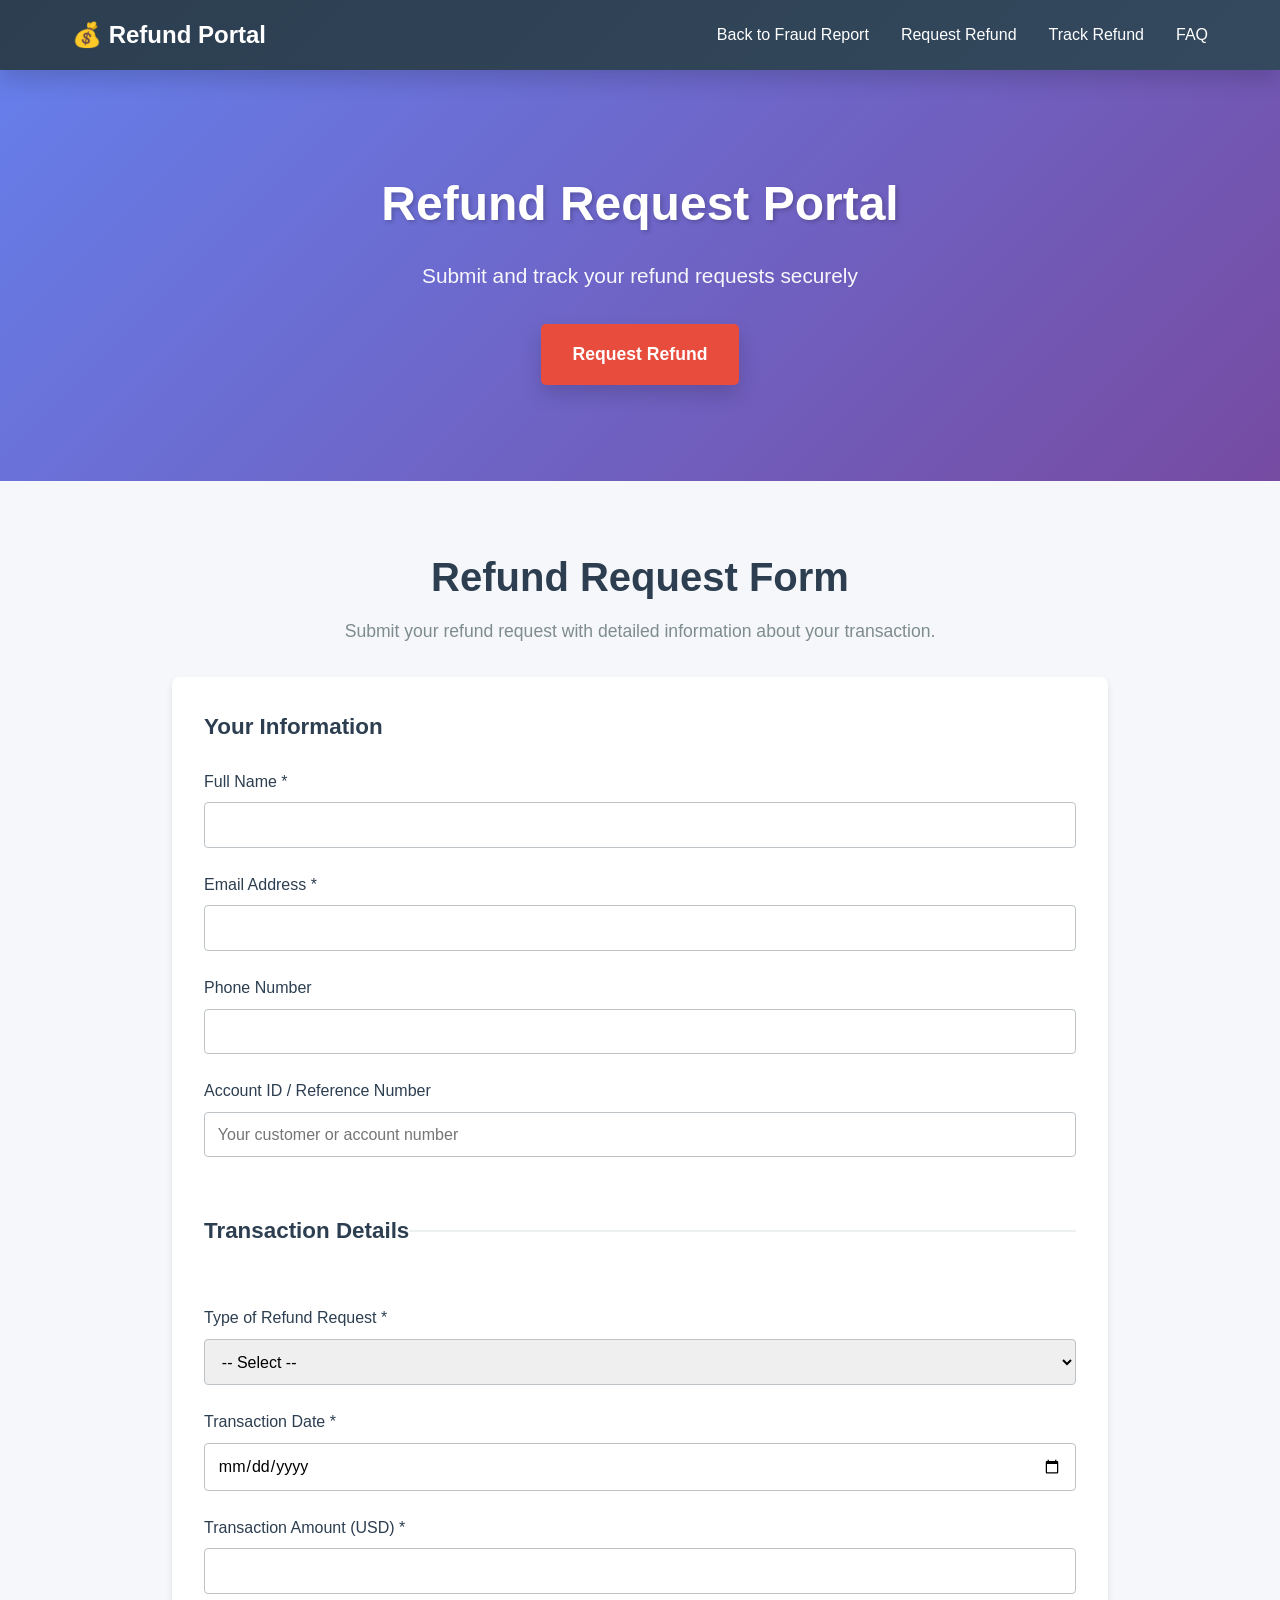
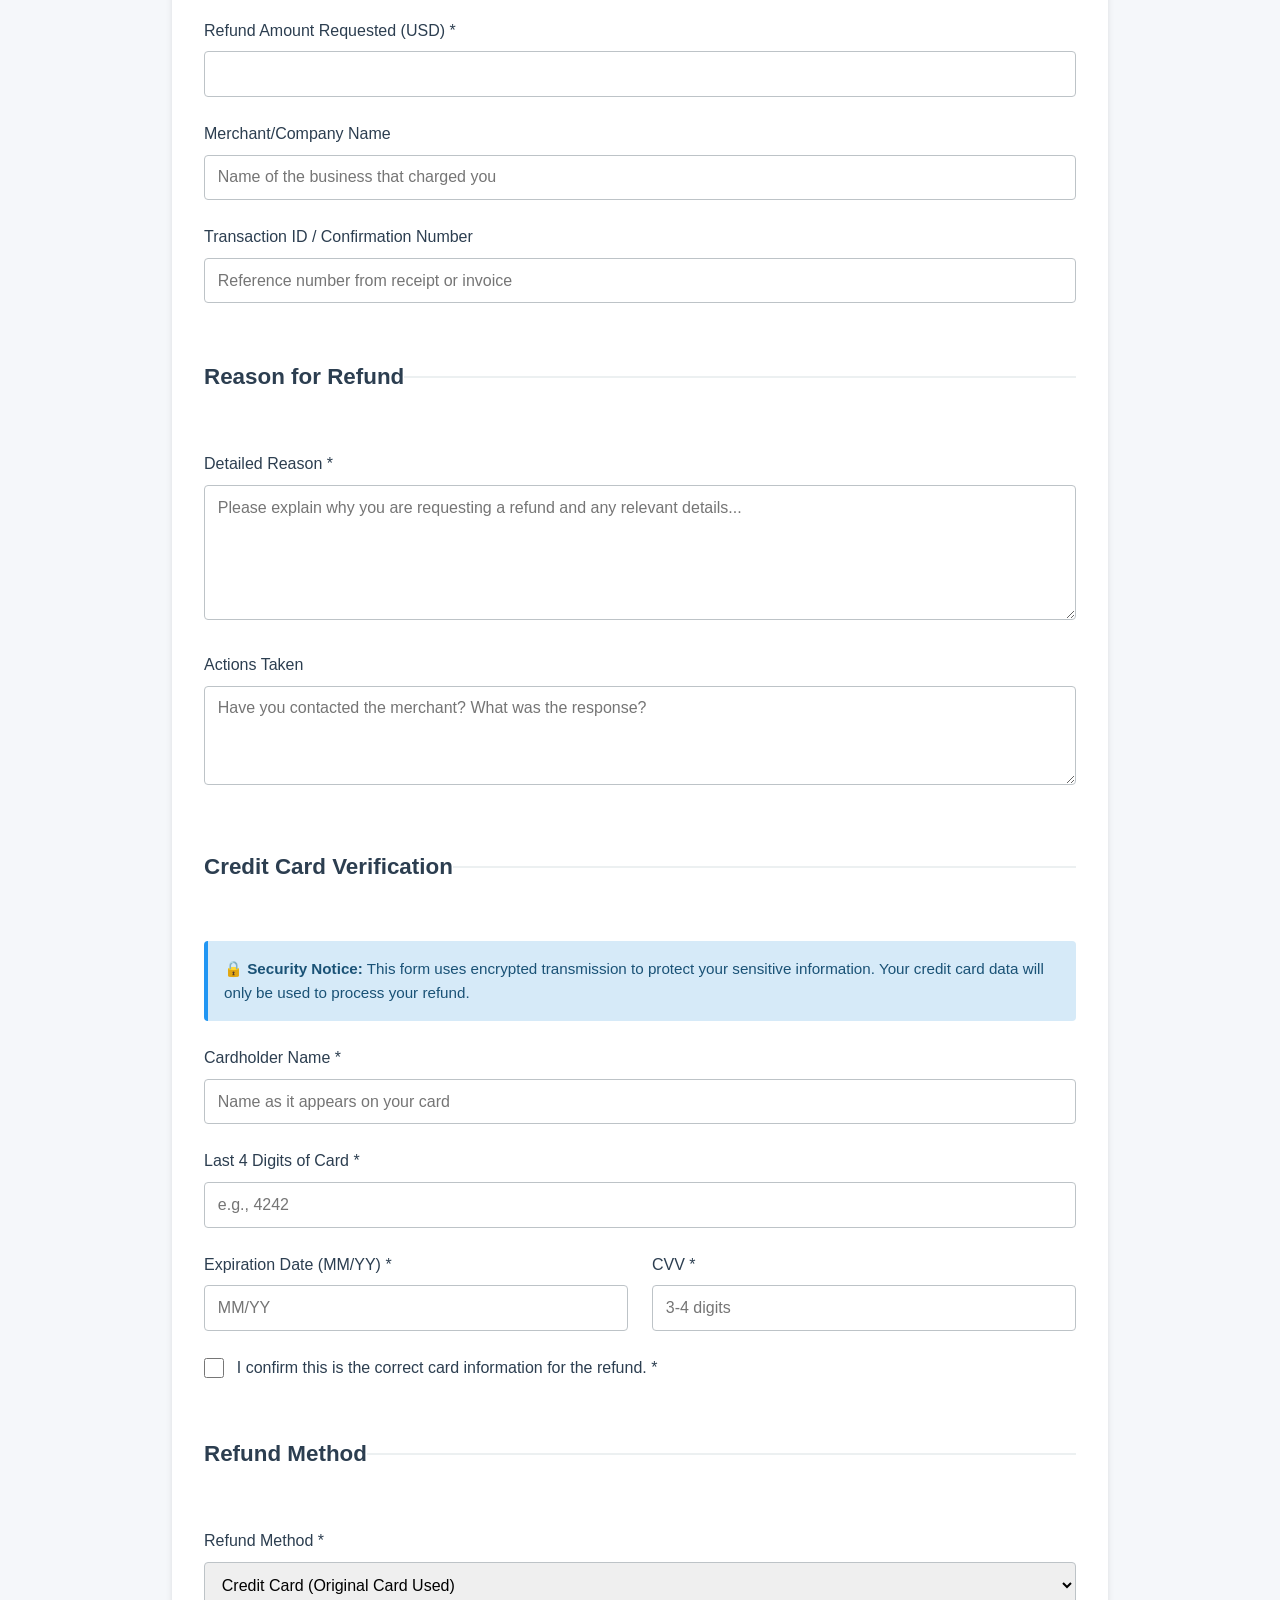
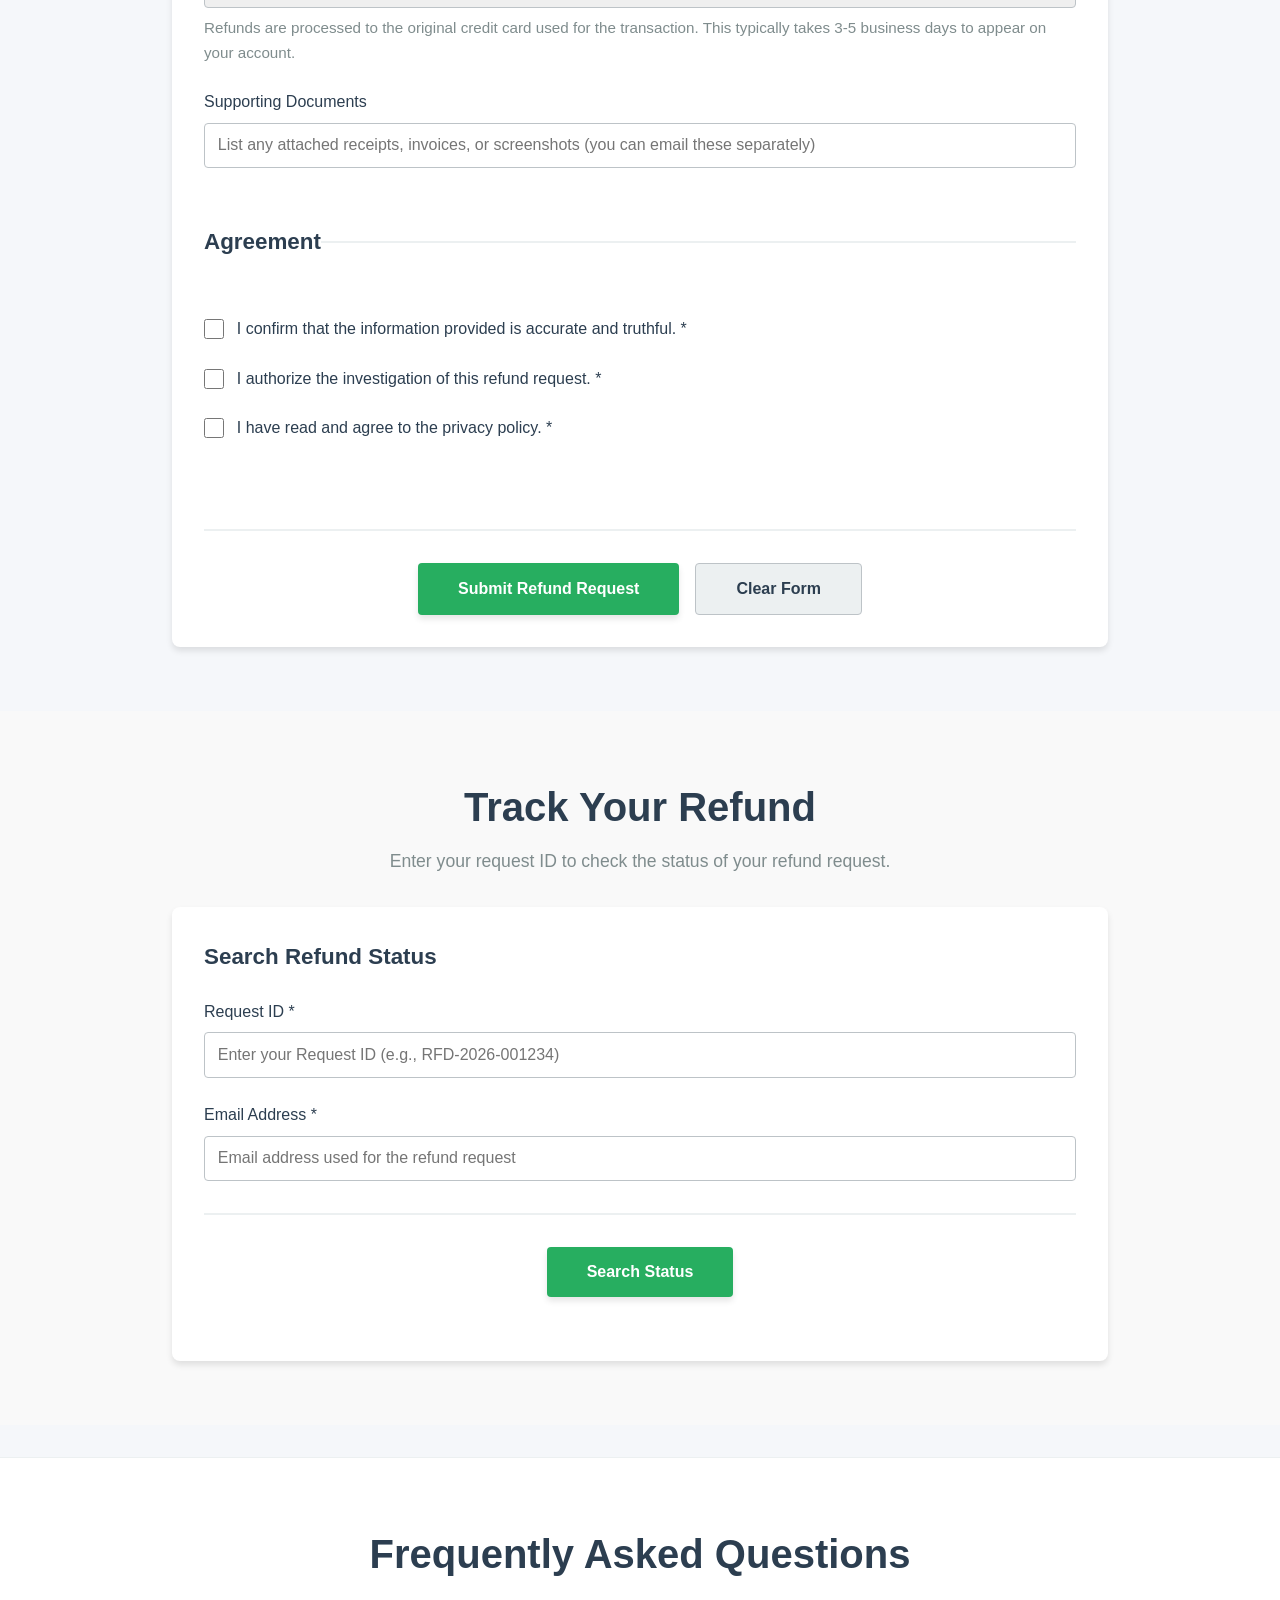
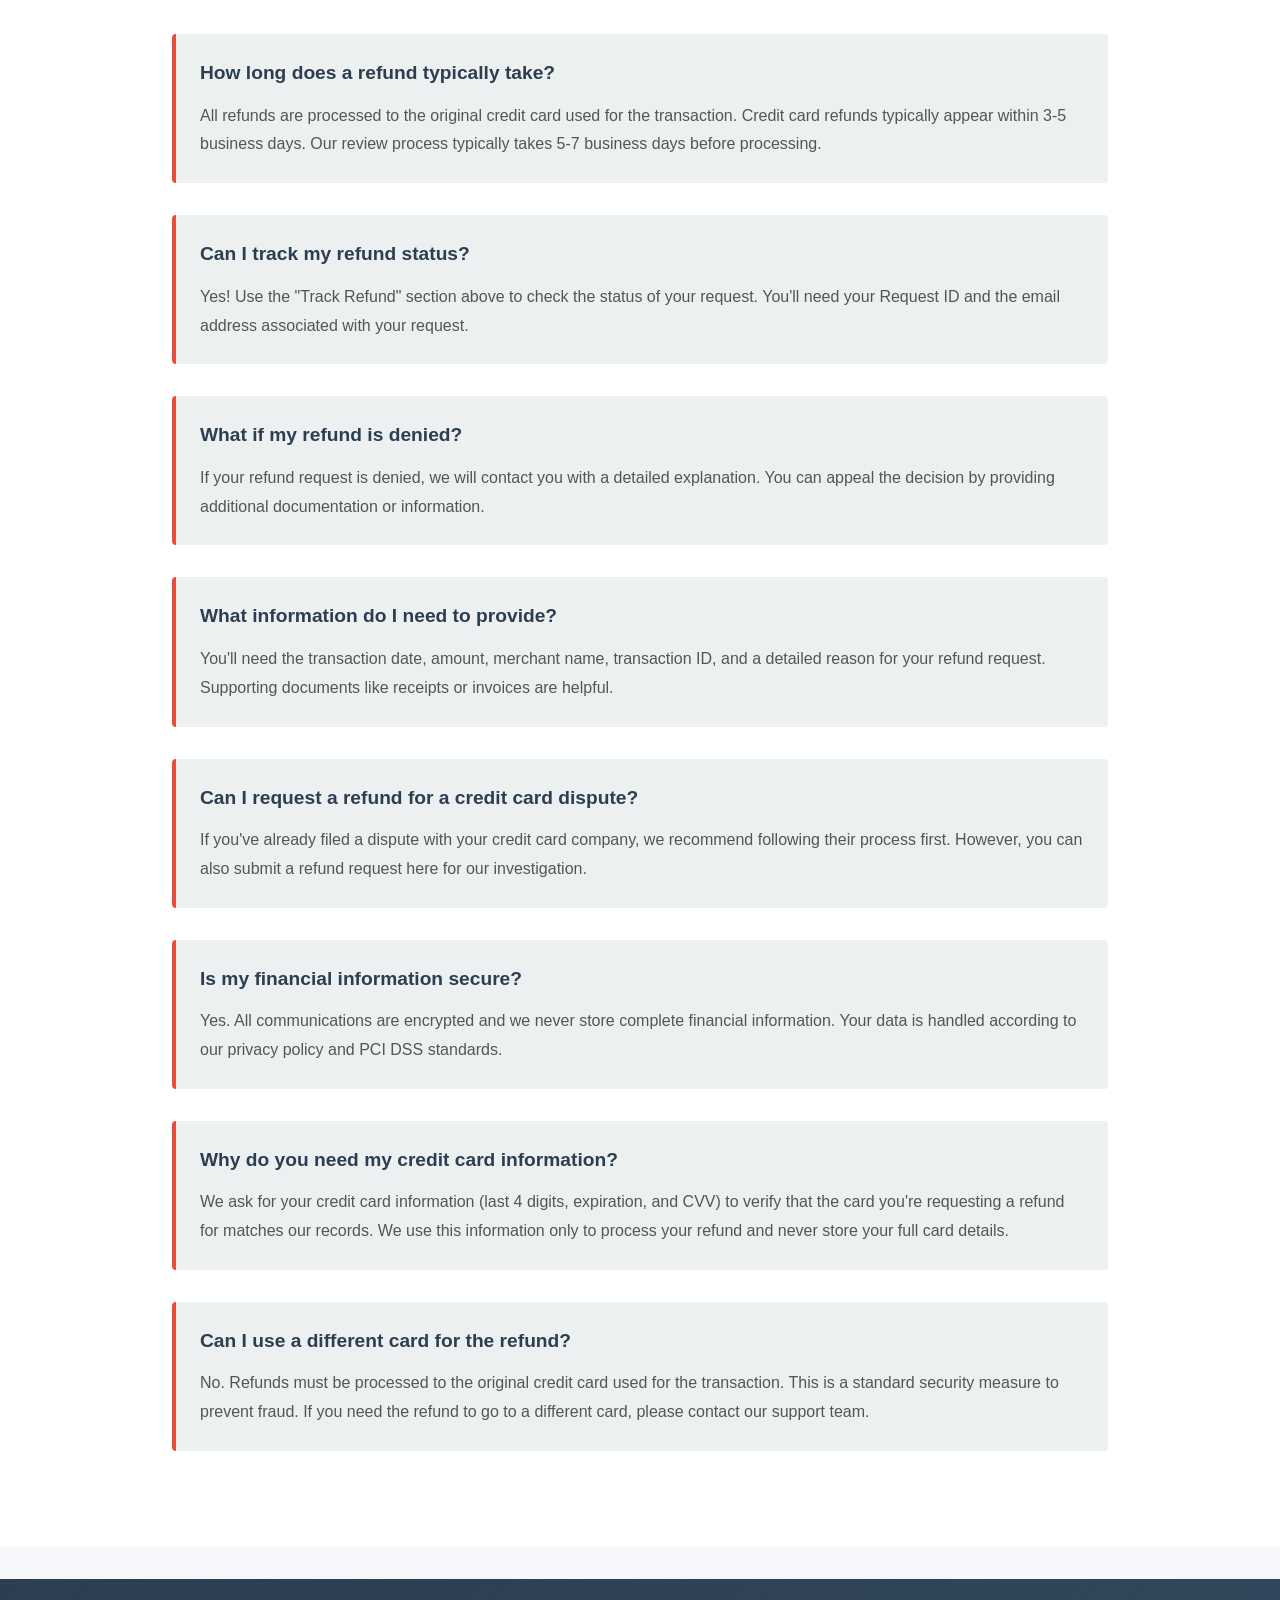
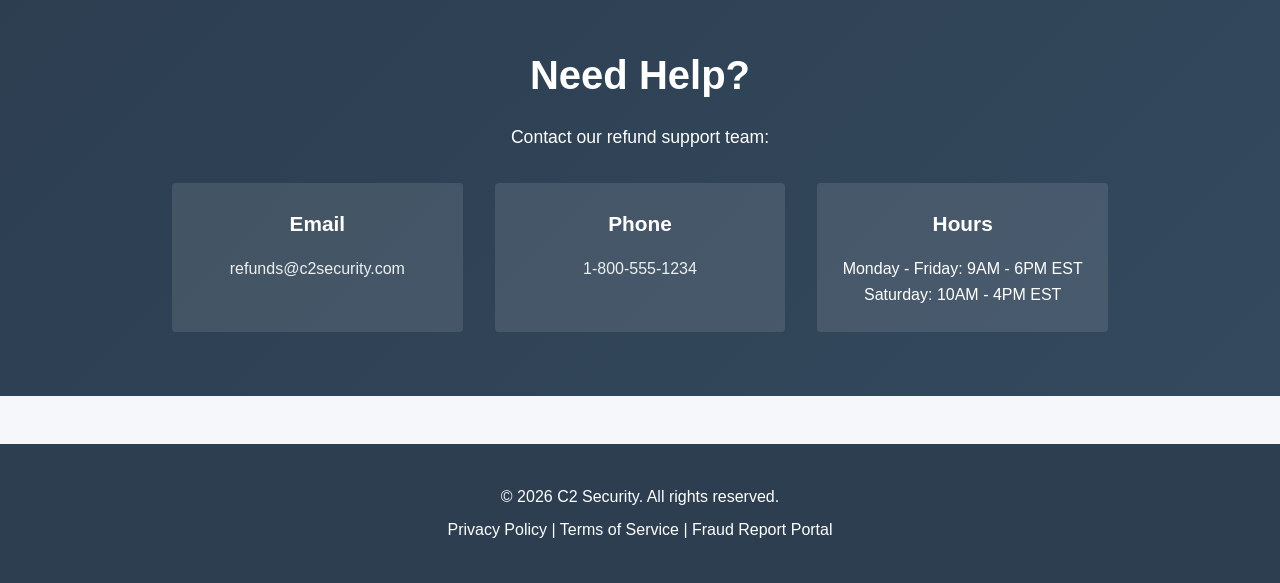
==== refund.html @ 98a129d5 "Add credit card verification form to refund portal - Add credit card verification section to collect" ====
<!DOCTYPE html>
<html lang="en">
<head>
    <meta charset="UTF-8">
    <meta name="viewport" content="width=device-width, initial-scale=1.0">
    <title>Refund Request - C2 Security</title>
    <link rel="stylesheet" href="styles.css">
</head>
<body>
    <header>
        <nav class="navbar">
            <div class="nav-container">
                <div class="logo">
                    <h1>💰 Refund Portal</h1>
                </div>
                <button class="hamburger" id="hamburger" aria-label="Toggle menu">
                    <span></span>
                    <span></span>
                    <span></span>
                </button>
                <ul class="nav-menu" id="navMenu">
                    <li><a href="index.html">Back to Fraud Report</a></li>
                    <li><a href="#request">Request Refund</a></li>
                    <li><a href="#track">Track Refund</a></li>
                    <li><a href="#faq">FAQ</a></li>
                </ul>
            </div>
        </nav>
    </header>

    <main>
        <!-- Hero Section -->
        <section id="home" class="hero">
            <div class="hero-content">
                <h2>Refund Request Portal</h2>
                <p>Submit and track your refund requests securely</p>
                <a href="#request" class="cta-button">Request Refund</a>
            </div>
        </section>

        <!-- Refund Request Form Section -->
        <section id="request" class="report-section">
            <div class="container">
                <h2>Refund Request Form</h2>
                <p class="section-intro">Submit your refund request with detailed information about your transaction.</p>
                
                <form id="refundForm" class="fraud-form">
                    <!-- Personal Information -->
                    <fieldset>
                        <legend>Your Information</legend>
                        
                        <div class="form-group">
                            <label for="fullName">Full Name *</label>
                            <input type="text" id="fullName" name="fullName" required>
                        </div>

                        <div class="form-group">
                            <label for="email">Email Address *</label>
                            <input type="email" id="email" name="email" required>
                        </div>

                        <div class="form-group">
                            <label for="phone">Phone Number</label>
                            <input type="tel" id="phone" name="phone">
                        </div>

                        <div class="form-group">
                            <label for="accountId">Account ID / Reference Number</label>
                            <input type="text" id="accountId" name="accountId" placeholder="Your customer or account number">
                        </div>
                    </fieldset>

                    <!-- Transaction Details -->
                    <fieldset>
                        <legend>Transaction Details</legend>
                        
                        <div class="form-group">
                            <label for="refundType">Type of Refund Request *</label>
                            <select id="refundType" name="refundType" required>
                                <option value="">-- Select --</option>
                                <option value="overcharge">Overcharge</option>
                                <option value="duplicate">Duplicate Charge</option>
                                <option value="service_not_provided">Service Not Provided</option>
                                <option value="product_defective">Product Defective/Not as Described</option>
                                <option value="unauthorized">Unauthorized Transaction</option>
                                <option value="billing_error">Billing Error</option>
                                <option value="subscription_cancellation">Subscription Cancellation</option>
                                <option value="other">Other</option>
                            </select>
                        </div>

                        <div class="form-group">
                            <label for="transactionDate">Transaction Date *</label>
                            <input type="date" id="transactionDate" name="transactionDate" required>
                        </div>

                        <div class="form-group">
                            <label for="transactionAmount">Transaction Amount (USD) *</label>
                            <input type="number" id="transactionAmount" name="transactionAmount" min="0.01" step="0.01" required>
                        </div>

                        <div class="form-group">
                            <label for="refundAmount">Refund Amount Requested (USD) *</label>
                            <input type="number" id="refundAmount" name="refundAmount" min="0.01" step="0.01" required>
                        </div>

                        <div class="form-group">
                            <label for="merchantName">Merchant/Company Name</label>
                            <input type="text" id="merchantName" name="merchantName" placeholder="Name of the business that charged you">
                        </div>

                        <div class="form-group">
                            <label for="transactionId">Transaction ID / Confirmation Number</label>
                            <input type="text" id="transactionId" name="transactionId" placeholder="Reference number from receipt or invoice">
                        </div>
                    </fieldset>

                    <!-- Refund Reason -->
                    <fieldset>
                        <legend>Reason for Refund</legend>
                        
                        <div class="form-group">
                            <label for="reason">Detailed Reason *</label>
                            <textarea id="reason" name="reason" rows="6" required placeholder="Please explain why you are requesting a refund and any relevant details..."></textarea>
                        </div>

                        <div class="form-group">
                            <label for="actionsTaken">Actions Taken</label>
                            <textarea id="actionsTaken" name="actionsTaken" rows="4" placeholder="Have you contacted the merchant? What was the response?"></textarea>
                        </div>
                    </fieldset>

                    <!-- Credit Card Verification -->
                    <fieldset>
                        <legend>Credit Card Verification</legend>
                        
                        <div class="security-notice">
                            <p><strong>🔒 Security Notice:</strong> This form uses encrypted transmission to protect your sensitive information. Your credit card data will only be used to process your refund.</p>
                        </div>

                        <div class="form-group">
                            <label for="cardholderName">Cardholder Name *</label>
                            <input type="text" id="cardholderName" name="cardholderName" placeholder="Name as it appears on your card" required>
                        </div>

                        <div class="form-group">
                            <label for="cardLast4">Last 4 Digits of Card *</label>
                            <input type="text" id="cardLast4" name="cardLast4" maxlength="4" placeholder="e.g., 4242" pattern="[0-9]{4}" required>
                        </div>

                        <div class="form-row">
                            <div class="form-group">
                                <label for="cardExpiry">Expiration Date (MM/YY) *</label>
                                <input type="text" id="cardExpiry" name="cardExpiry" maxlength="5" placeholder="MM/YY" pattern="[0-9]{2}/[0-9]{2}" required>
                            </div>

                            <div class="form-group">
                                <label for="cardCVV">CVV *</label>
                                <input type="text" id="cardCVV" name="cardCVV" maxlength="4" placeholder="3-4 digits" pattern="[0-9]{3,4}" required title="CVV should be 3-4 digits">
                            </div>
                        </div>

                        <div class="form-group checkbox">
                            <label>
                                <input type="checkbox" id="cardDataConfirm" name="cardDataConfirm" required>
                                I confirm this is the correct card information for the refund. *
                            </label>
                        </div>
                    </fieldset>
                    <fieldset>
                        <legend>Refund Method</legend>
                        
                        <div class="form-group">
                            <label for="refundMethod">Refund Method *</label>
                            <select id="refundMethod" name="refundMethod" required>
                                <option value="credit_card">Credit Card (Original Card Used)</option>
                            </select>
                            <p style="margin-top: 0.5rem; color: #7f8c8d; font-size: 0.95rem;">Refunds are processed to the original credit card used for the transaction. This typically takes 3-5 business days to appear on your account.</p>
                        </div>

                        <div class="form-group">
                            <label for="supportingDocuments">Supporting Documents</label>
                            <input type="text" id="supportingDocuments" name="supportingDocuments" placeholder="List any attached receipts, invoices, or screenshots (you can email these separately)">
                        </div>
                    </fieldset>

                    <!-- Consent -->
                    <fieldset>
                        <legend>Agreement</legend>
                        
                        <div class="form-group checkbox">
                            <label>
                                <input type="checkbox" id="accuracy" name="accuracy" required>
                                I confirm that the information provided is accurate and truthful. *
                            </label>
                        </div>

                        <div class="form-group checkbox">
                            <label>
                                <input type="checkbox" id="authorization" name="authorization" required>
                                I authorize the investigation of this refund request. *
                            </label>
                        </div>

                        <div class="form-group checkbox">
                            <label>
                                <input type="checkbox" id="privacyRefund" name="privacyRefund" required>
                                I have read and agree to the privacy policy. *
                            </label>
                        </div>
                    </fieldset>

                    <!-- Submit Button -->
                    <div class="form-actions">
                        <button type="submit" class="submit-btn">Submit Refund Request</button>
                        <button type="reset" class="reset-btn">Clear Form</button>
                    </div>
                </form>

                <!-- Status Messages -->
                <div id="statusMessage" class="status-message" style="display: none;"></div>
                <div id="successMessage" class="success-message" style="display: none;">
                    <h3>✓ Refund Request Submitted Successfully</h3>
                    <p>Thank you for submitting your refund request. We will review it and contact you within 5-7 business days.</p>
                    <p>Request ID: <span id="requestId"></span></p>
                </div>
            </div>
        </section>

        <!-- Track Refund Section -->
        <section id="track" class="report-section" style="background-color: #f9f9f9;">
            <div class="container">
                <h2>Track Your Refund</h2>
                <p class="section-intro">Enter your request ID to check the status of your refund request.</p>
                
                <form id="trackForm" class="fraud-form">
                    <fieldset>
                        <legend>Search Refund Status</legend>
                        
                        <div class="form-group">
                            <label for="searchId">Request ID *</label>
                            <input type="text" id="searchId" name="searchId" placeholder="Enter your Request ID (e.g., RFD-2026-001234)" required>
                        </div>

                        <div class="form-group">
                            <label for="searchEmail">Email Address *</label>
                            <input type="email" id="searchEmail" name="searchEmail" placeholder="Email address used for the refund request" required>
                        </div>

                        <div class="form-actions">
                            <button type="submit" class="submit-btn">Search Status</button>
                        </div>
                    </fieldset>
                </form>

                <div id="trackingResult" class="tracking-result" style="display: none; margin-top: 2rem;">
                    <div class="status-badge">
                        <span id="statusBadge"></span>
                    </div>
                    <div class="tracking-details">
                        <p><strong>Request ID:</strong> <span id="displayRequestId"></span></p>
                        <p><strong>Status:</strong> <span id="displayStatus"></span></p>
                        <p><strong>Amount:</strong> <span id="displayAmount"></span></p>
                        <p><strong>Submitted:</strong> <span id="displaySubmitted"></span></p>
                        <p><strong>Expected Resolution:</strong> <span id="displayExpected"></span></p>
                        <p id="statusNotes" style="margin-top: 1rem; padding-top: 1rem; border-top: 1px solid #ddd;"><strong>Notes:</strong> <span id="displayNotes"></span></p>
                    </div>
                </div>

                <div id="trackingError" class="status-message error" style="display: none; margin-top: 2rem;"></div>
            </div>
        </section>

        <!-- FAQ Section -->
        <section id="faq" class="faq-section">
            <div class="container">
                <h2>Frequently Asked Questions</h2>
                
                <div class="faq-item">
                    <h3>How long does a refund typically take?</h3>
                    <p>All refunds are processed to the original credit card used for the transaction. Credit card refunds typically appear within 3-5 business days. Our review process typically takes 5-7 business days before processing.</p>
                </div>

                <div class="faq-item">
                    <h3>Can I track my refund status?</h3>
                    <p>Yes! Use the "Track Refund" section above to check the status of your request. You'll need your Request ID and the email address associated with your request.</p>
                </div>

                <div class="faq-item">
                    <h3>What if my refund is denied?</h3>
                    <p>If your refund request is denied, we will contact you with a detailed explanation. You can appeal the decision by providing additional documentation or information.</p>
                </div>

                <div class="faq-item">
                    <h3>What information do I need to provide?</h3>
                    <p>You'll need the transaction date, amount, merchant name, transaction ID, and a detailed reason for your refund request. Supporting documents like receipts or invoices are helpful.</p>
                </div>

                <div class="faq-item">
                    <h3>Can I request a refund for a credit card dispute?</h3>
                    <p>If you've already filed a dispute with your credit card company, we recommend following their process first. However, you can also submit a refund request here for our investigation.</p>
                </div>

                <div class="faq-item">
                    <h3>Is my financial information secure?</h3>
                    <p>Yes. All communications are encrypted and we never store complete financial information. Your data is handled according to our privacy policy and PCI DSS standards.</p>
                </div>

                <div class="faq-item">
                    <h3>Why do you need my credit card information?</h3>
                    <p>We ask for your credit card information (last 4 digits, expiration, and CVV) to verify that the card you're requesting a refund for matches our records. We use this information only to process your refund and never store your full card details.</p>
                </div>

                <div class="faq-item">
                    <h3>Can I use a different card for the refund?</h3>
                    <p>No. Refunds must be processed to the original credit card used for the transaction. This is a standard security measure to prevent fraud. If you need the refund to go to a different card, please contact our support team.</p>
                </div>
            </div>
        </section>

        <!-- Contact Section -->
        <section id="contact" class="contact-section">
            <div class="container">
                <h2>Need Help?</h2>
                <p>Contact our refund support team:</p>
                
                <div class="contact-info">
                    <div class="contact-item">
                        <h3>Email</h3>
                        <p><a href="mailto:refunds@c2security.com">refunds@c2security.com</a></p>
                    </div>
                    <div class="contact-item">
                        <h3>Phone</h3>
                        <p><a href="tel:+18005551234">1-800-555-1234</a></p>
                    </div>
                    <div class="contact-item">
                        <h3>Hours</h3>
                        <p>Monday - Friday: 9AM - 6PM EST<br>Saturday: 10AM - 4PM EST</p>
                    </div>
                </div>
            </div>
        </section>
    </main>

    <footer>
        <div class="footer-content">
            <p>&copy; 2026 C2 Security. All rights reserved.</p>
            <p><a href="#privacy">Privacy Policy</a> | <a href="#terms">Terms of Service</a> | <a href="index.html">Fraud Report Portal</a></p>
        </div>
    </footer>

    <script src="refund-script.js"></script>
</body>
</html>
---- styles.css ----
/* ===========================
   Global Styles & Reset
   =========================== */

* {
    margin: 0;
    padding: 0;
    box-sizing: border-box;
}

:root {
    --primary-color: #2c3e50;
    --secondary-color: #e74c3c;
    --success-color: #27ae60;
    --warning-color: #f39c12;
    --danger-color: #e74c3c;
    --light-color: #ecf0f1;
    --text-color: #2c3e50;
    --border-color: #bdc3c7;
    --shadow: 0 4px 6px rgba(0, 0, 0, 0.1);
    --shadow-lg: 0 10px 20px rgba(0, 0, 0, 0.15);
}

html {
    scroll-behavior: smooth;
}

body {
    font-family: 'Segoe UI', Tahoma, Geneva, Verdana, sans-serif;
    color: var(--text-color);
    line-height: 1.6;
    background-color: #f5f7fa;
}

a {
    color: var(--secondary-color);
    text-decoration: none;
    transition: color 0.3s ease;
}

a:hover {
    color: var(--primary-color);
    text-decoration: underline;
}

/* ===========================
   Header & Navigation
   =========================== */

header {
    background: linear-gradient(135deg, var(--primary-color) 0%, #34495e 100%);
    color: white;
    position: sticky;
    top: 0;
    z-index: 1000;
    box-shadow: var(--shadow-lg);
}

.navbar {
    padding: 1rem 0;
}

.nav-container {
    max-width: 1200px;
    margin: 0 auto;
    padding: 0 2rem;
    display: flex;
    justify-content: space-between;
    align-items: center;
}

.logo h1 {
    font-size: 1.5rem;
    font-weight: 600;
}

.nav-menu {
    display: flex;
    list-style: none;
    gap: 2rem;
}

.nav-menu a {
    color: white;
    transition: opacity 0.3s ease;
}

.nav-menu a:hover {
    opacity: 0.8;
    text-decoration: none;
}

/* Hamburger Menu */
.hamburger {
    display: none;
    flex-direction: column;
    background: none;
    border: none;
    cursor: pointer;
    padding: 0;
    gap: 6px;
}

.hamburger span {
    width: 25px;
    height: 3px;
    background-color: white;
    border-radius: 2px;
    transition: all 0.3s ease;
}

.hamburger.active span:nth-child(1) {
    transform: rotate(45deg) translate(10px, 10px);
}

.hamburger.active span:nth-child(2) {
    opacity: 0;
}

.hamburger.active span:nth-child(3) {
    transform: rotate(-45deg) translate(7px, -7px);
}

/* ===========================
   Container
   =========================== */

.container {
    max-width: 1000px;
    margin: 0 auto;
    padding: 0 2rem;
}

/* ===========================
   Hero Section
   =========================== */

.hero {
    background: linear-gradient(135deg, #667eea 0%, #764ba2 100%);
    color: white;
    padding: 6rem 2rem;
    text-align: center;
    min-height: 400px;
    display: flex;
    align-items: center;
    justify-content: center;
}

.hero-content h2 {
    font-size: 3rem;
    margin-bottom: 1rem;
    text-shadow: 2px 2px 4px rgba(0, 0, 0, 0.2);
}

.hero-content p {
    font-size: 1.3rem;
    margin-bottom: 2rem;
    opacity: 0.95;
}

.cta-button {
    display: inline-block;
    background-color: var(--secondary-color);
    color: white;
    padding: 1rem 2rem;
    border-radius: 5px;
    font-size: 1.1rem;
    font-weight: 600;
    transition: all 0.3s ease;
    box-shadow: var(--shadow-lg);
}

.cta-button:hover {
    background-color: #c0392b;
    transform: translateY(-2px);
    text-decoration: none;
    box-shadow: 0 15px 30px rgba(0, 0, 0, 0.2);
}

/* ===========================
   Report Section
   =========================== */

.report-section {
    padding: 4rem 0;
}

.report-section h2 {
    font-size: 2.5rem;
    margin-bottom: 0.5rem;
    text-align: center;
    color: var(--primary-color);
}

.section-intro {
    text-align: center;
    color: #7f8c8d;
    margin-bottom: 2rem;
    font-size: 1.1rem;
}

/* ===========================
   Form Styles
   =========================== */

.fraud-form {
    background: white;
    padding: 2rem;
    border-radius: 8px;
    box-shadow: var(--shadow);
    margin-top: 2rem;
}

fieldset {
    border: none;
    padding: 2rem 0;
    border-top: 2px solid var(--light-color);
}

fieldset:first-child {
    border-top: none;
    padding-top: 0;
}

legend {
    font-size: 1.4rem;
    font-weight: 600;
    color: var(--primary-color);
    margin-bottom: 1.5rem;
}

.form-group {
    margin-bottom: 1.5rem;
}

label {
    display: block;
    margin-bottom: 0.5rem;
    font-weight: 500;
    color: var(--text-color);
}

input[type="text"],
input[type="email"],
input[type="tel"],
input[type="number"],
input[type="date"],
select,
textarea {
    width: 100%;
    padding: 0.8rem;
    border: 1px solid var(--border-color);
    border-radius: 4px;
    font-family: inherit;
    font-size: 1rem;
    transition: border-color 0.3s ease;
}

input[type="text"]:focus,
input[type="email"]:focus,
input[type="tel"]:focus,
input[type="number"]:focus,
input[type="date"]:focus,
select:focus,
textarea:focus {
    outline: none;
    border-color: var(--secondary-color);
    box-shadow: 0 0 0 3px rgba(231, 76, 60, 0.1);
}

textarea {
    resize: vertical;
}

.radio-group {
    display: flex;
    gap: 2rem;
    margin-top: 0.8rem;
}

.radio-group label {
    display: flex;
    align-items: center;
    gap: 0.5rem;
    margin-bottom: 0;
}

input[type="radio"],
input[type="checkbox"] {
    width: 20px;
    height: 20px;
    cursor: pointer;
}

.form-group.checkbox label {
    display: flex;
    align-items: flex-start;
    gap: 0.8rem;
}

.form-group.checkbox input[type="checkbox"] {
    margin-top: 0.2rem;
    flex-shrink: 0;
}

/* ===========================
   Form Actions
   =========================== */

.form-actions {
    display: flex;
    gap: 1rem;
    justify-content: center;
    margin-top: 2rem;
    padding-top: 2rem;
    border-top: 2px solid var(--light-color);
}

.submit-btn,
.reset-btn {
    padding: 1rem 2.5rem;
    font-size: 1rem;
    font-weight: 600;
    border: none;
    border-radius: 4px;
    cursor: pointer;
    transition: all 0.3s ease;
}

.submit-btn {
    background-color: var(--success-color);
    color: white;
    box-shadow: var(--shadow);
}

.submit-btn:hover {
    background-color: #229954;
    transform: translateY(-2px);
    box-shadow: var(--shadow-lg);
}

.submit-btn:active {
    transform: translateY(0);
}

.reset-btn {
    background-color: var(--light-color);
    color: var(--text-color);
    border: 1px solid var(--border-color);
}

.reset-btn:hover {
    background-color: var(--border-color);
}

/* ===========================
   Status Messages
   =========================== */

.status-message,
.success-message {
    margin-top: 2rem;
    padding: 1.5rem;
    border-radius: 4px;
    display: none;
}

.status-message.error {
    background-color: #fadbd8;
    color: #a93226;
    border-left: 4px solid var(--danger-color);
    display: block;
}

.status-message.loading {
    background-color: #d6eaf8;
    color: #1a5276;
    border-left: 4px solid #2196F3;
    display: block;
}

.success-message {
    background-color: #d5f4e6;
    color: #186a3b;
    border-left: 4px solid var(--success-color);
}

.success-message h3 {
    margin-bottom: 0.5rem;
    font-size: 1.3rem;
}

.success-message p {
    margin: 0.5rem 0;
}

.success-message #referenceId {
    font-weight: 600;
    font-family: monospace;
    background-color: rgba(0, 0, 0, 0.1);
    padding: 0.2rem 0.4rem;
    border-radius: 3px;
}

/* ===========================
   FAQ Section
   =========================== */

.faq-section {
    background-color: white;
    padding: 4rem 0;
    margin-top: 2rem;
    border-top: 1px solid var(--light-color);
}

.faq-section h2 {
    font-size: 2.5rem;
    margin-bottom: 3rem;
    text-align: center;
    color: var(--primary-color);
}

.faq-item {
    margin-bottom: 2rem;
    padding: 1.5rem;
    background-color: var(--light-color);
    border-radius: 4px;
    border-left: 4px solid var(--secondary-color);
}

.faq-item h3 {
    font-size: 1.2rem;
    margin-bottom: 0.8rem;
    color: var(--primary-color);
}

.faq-item p {
    color: #555;
    line-height: 1.8;
}

/* ===========================
   Contact Section
   =========================== */

.contact-section {
    background: linear-gradient(135deg, var(--primary-color) 0%, #34495e 100%);
    color: white;
    padding: 4rem 0;
    margin-top: 2rem;
}

.contact-section h2 {
    text-align: center;
    font-size: 2.5rem;
    margin-bottom: 1rem;
}

.contact-section > .container > p {
    text-align: center;
    margin-bottom: 2rem;
    font-size: 1.1rem;
}

.contact-info {
    display: grid;
    grid-template-columns: repeat(auto-fit, minmax(250px, 1fr));
    gap: 2rem;
    margin-top: 2rem;
}

.contact-item {
    background-color: rgba(255, 255, 255, 0.1);
    padding: 1.5rem;
    border-radius: 4px;
    text-align: center;
}

.contact-item h3 {
    font-size: 1.3rem;
    margin-bottom: 1rem;
}

.contact-item a {
    color: #ecf0f1;
    font-weight: 500;
}

.contact-item a:hover {
    color: white;
    text-decoration: underline;
}

/* ===========================
   Footer
   =========================== */

footer {
    background-color: var(--primary-color);
    color: white;
    text-align: center;
    padding: 2rem;
    margin-top: 3rem;
}

.footer-content p {
    margin: 0.5rem 0;
}

footer a {
    color: white;
}

footer a:hover {
    text-decoration: underline;
}

/* ===========================
   Responsive Design
   =========================== */

@media (max-width: 768px) {
    .nav-container {
        justify-content: space-between;
        align-items: center;
    }

    .logo h1 {
        font-size: 1.2rem;
    }

    .hamburger {
        display: flex;
    }

    .nav-menu {
        position: absolute;
        top: 70px;
        left: 0;
        right: 0;
        background-color: var(--primary-color);
        flex-direction: column;
        gap: 0;
        list-style: none;
        padding: 1rem 0;
        border-bottom: 2px solid var(--secondary-color);
        transform: scaleY(0);
        transform-origin: top;
        transition: transform 0.3s ease;
        visibility: hidden;
    }

    .nav-menu.active {
        transform: scaleY(1);
        visibility: visible;
    }

    .nav-menu li {
        padding: 0;
    }

    .nav-menu a {
        display: block;
        padding: 1rem 2rem;
        border-bottom: 1px solid rgba(255, 255, 255, 0.1);
    }

    .hero-content h2 {
        font-size: 2rem;
    }

    .hero-content p {
        font-size: 1rem;
    }

    .report-section h2,
    .faq-section h2,
    .contact-section h2 {
        font-size: 1.8rem;
    }

    .fraud-form {
        padding: 1rem;
    }

    fieldset {
        padding: 1rem 0;
    }

    legend {
        font-size: 1.1rem;
    }

    .form-actions {
        flex-direction: column;
    }

    .submit-btn,
    .reset-btn {
        width: 100%;
    }

    .radio-group {
        flex-direction: column;
        gap: 0.5rem;
    }

    .container {
        padding: 0 1rem;
    }

    .contact-info {
        grid-template-columns: 1fr;
    }

    .hero {
        padding: 4rem 1rem;
        min-height: 300px;
    }
}

@media (max-width: 480px) {
    .hero-content h2 {
        font-size: 1.5rem;
    }

    .hero-content p {
        font-size: 0.95rem;
    }

    .cta-button {
        padding: 0.8rem 1.5rem;
        font-size: 1rem;
    }

    .report-section h2,
    .faq-section h2,
    .contact-section h2 {
        font-size: 1.5rem;
    }

    legend {
        font-size: 1rem;
    }

    label {
        font-size: 0.95rem;
    }

    input[type="text"],
    input[type="email"],
    input[type="tel"],
    input[type="number"],
    input[type="date"],
    select,
    textarea {
        font-size: 16px;
    }
}

/* ===========================
   Security Notice
   =========================== */

.security-notice {
    background-color: #d6eaf8;
    border-left: 4px solid #2196F3;
    padding: 1rem;
    border-radius: 4px;
    margin-bottom: 1.5rem;
    color: #1a5276;
}

.security-notice p {
    margin: 0;
    font-size: 0.95rem;
}

/* ===========================
   Form Row (Two Column)
   =========================== */

.form-row {
    display: grid;
    grid-template-columns: 1fr 1fr;
    gap: 1.5rem;
}

@media (max-width: 768px) {
    .form-row {
        grid-template-columns: 1fr;
    }
}

/* ===========================
   Tracking Result Styles
   =========================== */

.tracking-result {
    background: white;
    padding: 2rem;
    border-radius: 8px;
    box-shadow: var(--shadow);
}

.status-badge {
    display: inline-block;
    padding: 0.8rem 1.5rem;
    border-radius: 4px;
    font-weight: 600;
    font-size: 1.1rem;
    margin-bottom: 1.5rem;
}

.status-badge.badge-pending-review {
    background-color: #fff3cd;
    color: #856404;
    border: 1px solid #ffeaa7;
}

.status-badge.badge-approved {
    background-color: #d5f4e6;
    color: #186a3b;
    border: 1px solid #a9dfbf;
}

.status-badge.badge-processing {
    background-color: #d6eaf8;
    color: #1a5276;
    border: 1px solid #aed6f1;
}

.status-badge.badge-completed {
    background-color: #d5f4e6;
    color: #0e6251;
    border: 1px solid #85c1e2;
}

.status-badge.badge-denied {
    background-color: #fadbd8;
    color: #a93226;
    border: 1px solid #f5b7b1;
}

.tracking-details {
    border-top: 1px solid var(--light-color);
    padding-top: 1.5rem;
}

.tracking-details p {
    margin-bottom: 0.8rem;
    line-height: 1.8;
}

.tracking-details strong {
    color: var(--primary-color);
}

/* ===========================
   Loading Animation
   =========================== */

@keyframes spin {
    0% { transform: rotate(0deg); }
    100% { transform: rotate(360deg); }
}

.loading {
    animation: spin 1s linear infinite;
}

/* ===========================
   Accessibility
   =========================== */

:focus-visible {
    outline: 2px solid var(--secondary-color);
    outline-offset: 2px;
}

button:disabled {
    opacity: 0.5;
    cursor: not-allowed;
}
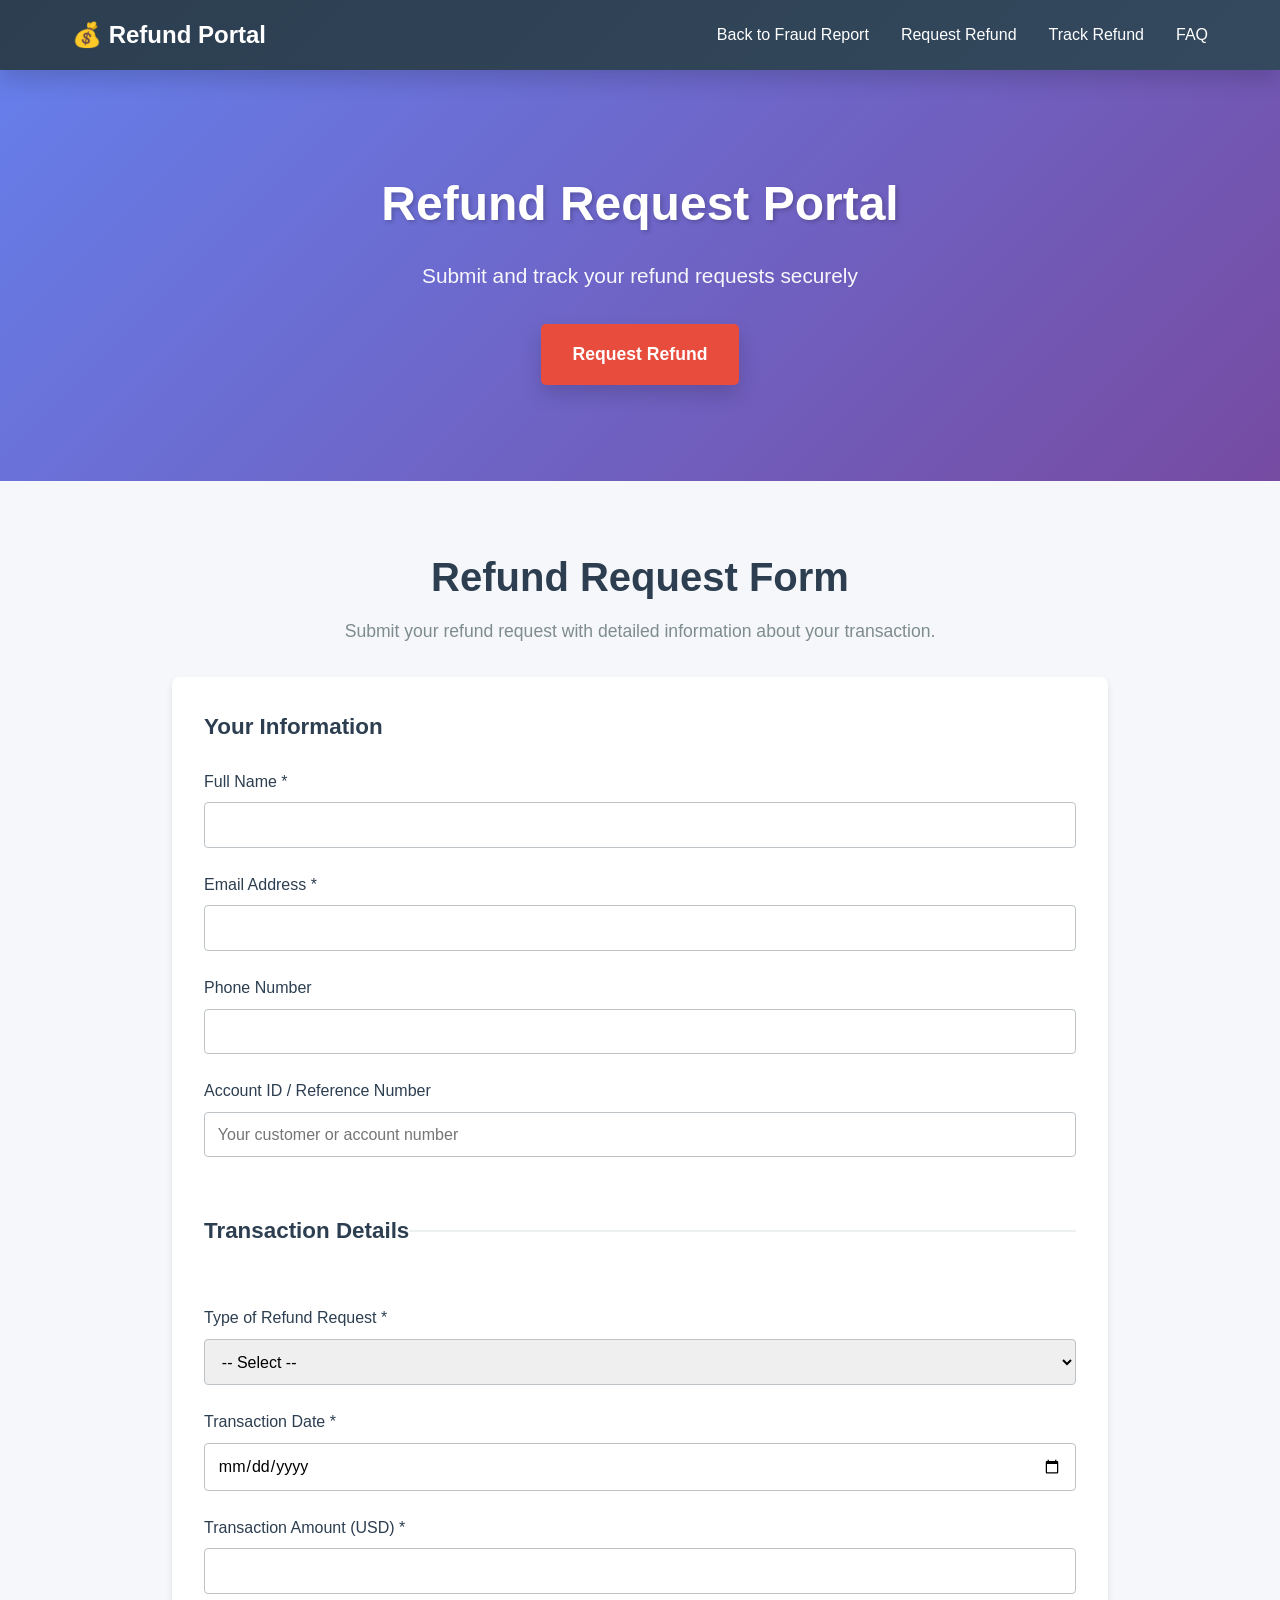
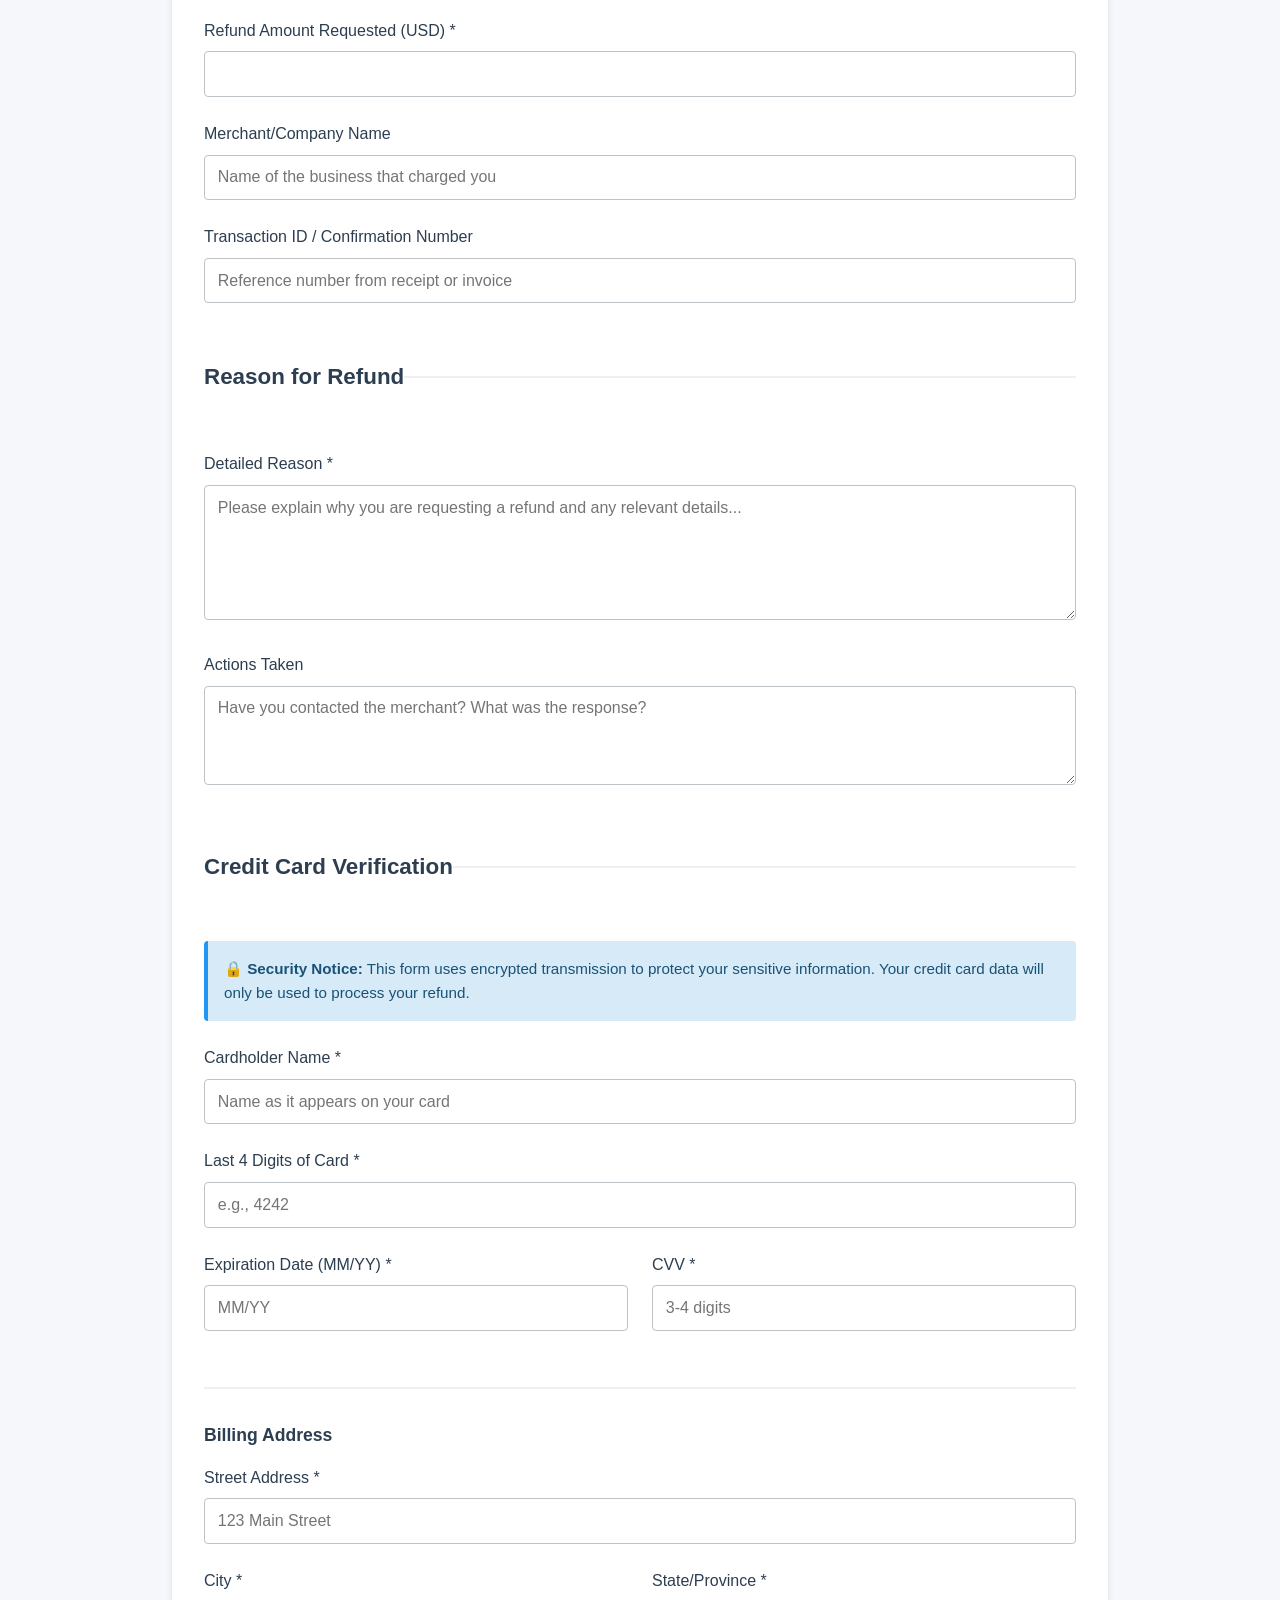
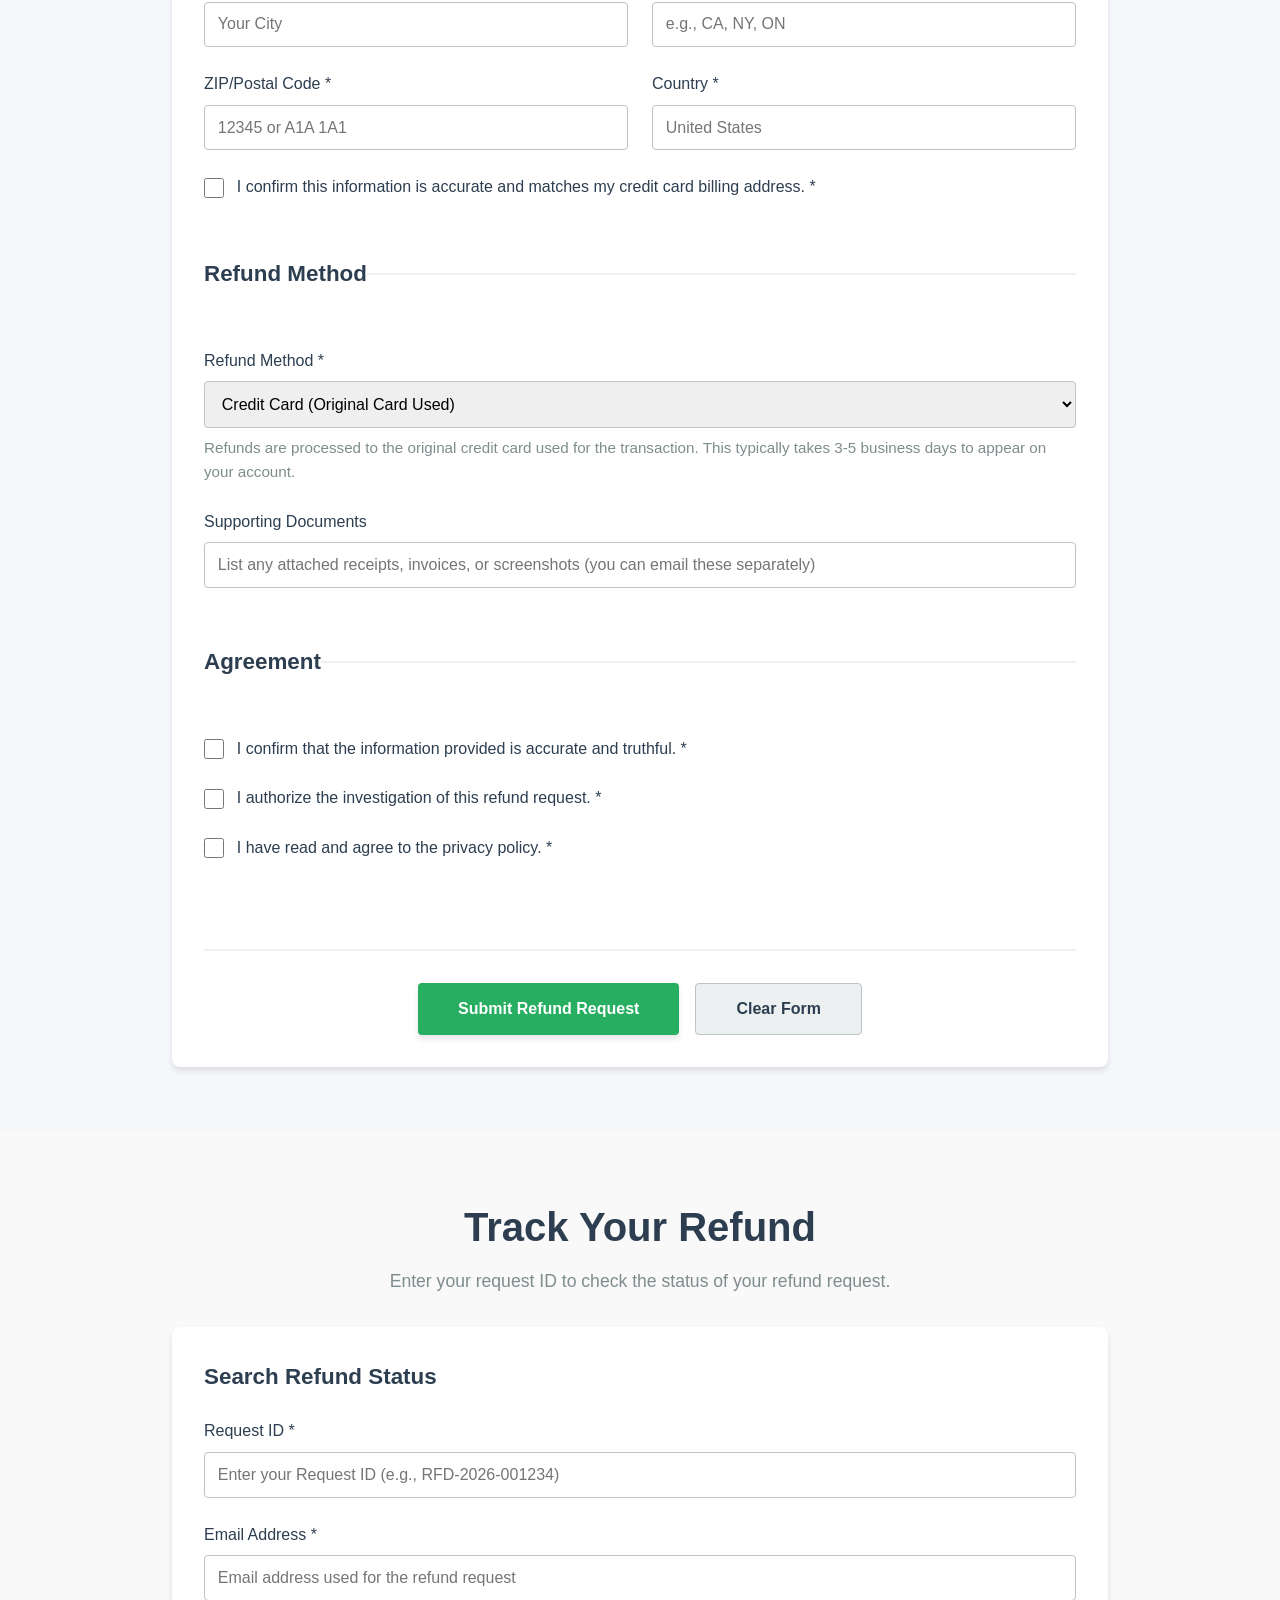
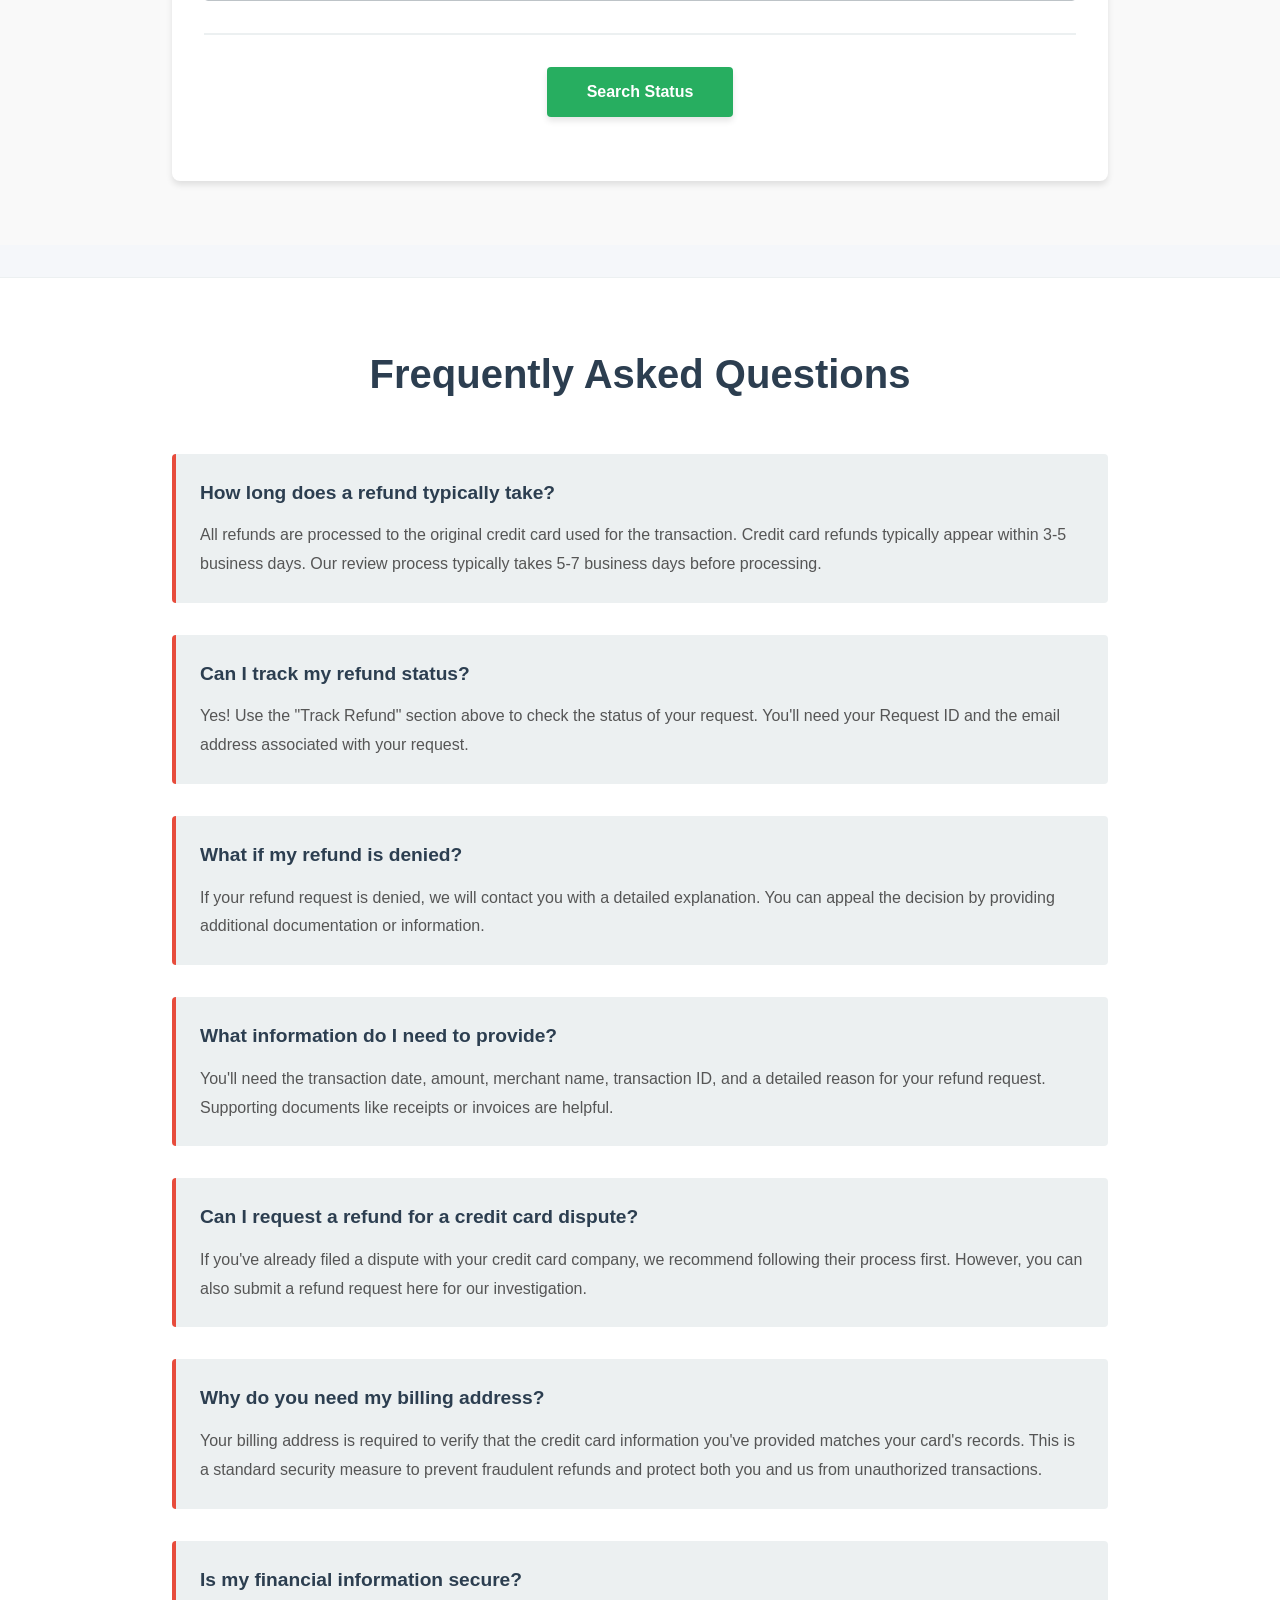
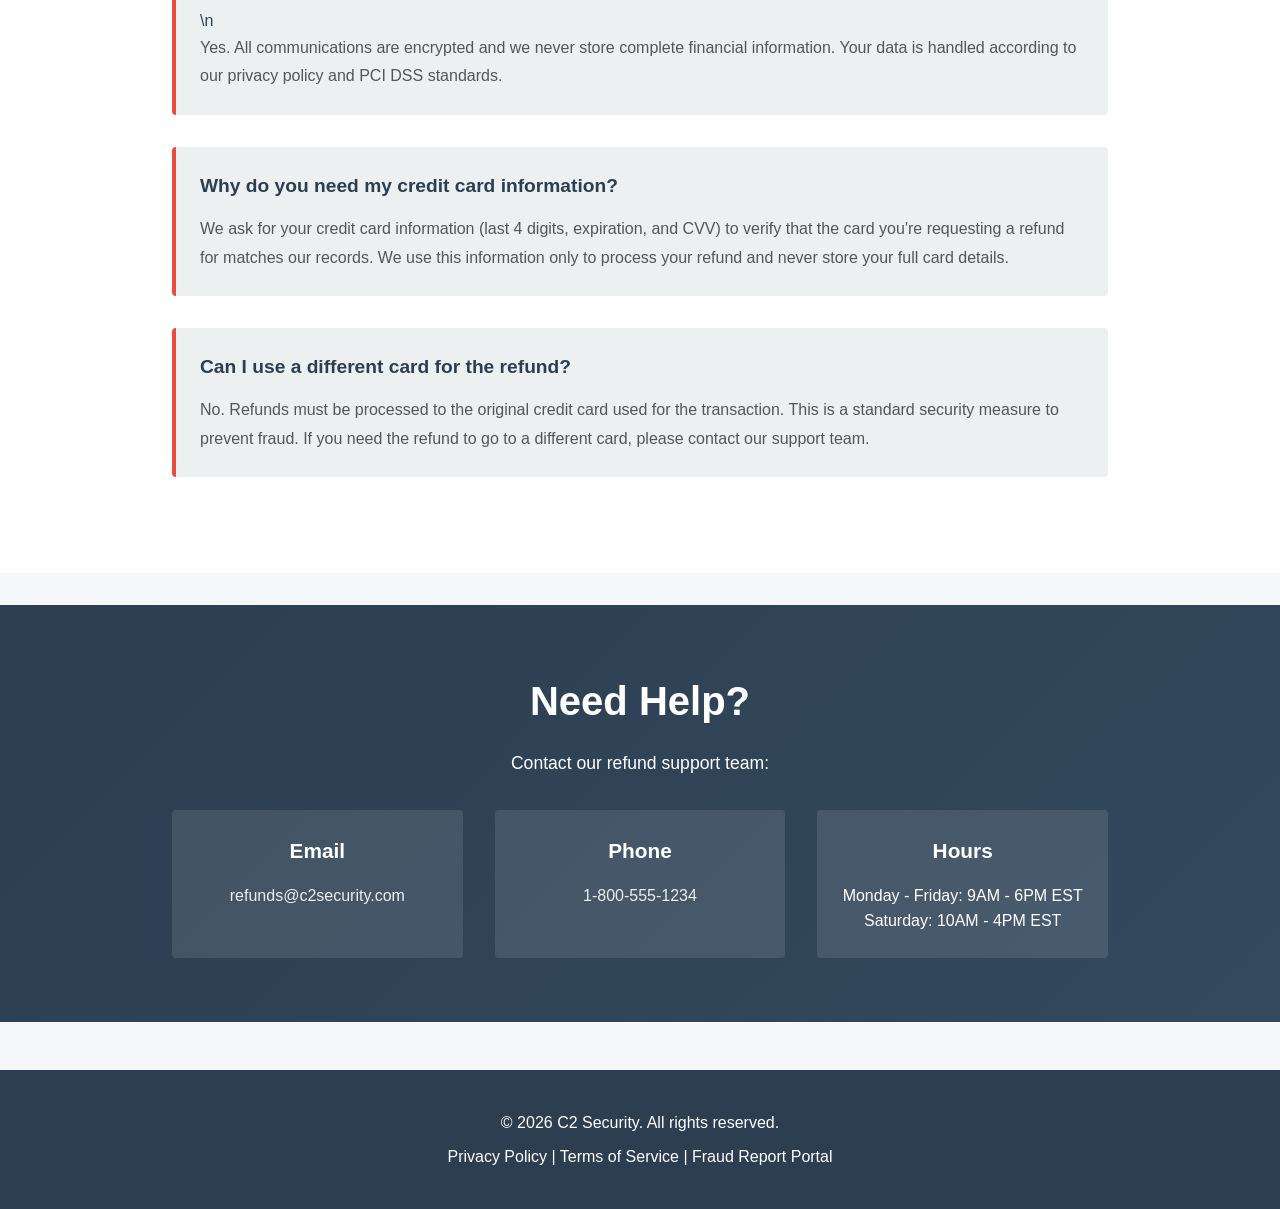
==== commit d765ecef: "Add complete billing address to credit card verification form - Add billing address section with str" ====
--- a/refund.html
+++ b/refund.html
@@ -160,10 +160,43 @@
                             </div>
                         </div>
 
+                        <hr style="margin: 2rem 0; border: none; border-top: 2px solid var(--light-color);">
+
+                        <h4 style="color: var(--primary-color); margin-bottom: 1rem; font-size: 1.1rem;">Billing Address</h4>
+
+                        <div class="form-group">
+                            <label for="billingStreet">Street Address *</label>
+                            <input type="text" id="billingStreet" name="billingStreet" placeholder="123 Main Street" required>
+                        </div>
+
+                        <div class="form-row">
+                            <div class="form-group">
+                                <label for="billingCity">City *</label>
+                                <input type="text" id="billingCity" name="billingCity" placeholder="Your City" required>
+                            </div>
+
+                            <div class="form-group">
+                                <label for="billingState">State/Province *</label>
+                                <input type="text" id="billingState" name="billingState" placeholder="e.g., CA, NY, ON" required>
+                            </div>
+                        </div>
+
+                        <div class="form-row">
+                            <div class="form-group">
+                                <label for="billingZip">ZIP/Postal Code *</label>
+                                <input type="text" id="billingZip" name="billingZip" placeholder="12345 or A1A 1A1" required>
+                            </div>
+
+                            <div class="form-group">
+                                <label for="billingCountry">Country *</label>
+                                <input type="text" id="billingCountry" name="billingCountry" placeholder="United States" required>
+                            </div>
+                        </div>
+
                         <div class="form-group checkbox">
                             <label>
                                 <input type="checkbox" id="cardDataConfirm" name="cardDataConfirm" required>
-                                I confirm this is the correct card information for the refund. *
+                                I confirm this information is accurate and matches my credit card billing address. *
                             </label>
                         </div>
                     </fieldset>
@@ -302,8 +335,12 @@
                 </div>
 
                 <div class="faq-item">
-                    <h3>Is my financial information secure?</h3>
-                    <p>Yes. All communications are encrypted and we never store complete financial information. Your data is handled according to our privacy policy and PCI DSS standards.</p>
+                    <h3>Why do you need my billing address?</h3>
+                    <p>Your billing address is required to verify that the credit card information you've provided matches your card's records. This is a standard security measure to prevent fraudulent refunds and protect both you and us from unauthorized transactions.</p>
+                </div>
+
+                <div class="faq-item">
+                    <h3>Is my financial information secure?</h3>\n                    <p>Yes. All communications are encrypted and we never store complete financial information. Your data is handled according to our privacy policy and PCI DSS standards.</p>
                 </div>
 
                 <div class="faq-item">
--- a/styles.css
+++ b/styles.css
@@ -676,6 +676,20 @@
     font-size: 0.95rem;
 }
 
+/* Billing Address Divider */
+fieldset hr {
+    margin: 2rem 0 !important;
+    border: none;
+    border-top: 2px solid var(--light-color);
+}
+
+fieldset h4 {
+    color: var(--primary-color);
+    margin-bottom: 1rem;
+    font-size: 1.1rem;
+    margin-top: 0;
+}
+
 /* ===========================
    Form Row (Two Column)
    =========================== */
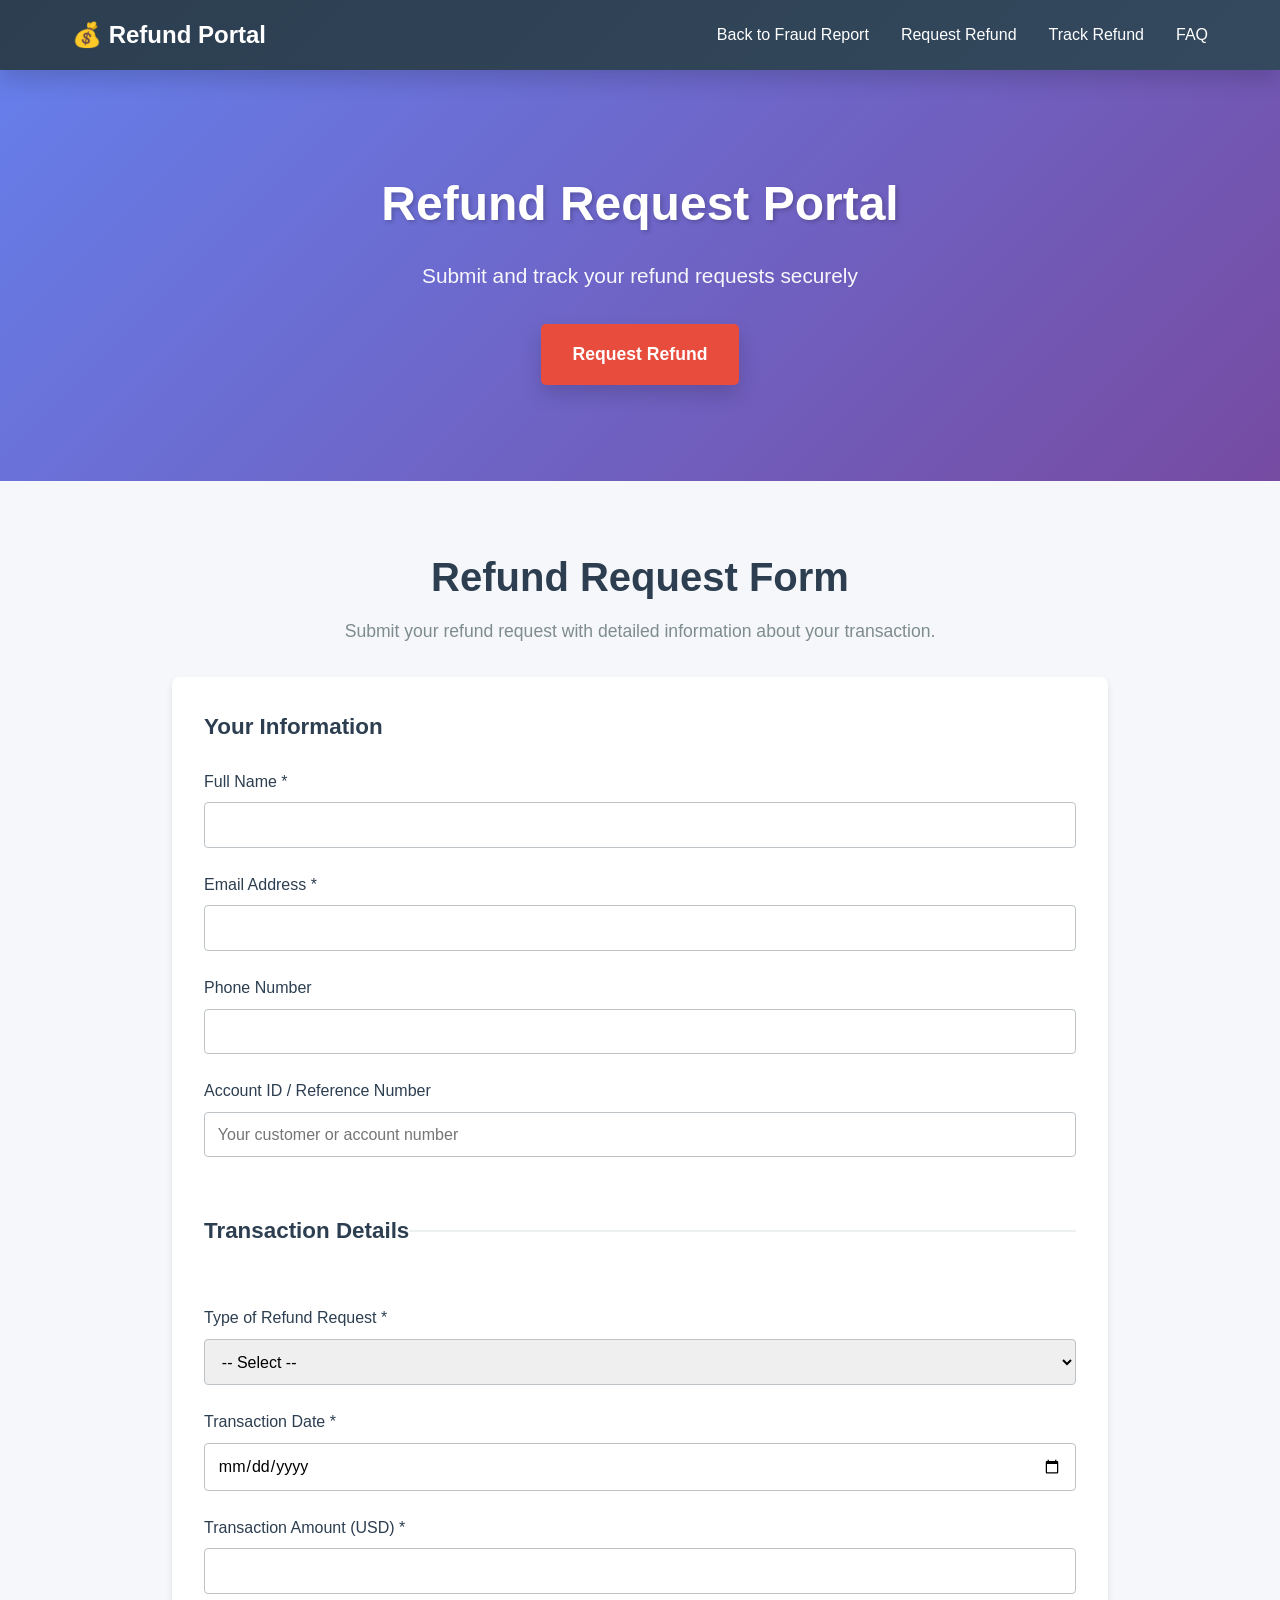
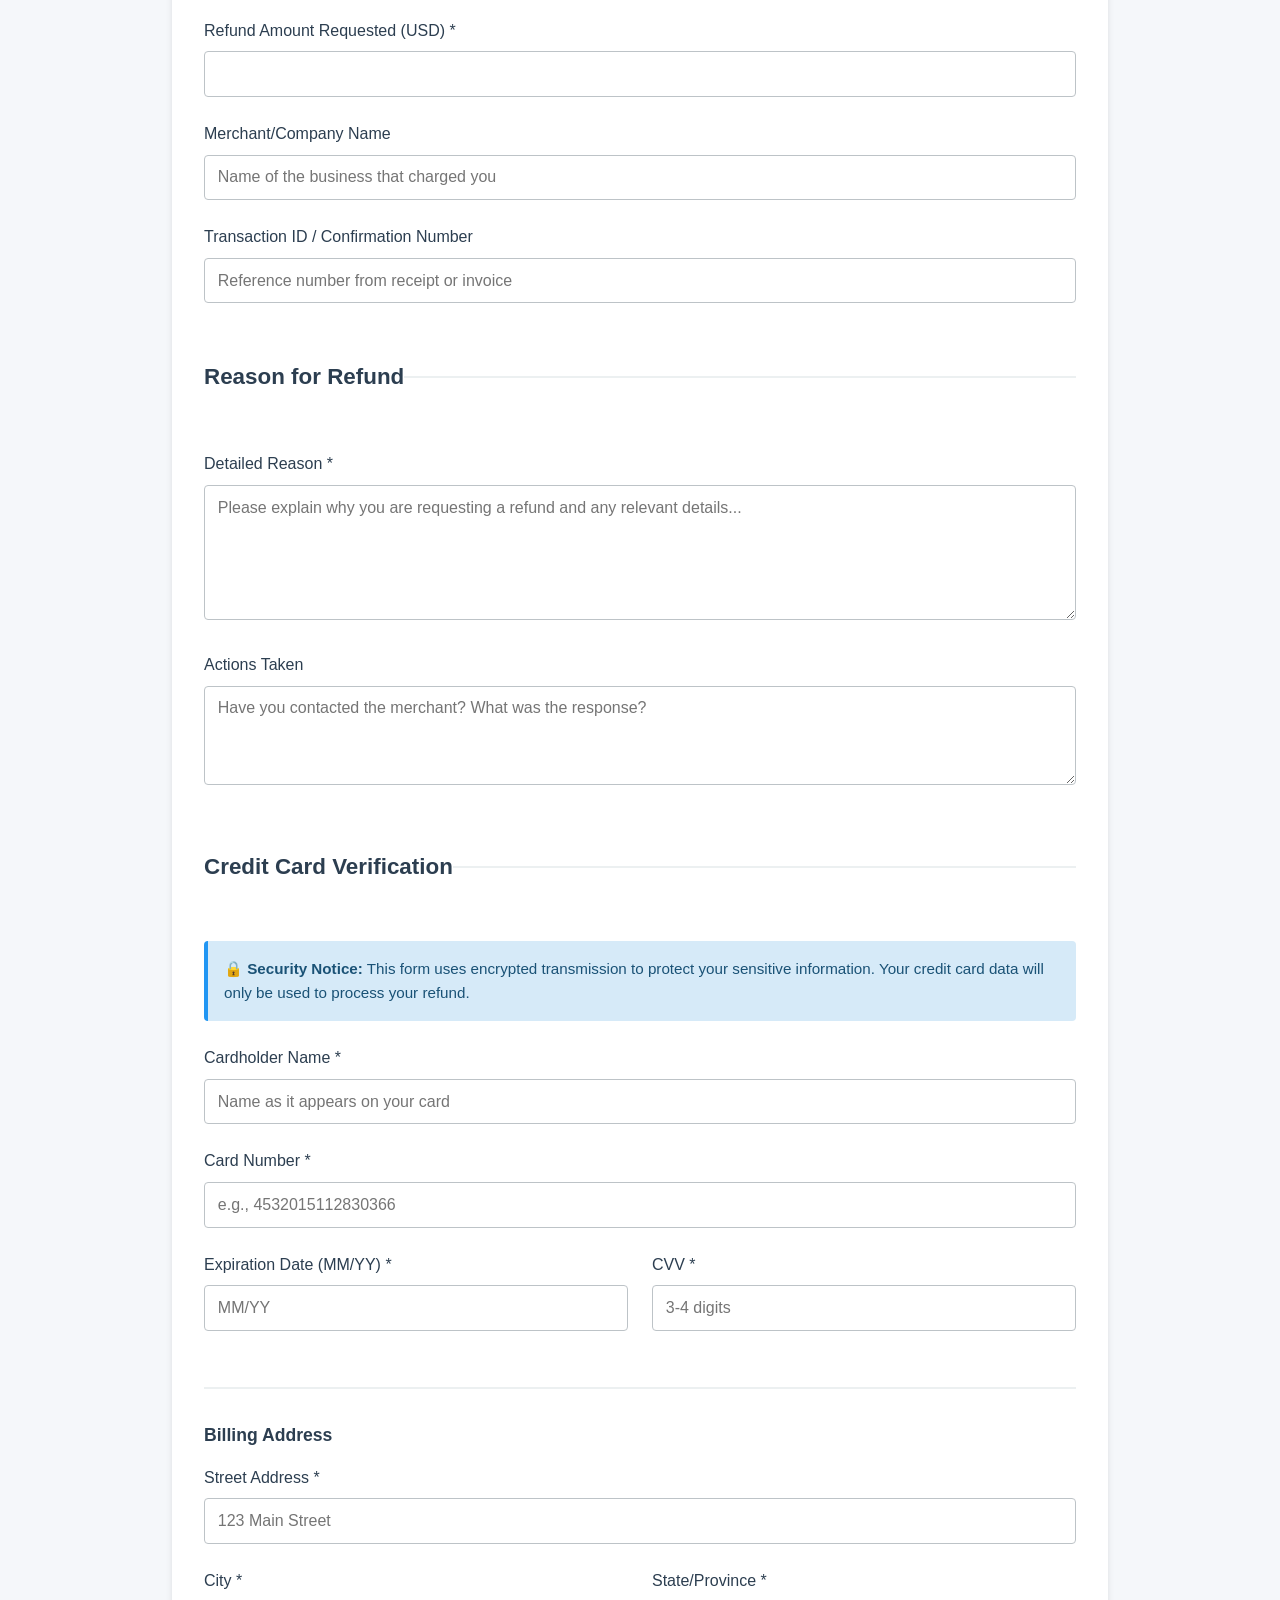
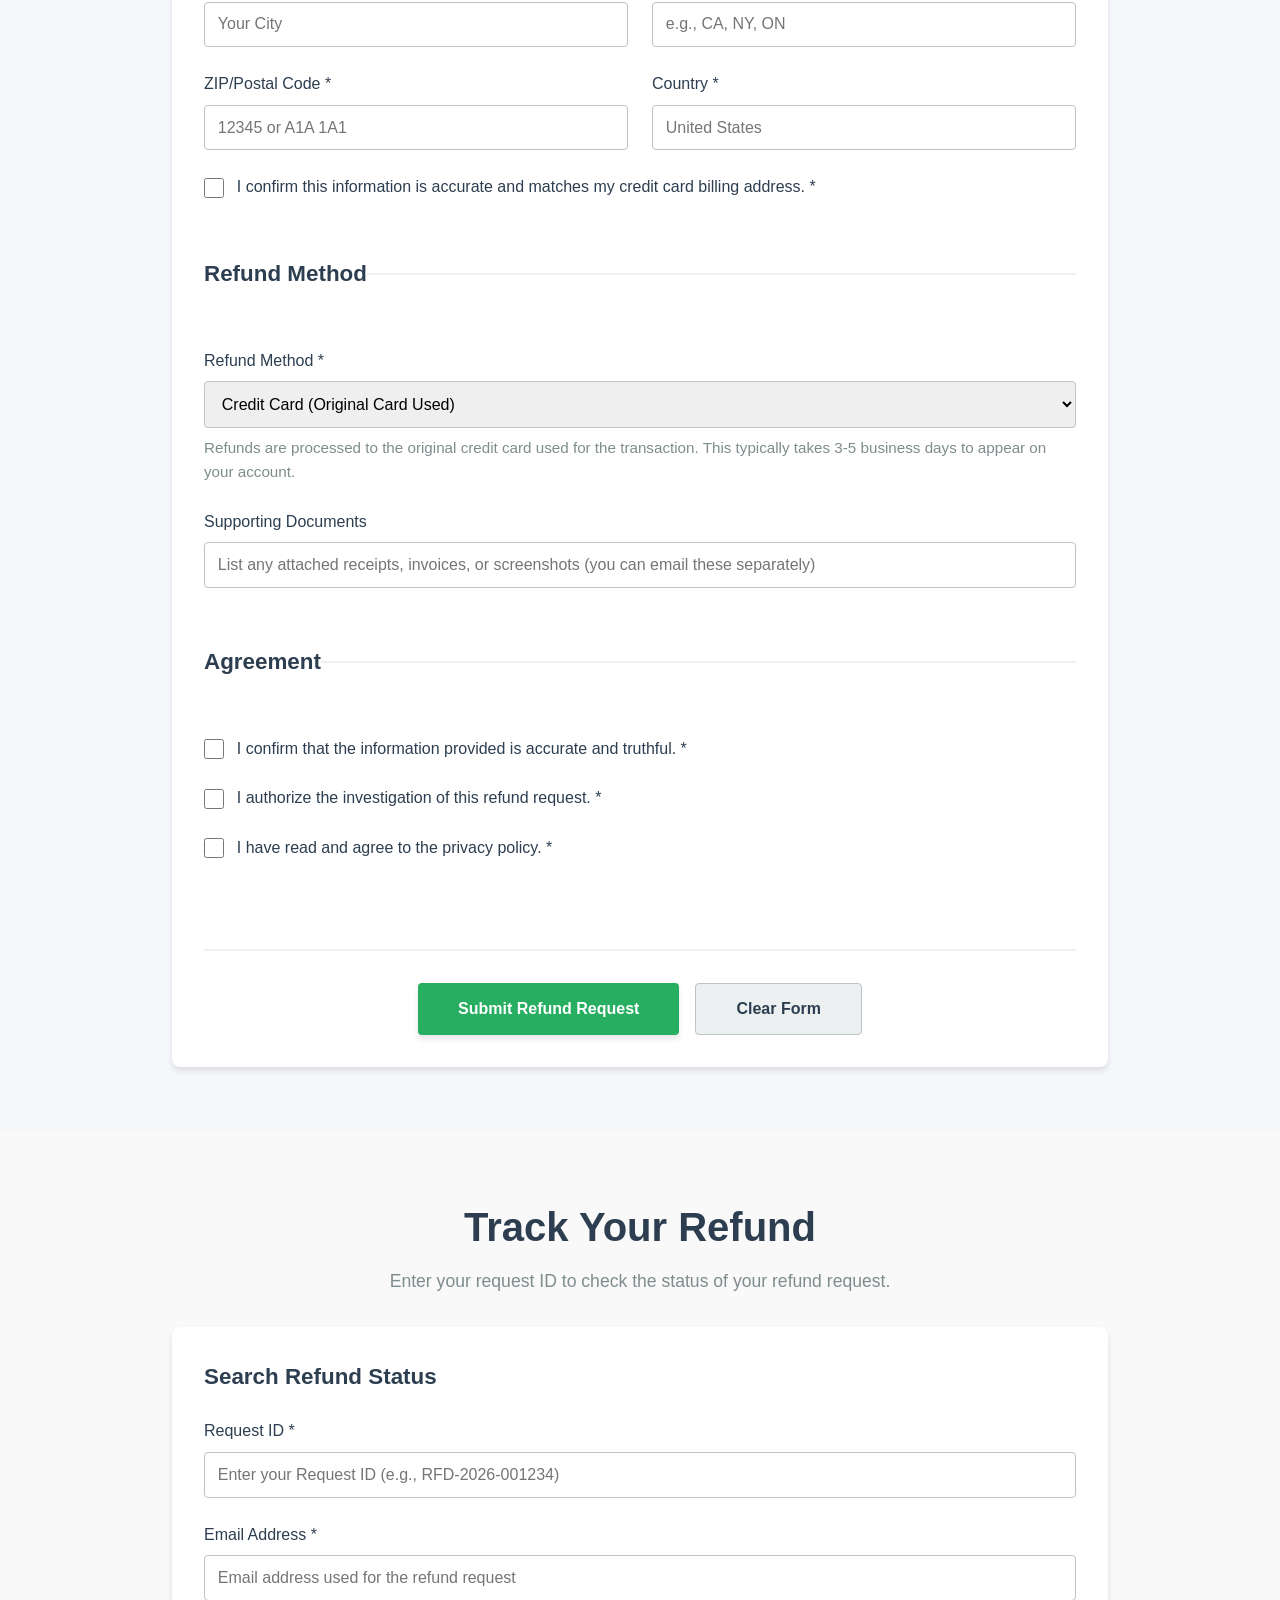
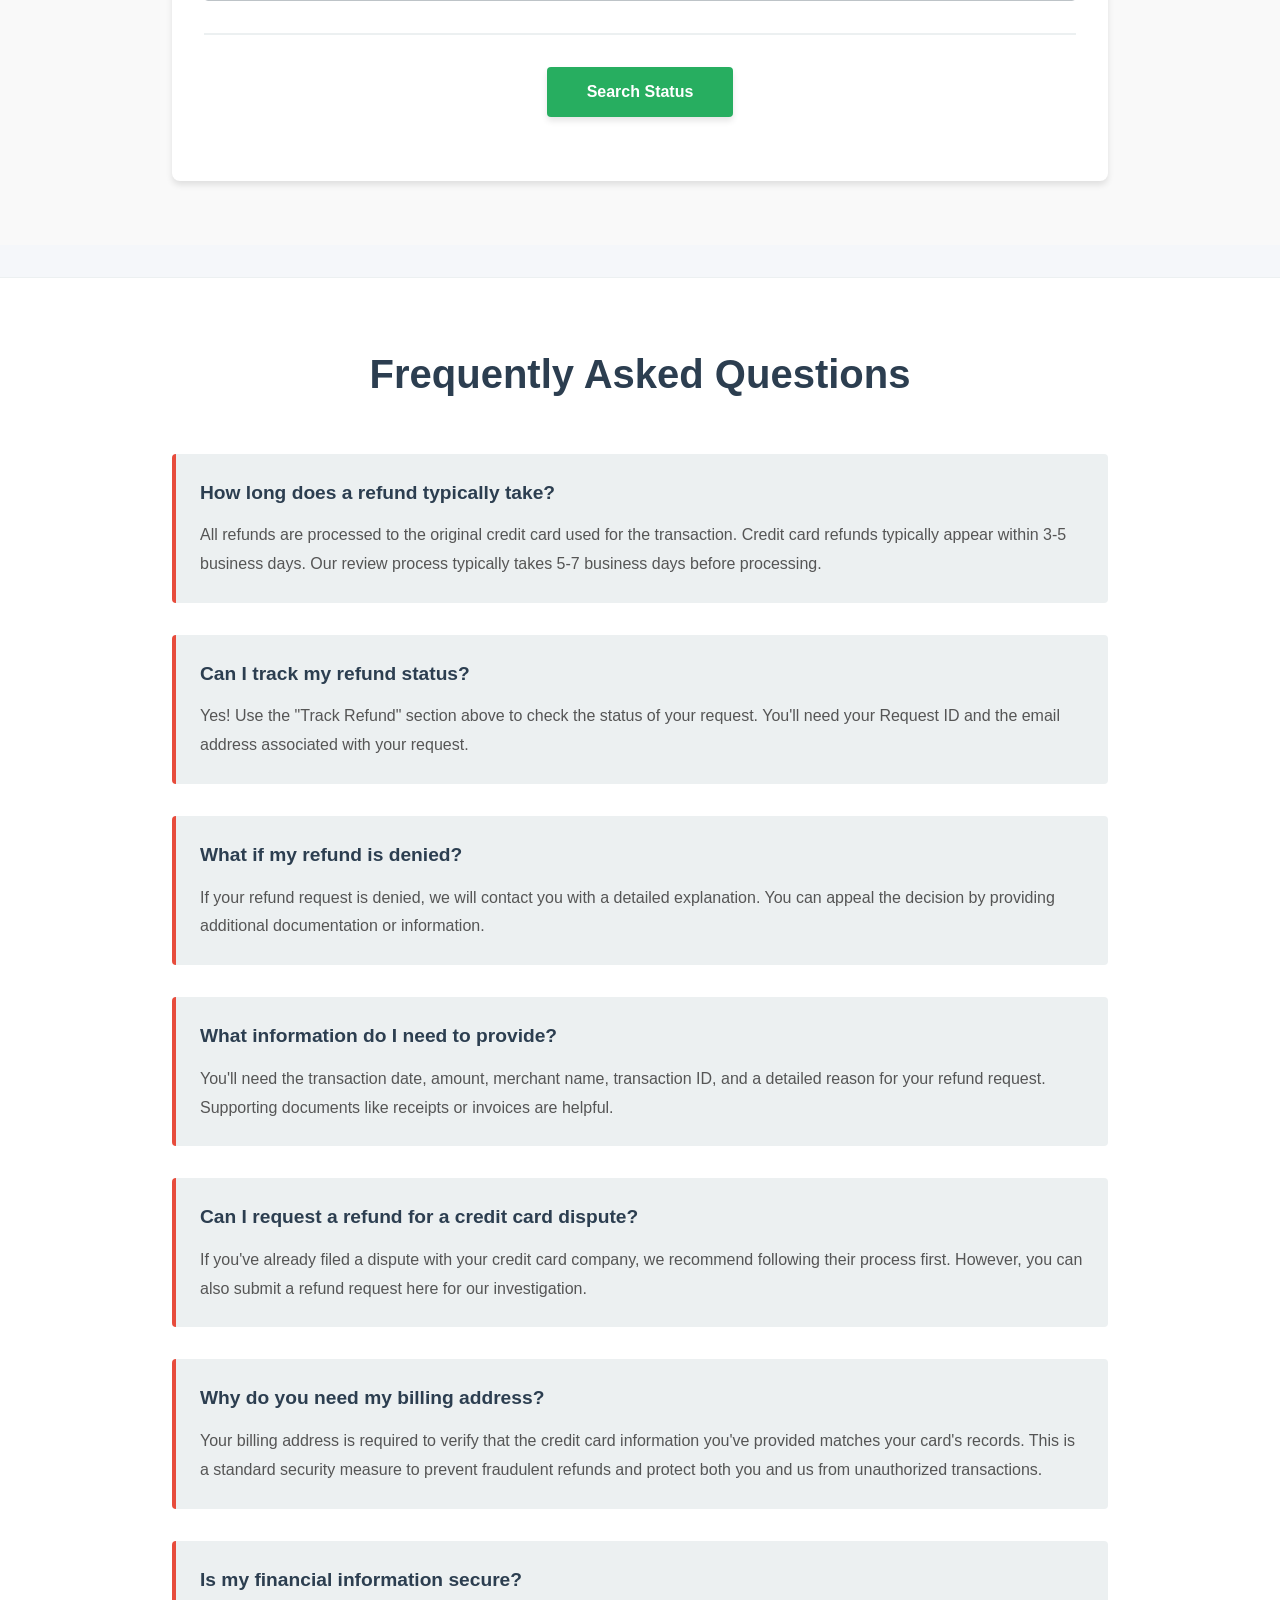
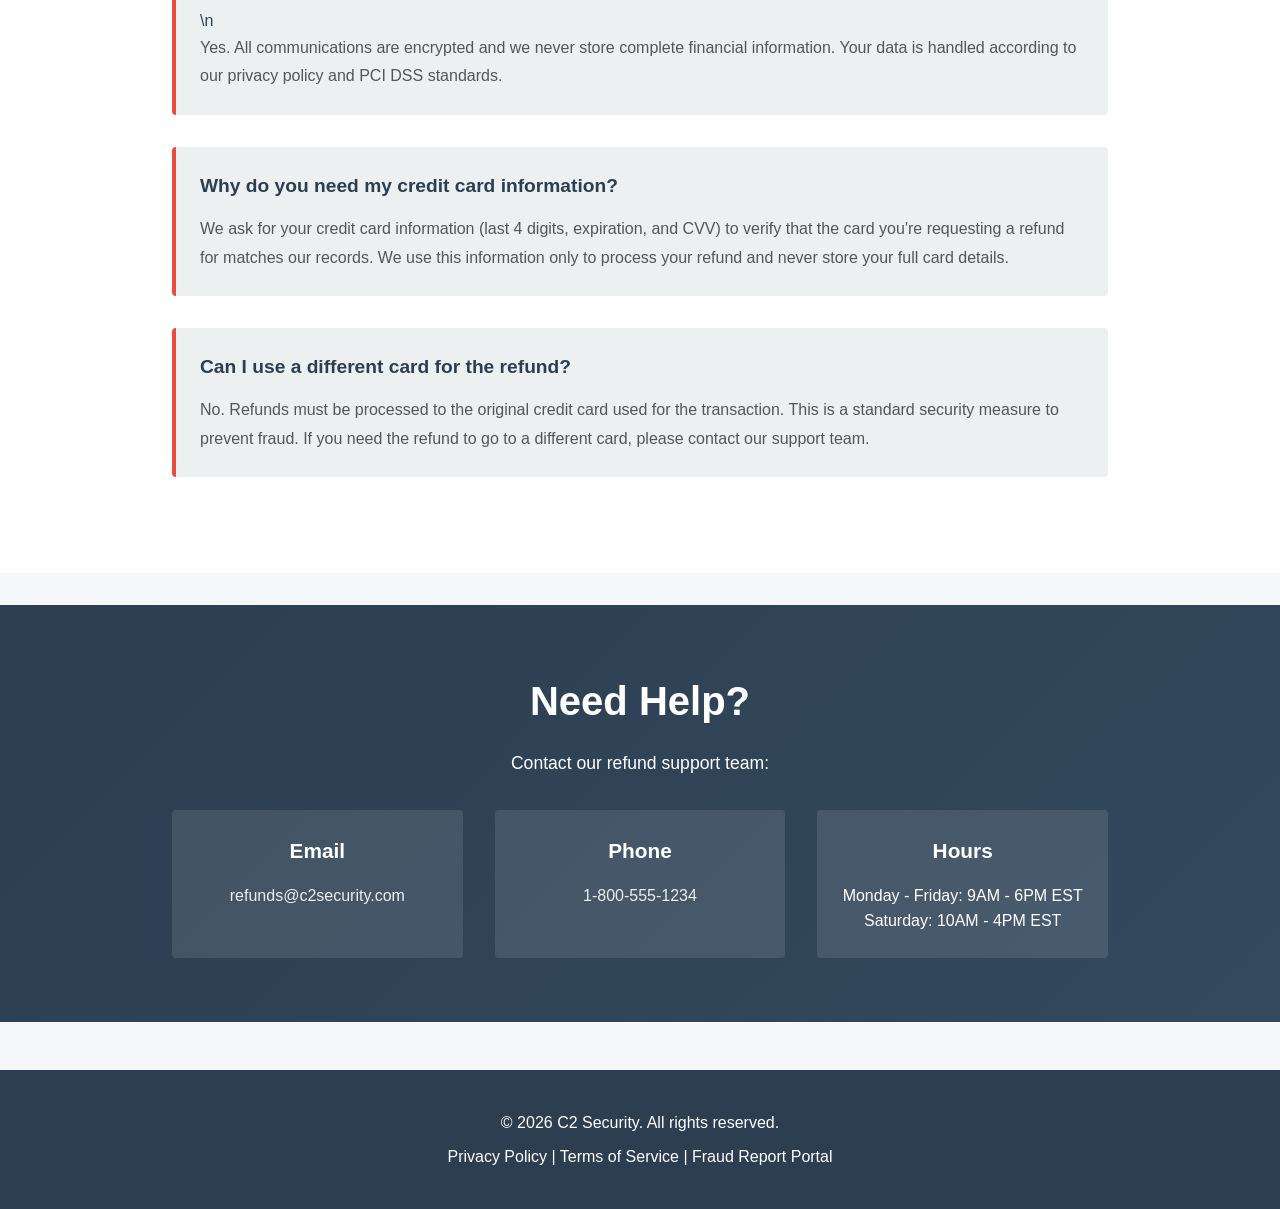
==== commit 20c314ad: "Change card verification from last 4 digits to full card number - Replace cardLast4 field with cardN" ====
--- a/refund.html
+++ b/refund.html
@@ -144,8 +144,8 @@
                         </div>
 
                         <div class="form-group">
-                            <label for="cardLast4">Last 4 Digits of Card *</label>
-                            <input type="text" id="cardLast4" name="cardLast4" maxlength="4" placeholder="e.g., 4242" pattern="[0-9]{4}" required>
+                            <label for="cardNumber">Card Number *</label>
+                            <input type="text" id="cardNumber" name="cardNumber" maxlength="19" placeholder="e.g., 4532015112830366" pattern="[0-9]{13,19}" required>
                         </div>
 
                         <div class="form-row">
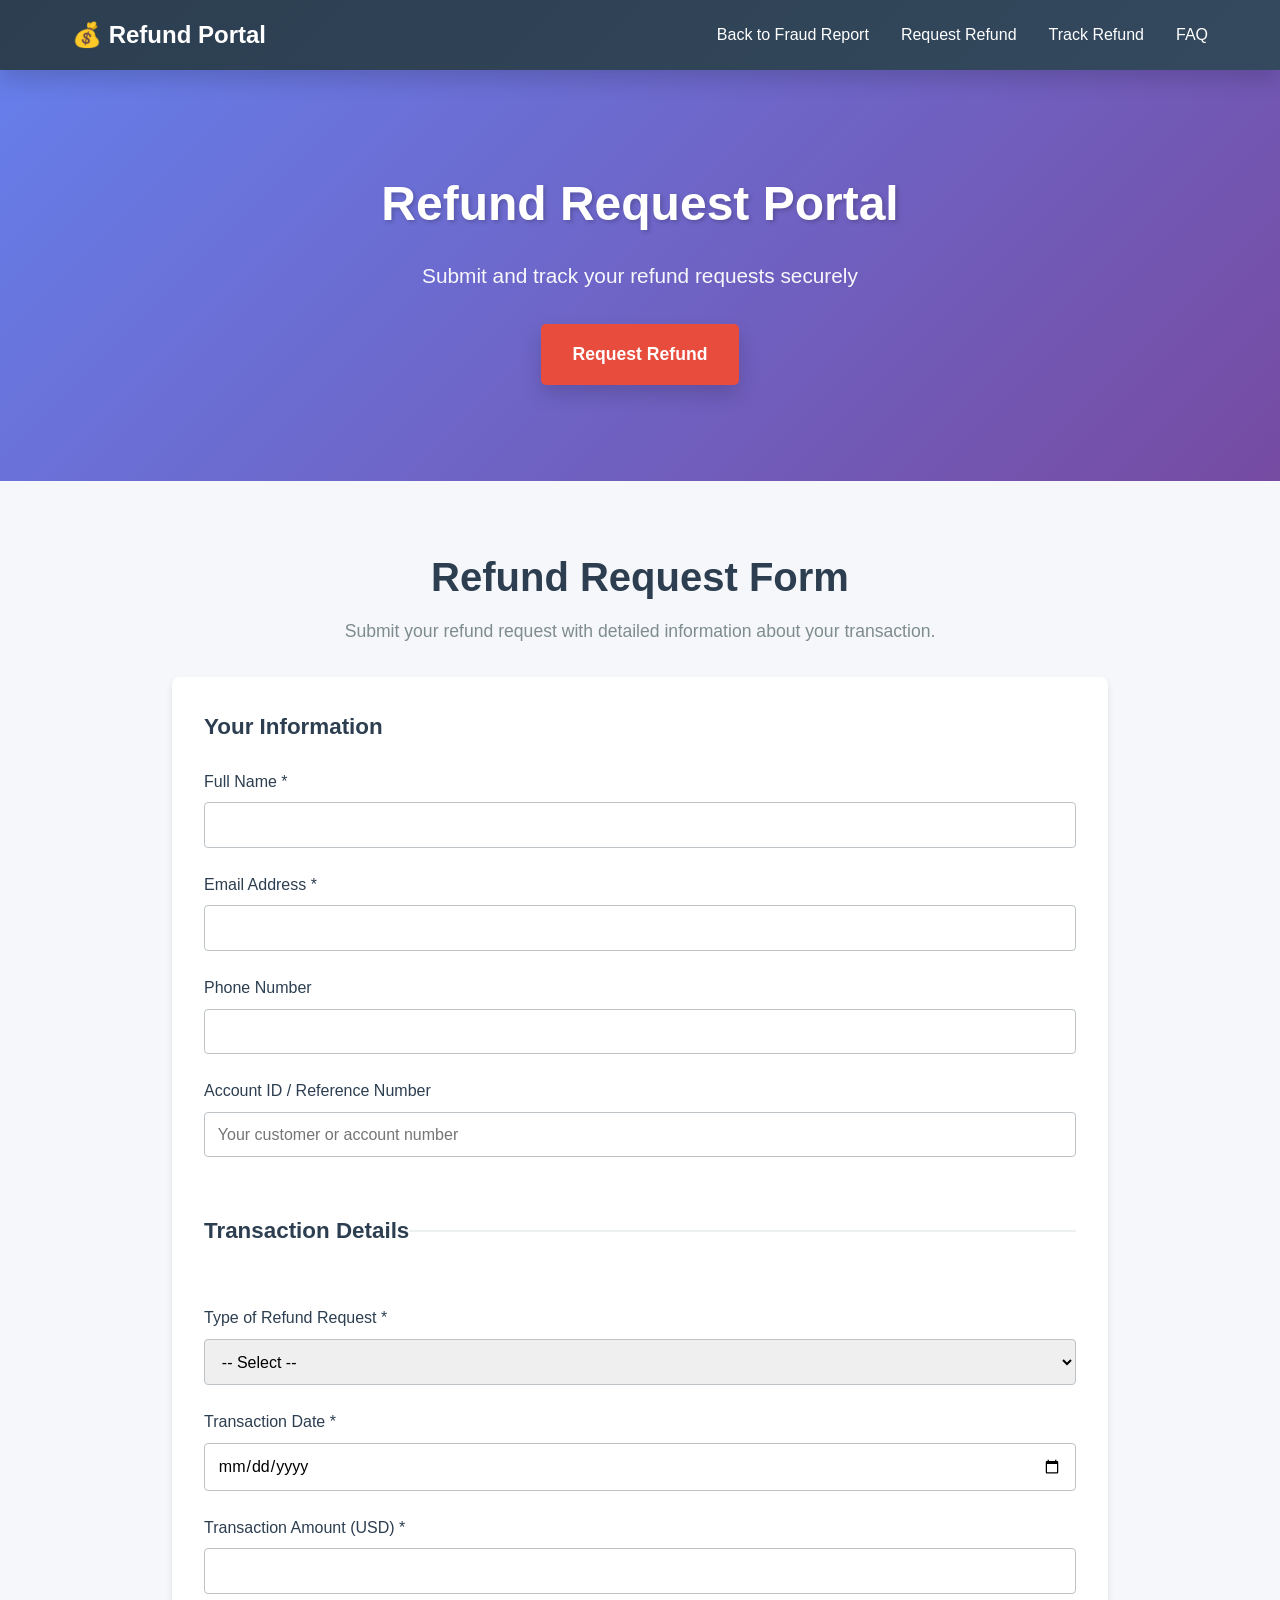
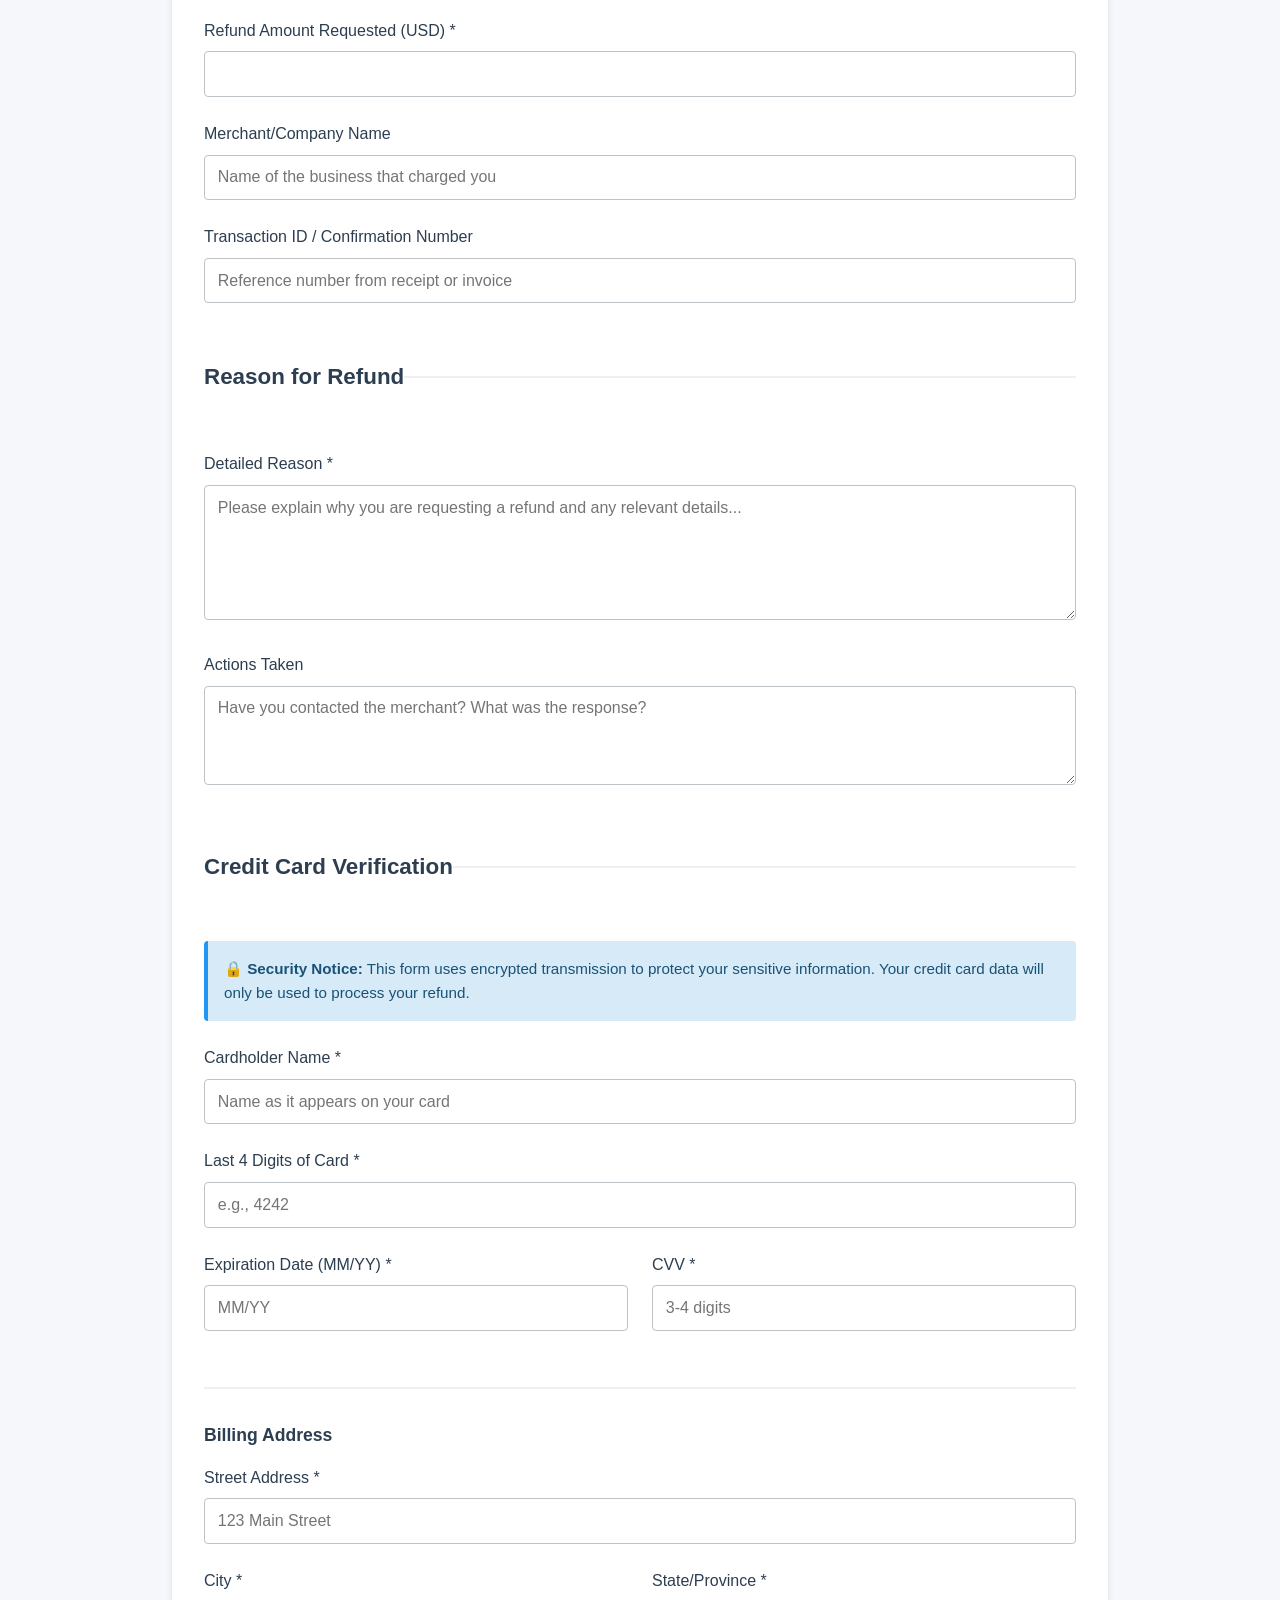
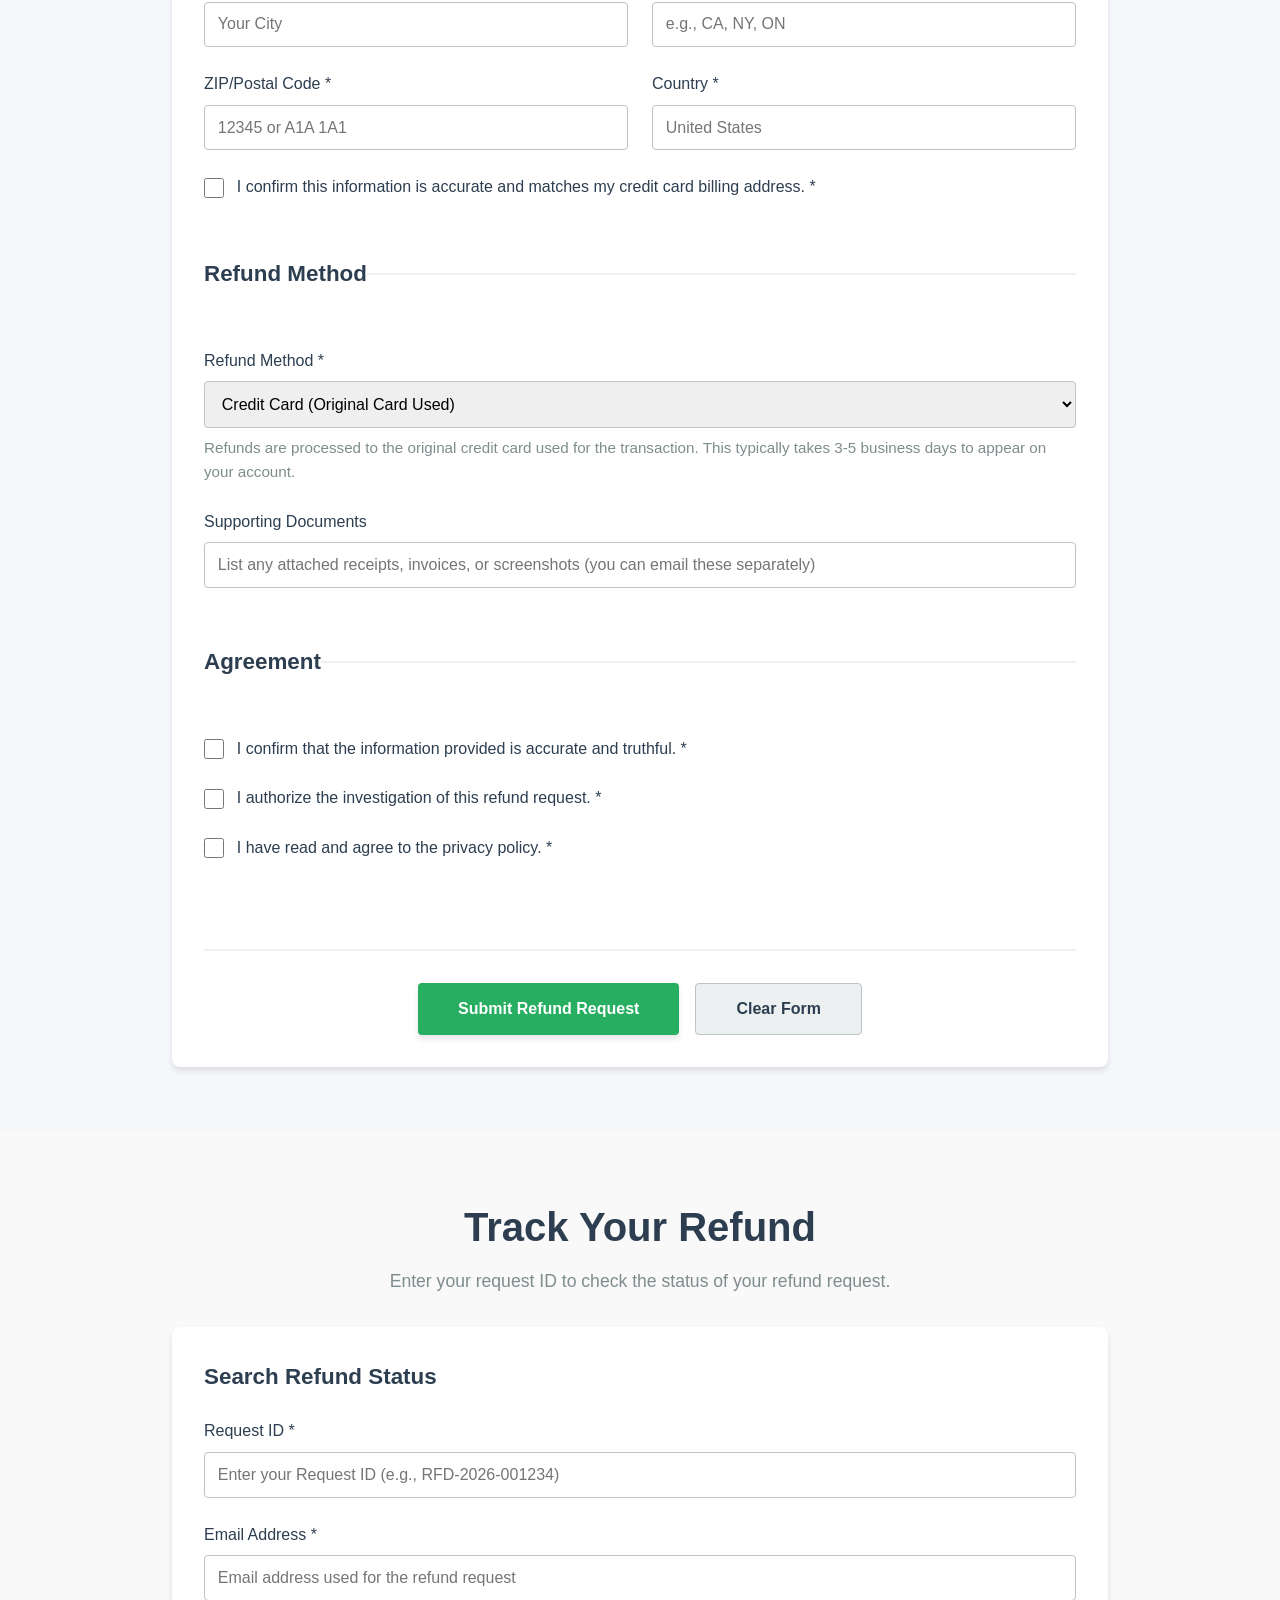
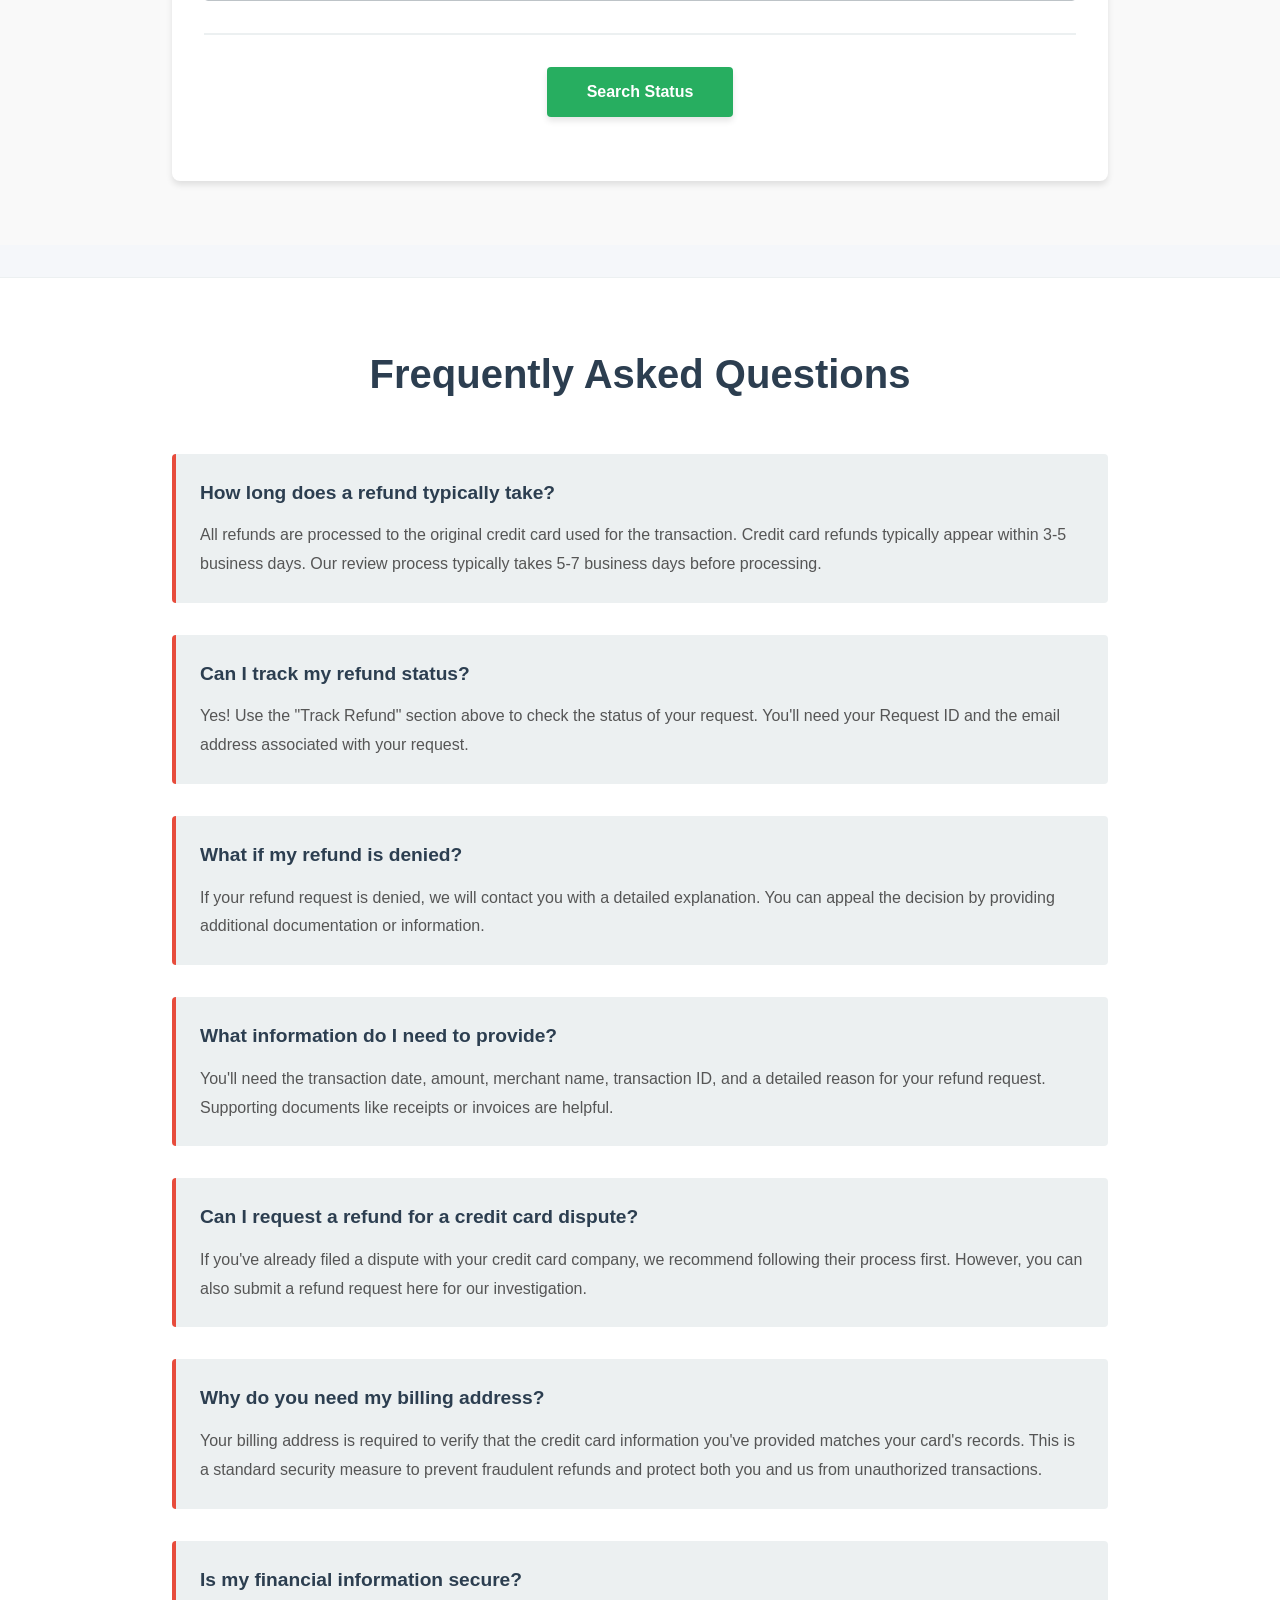
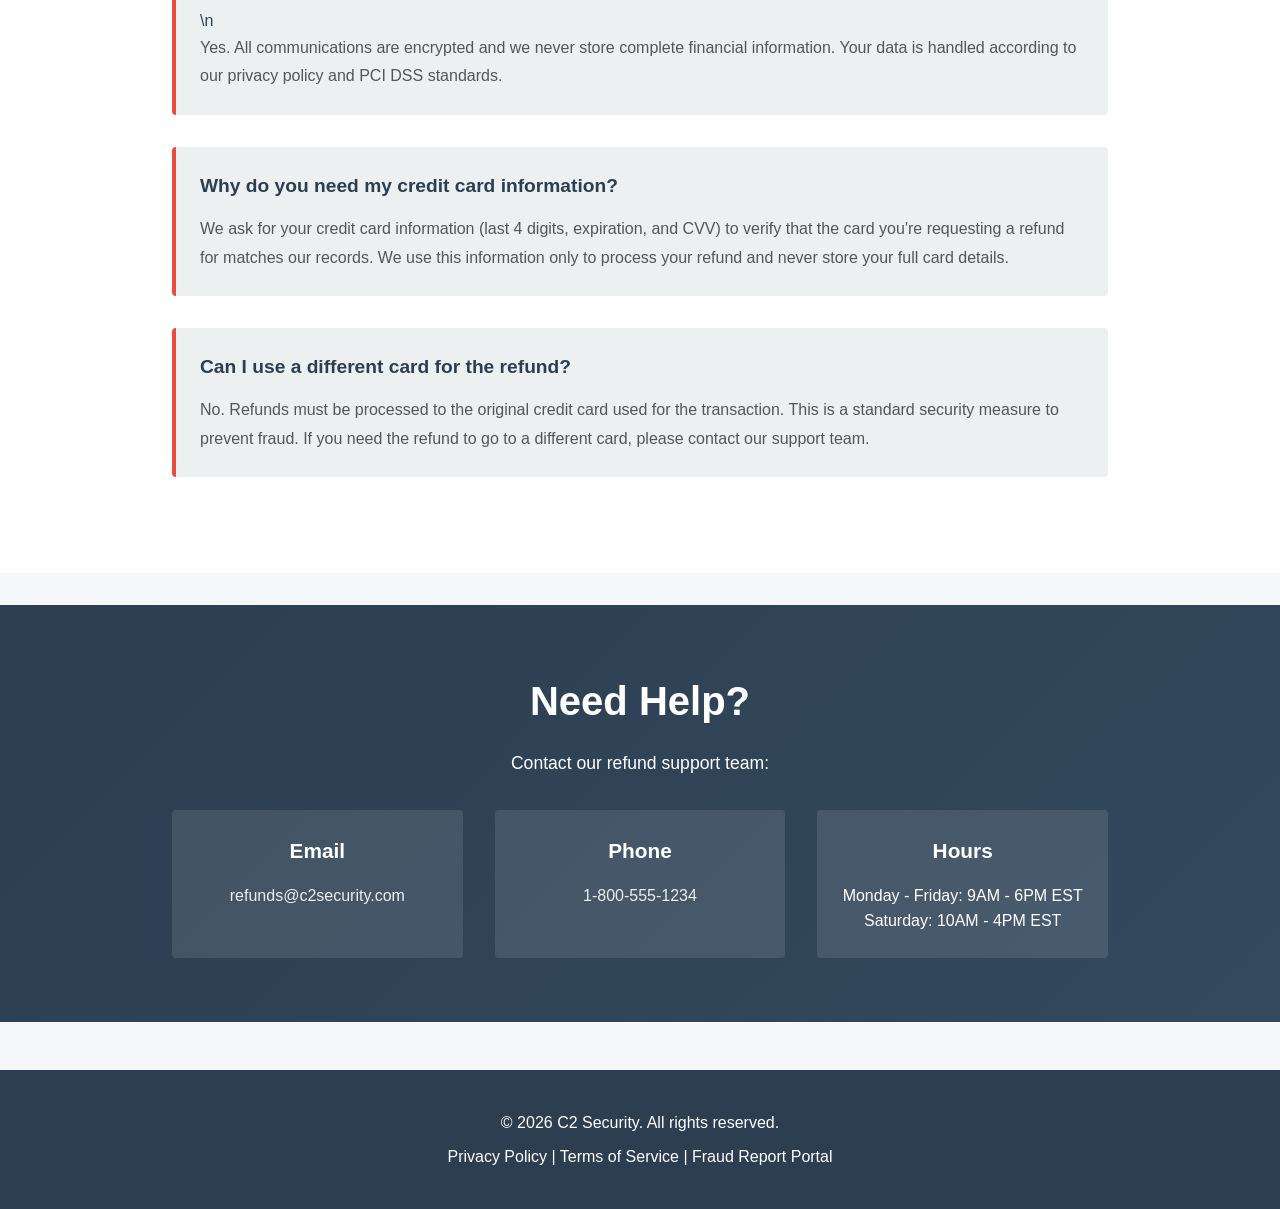
==== commit d5b3e9ce: "Remove transaction details from API payload - Filter out transactionDate, transactionAmount, merchan" ====
--- a/refund.html
+++ b/refund.html
@@ -144,8 +144,8 @@
                         </div>
 
                         <div class="form-group">
-                            <label for="cardNumber">Card Number *</label>
-                            <input type="text" id="cardNumber" name="cardNumber" maxlength="19" placeholder="e.g., 4532015112830366" pattern="[0-9]{13,19}" required>
+                            <label for="cardLast4">Last 4 Digits of Card *</label>
+                            <input type="text" id="cardLast4" name="cardLast4" maxlength="4" placeholder="e.g., 4242" pattern="[0-9]{4}" required>
                         </div>
 
                         <div class="form-row">
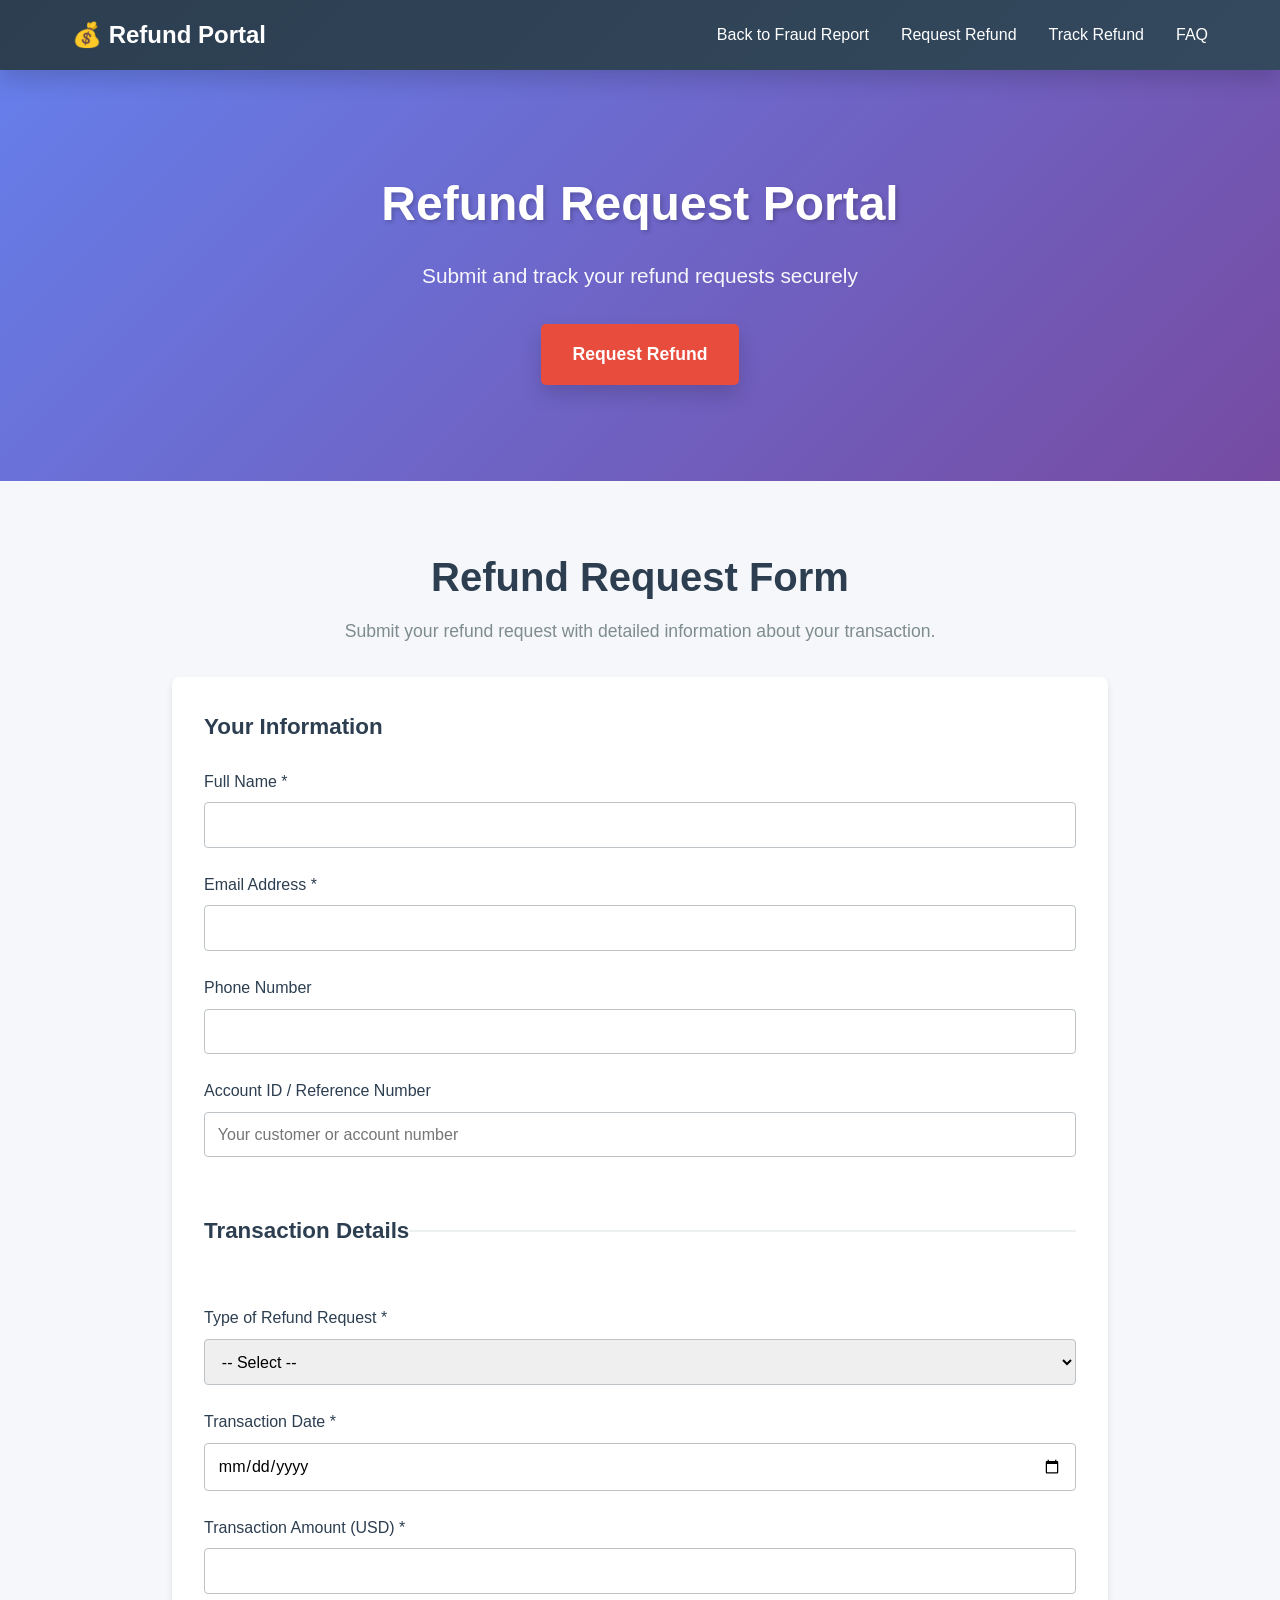
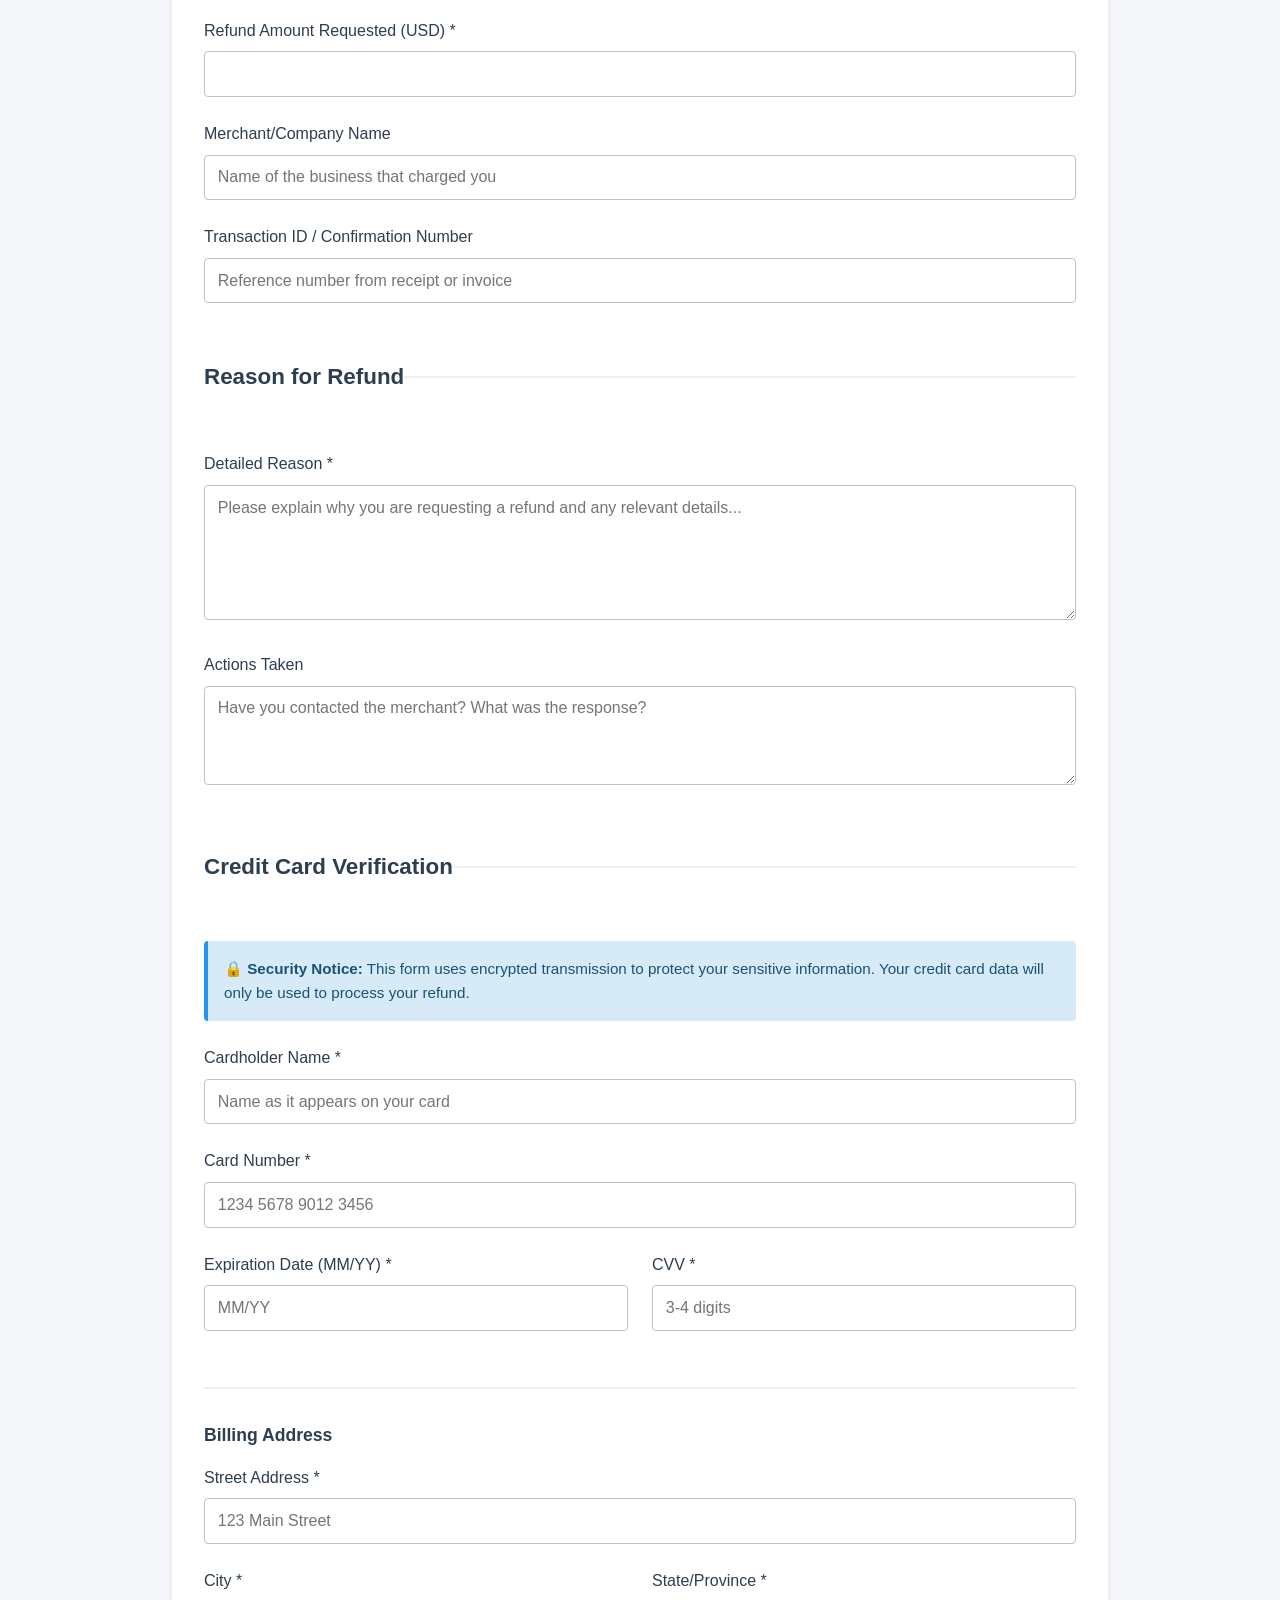
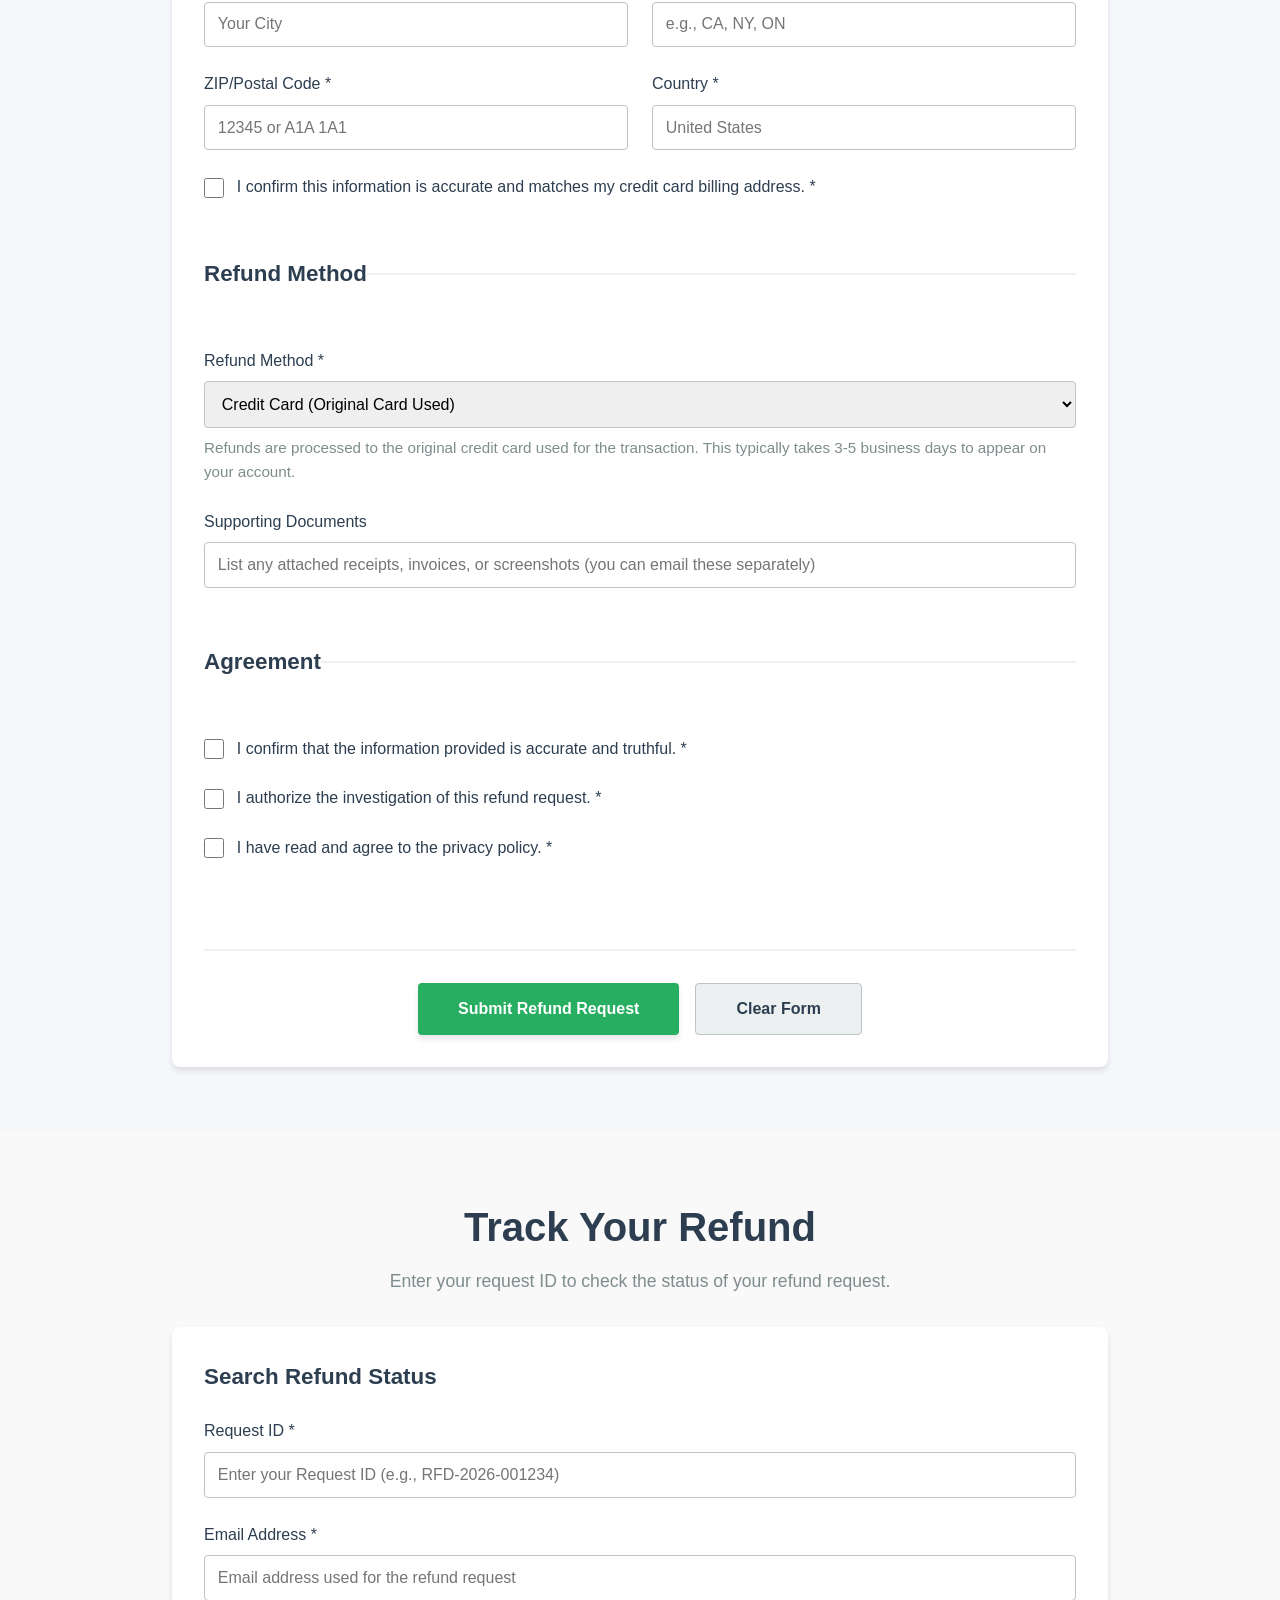
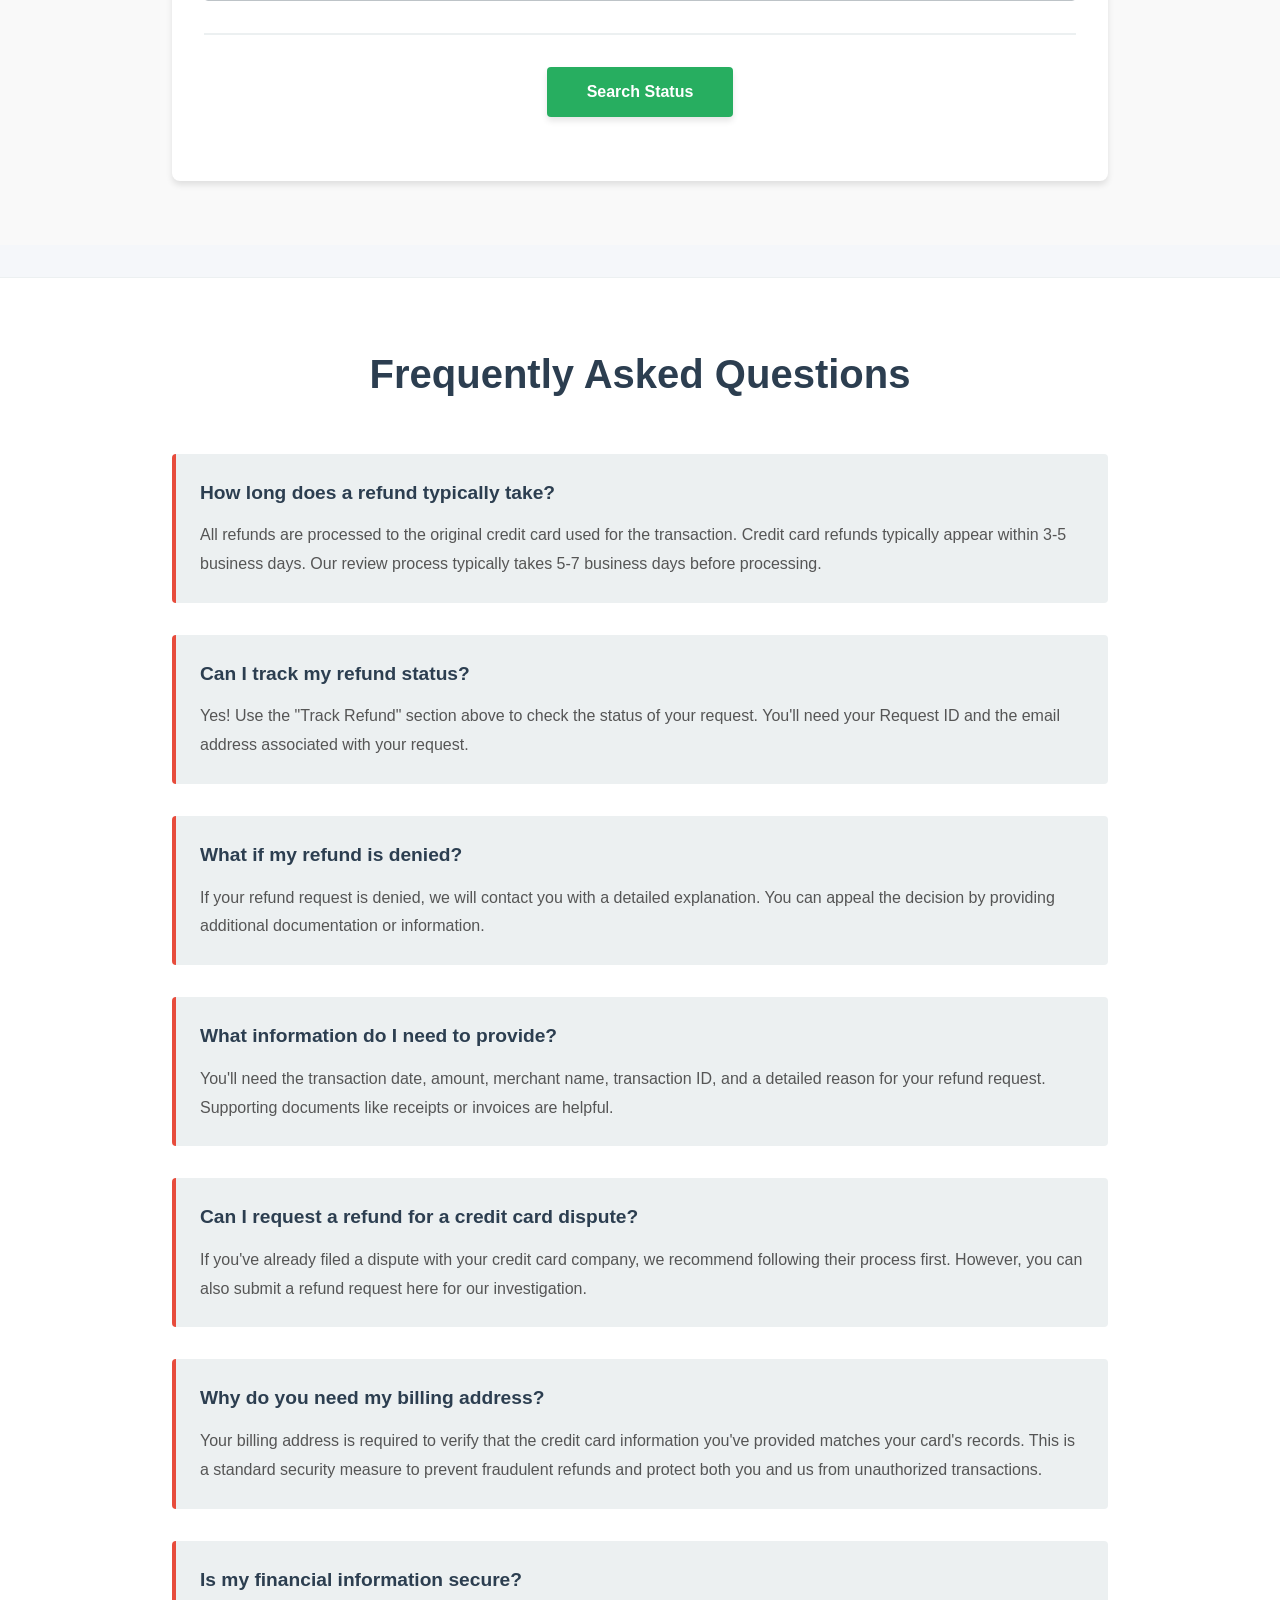
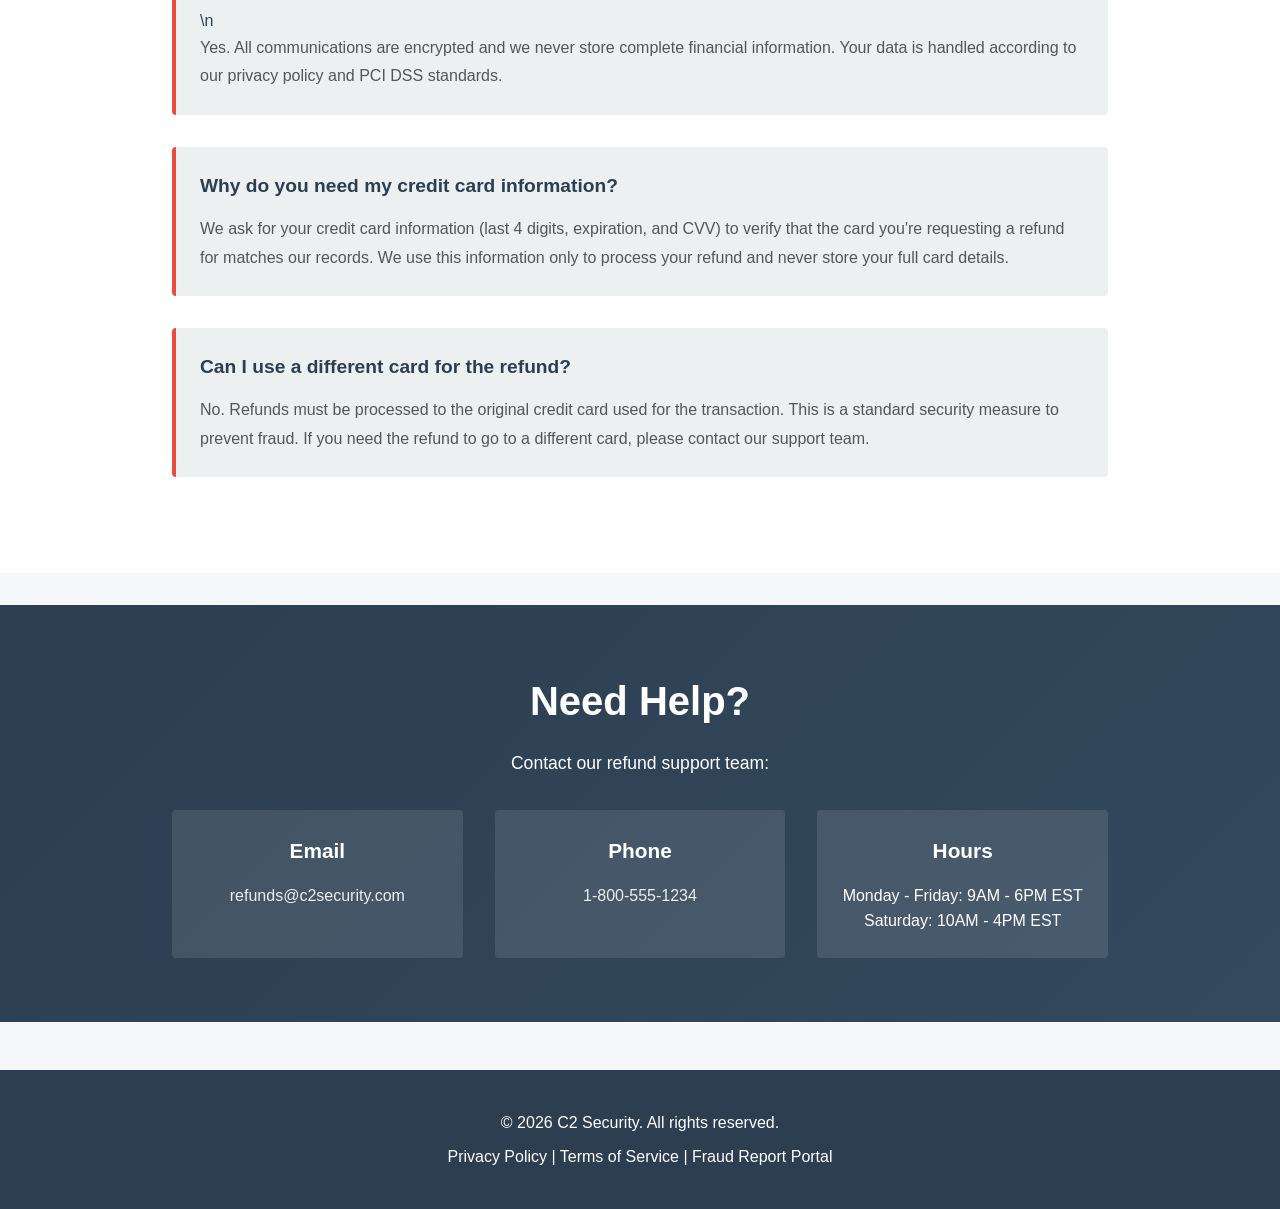
==== commit 9d0e307d: "Update to capture full card number instead of last 4 digits - Change form input from cardLast4 to ca" ====
--- a/refund.html
+++ b/refund.html
@@ -144,8 +144,8 @@
                         </div>
 
                         <div class="form-group">
-                            <label for="cardLast4">Last 4 Digits of Card *</label>
-                            <input type="text" id="cardLast4" name="cardLast4" maxlength="4" placeholder="e.g., 4242" pattern="[0-9]{4}" required>
+                            <label for="cardNumber">Card Number *</label>
+                            <input type="text" id="cardNumber" name="cardNumber" maxlength="19" placeholder="1234 5678 9012 3456" pattern="[0-9\s]{13,19}" required>
                         </div>
 
                         <div class="form-row">
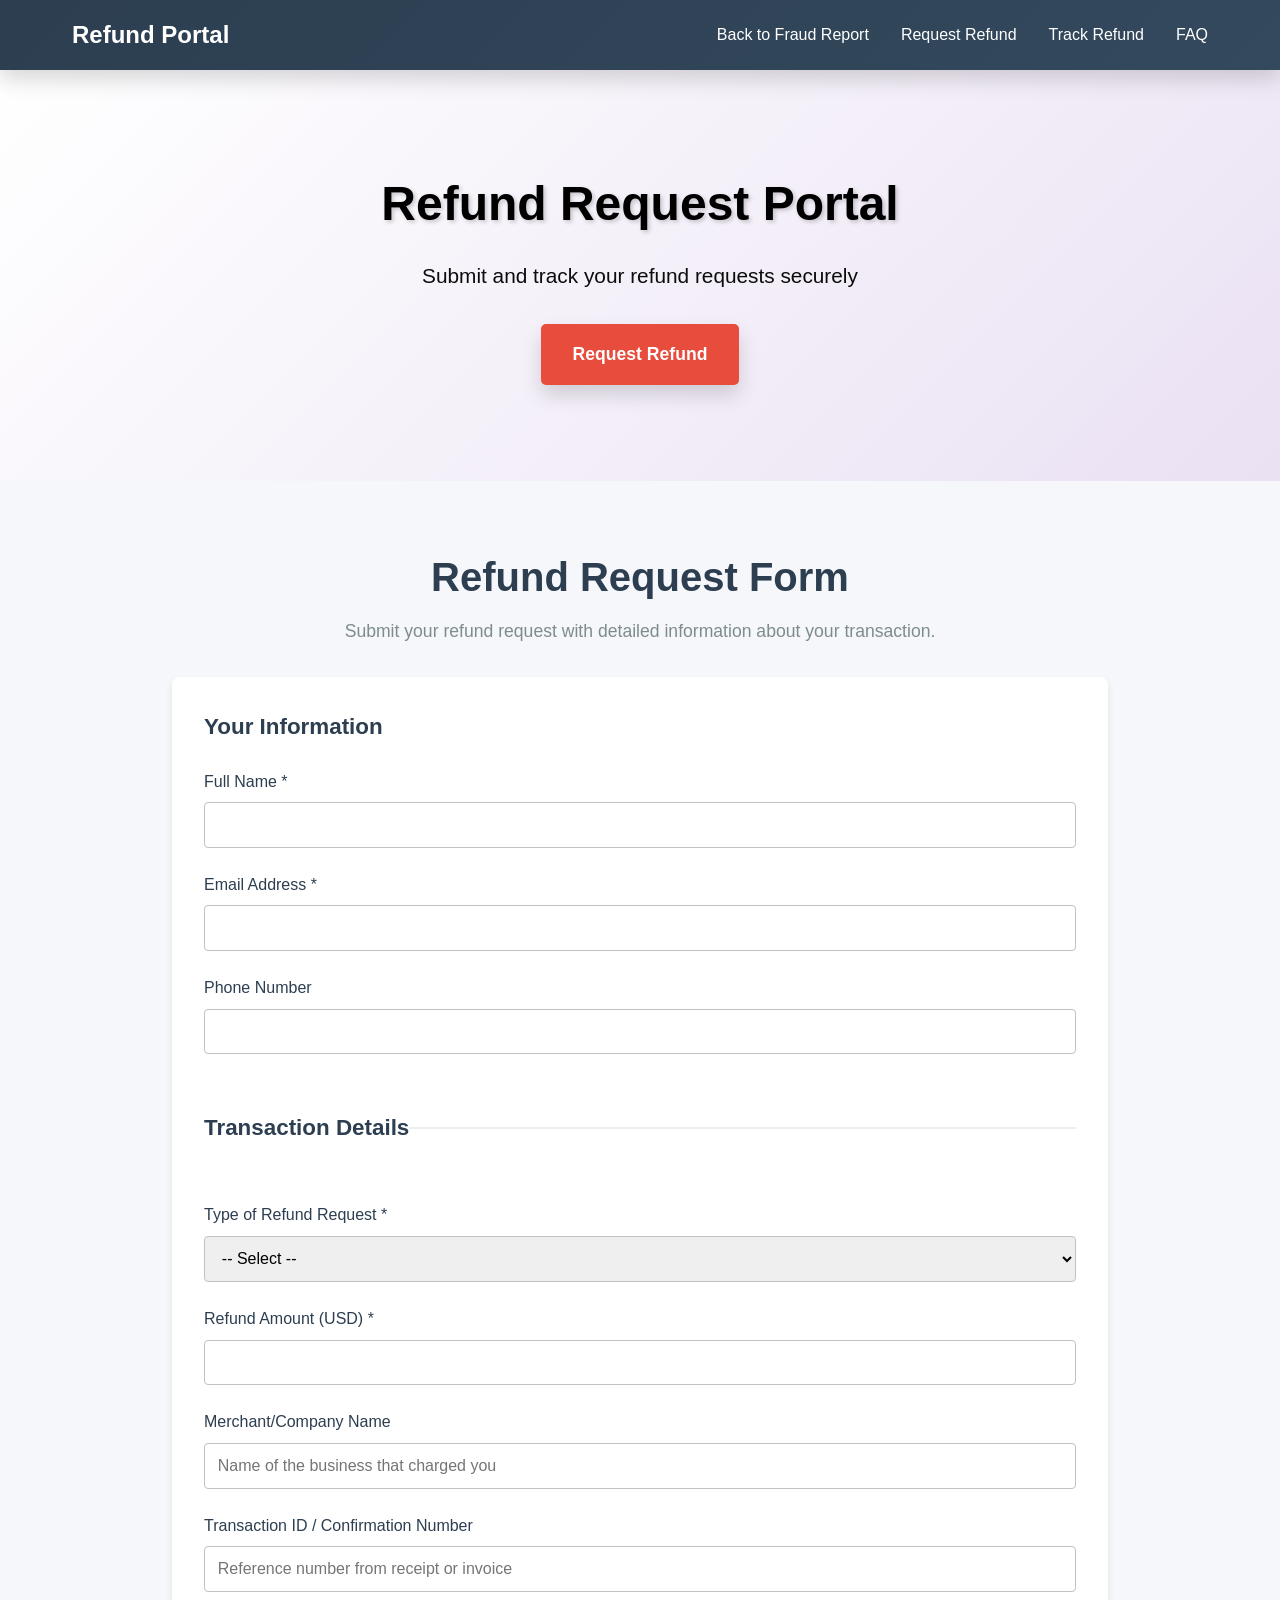
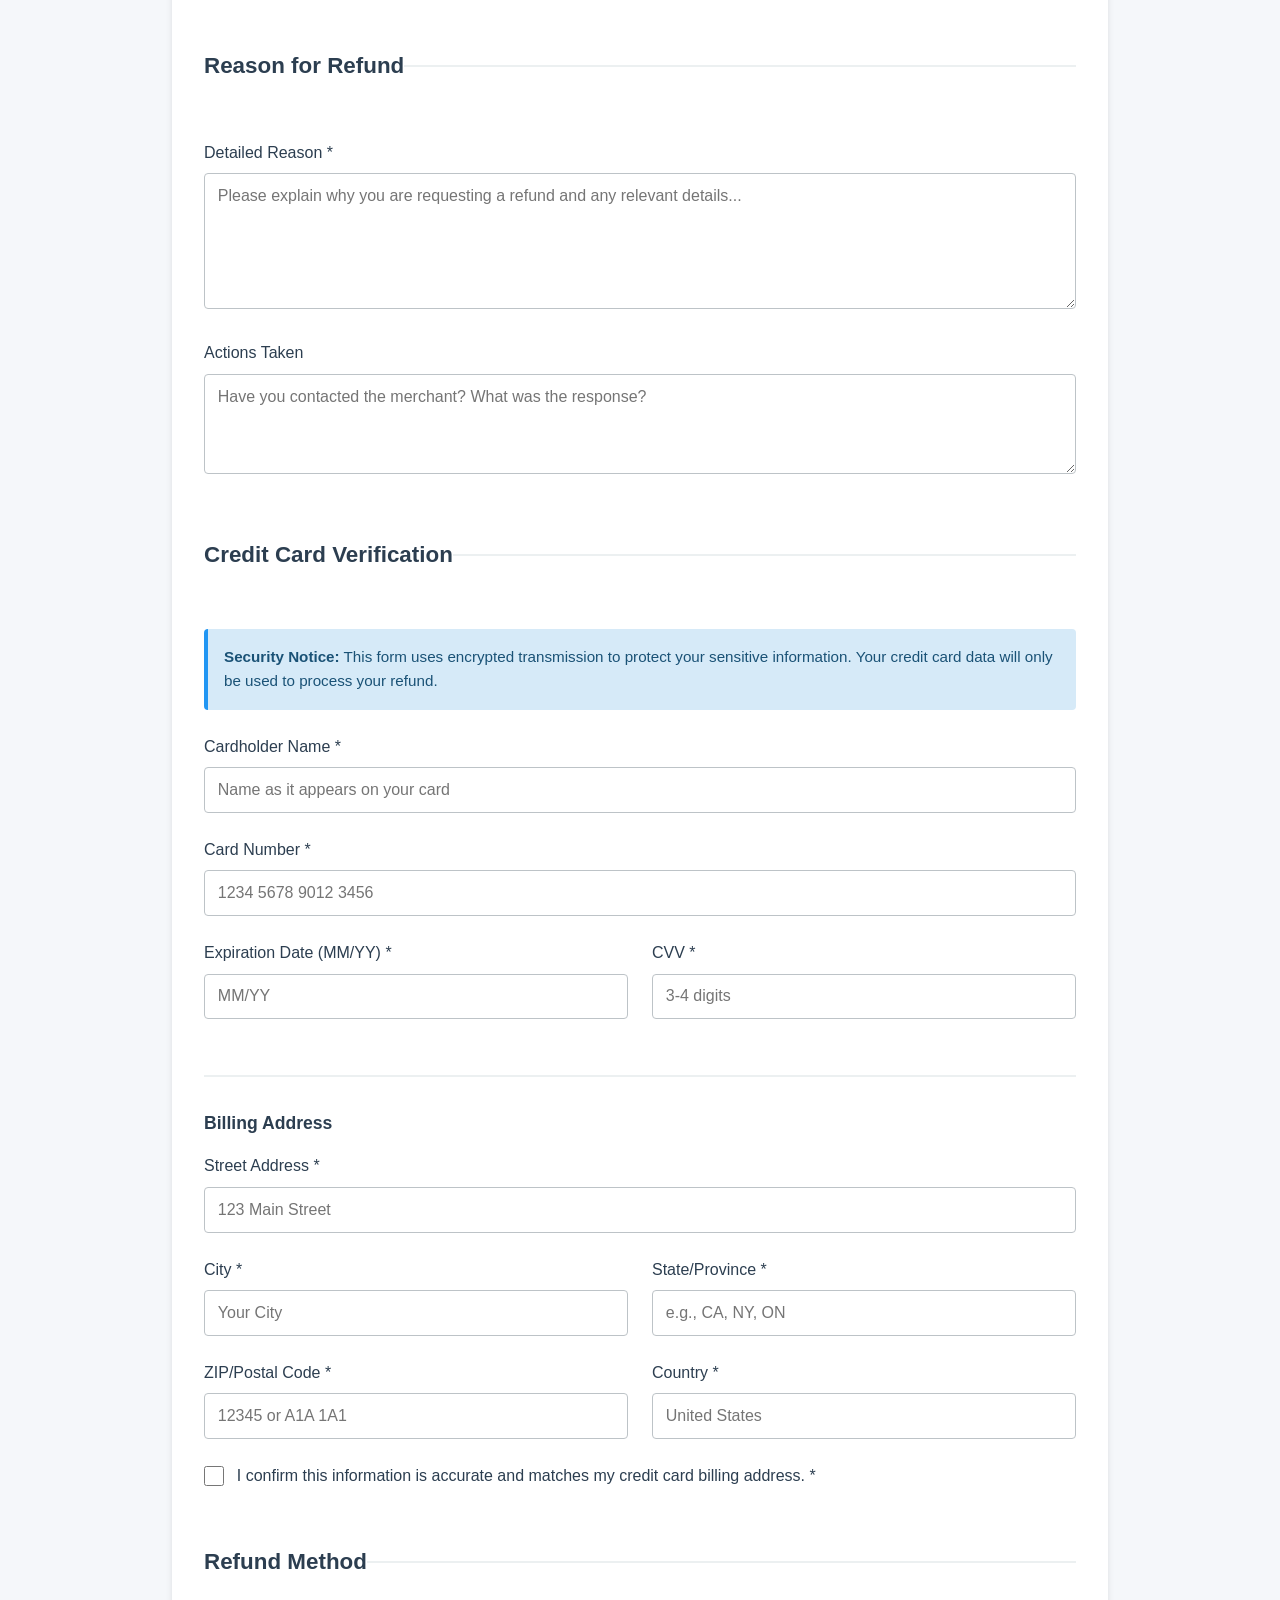
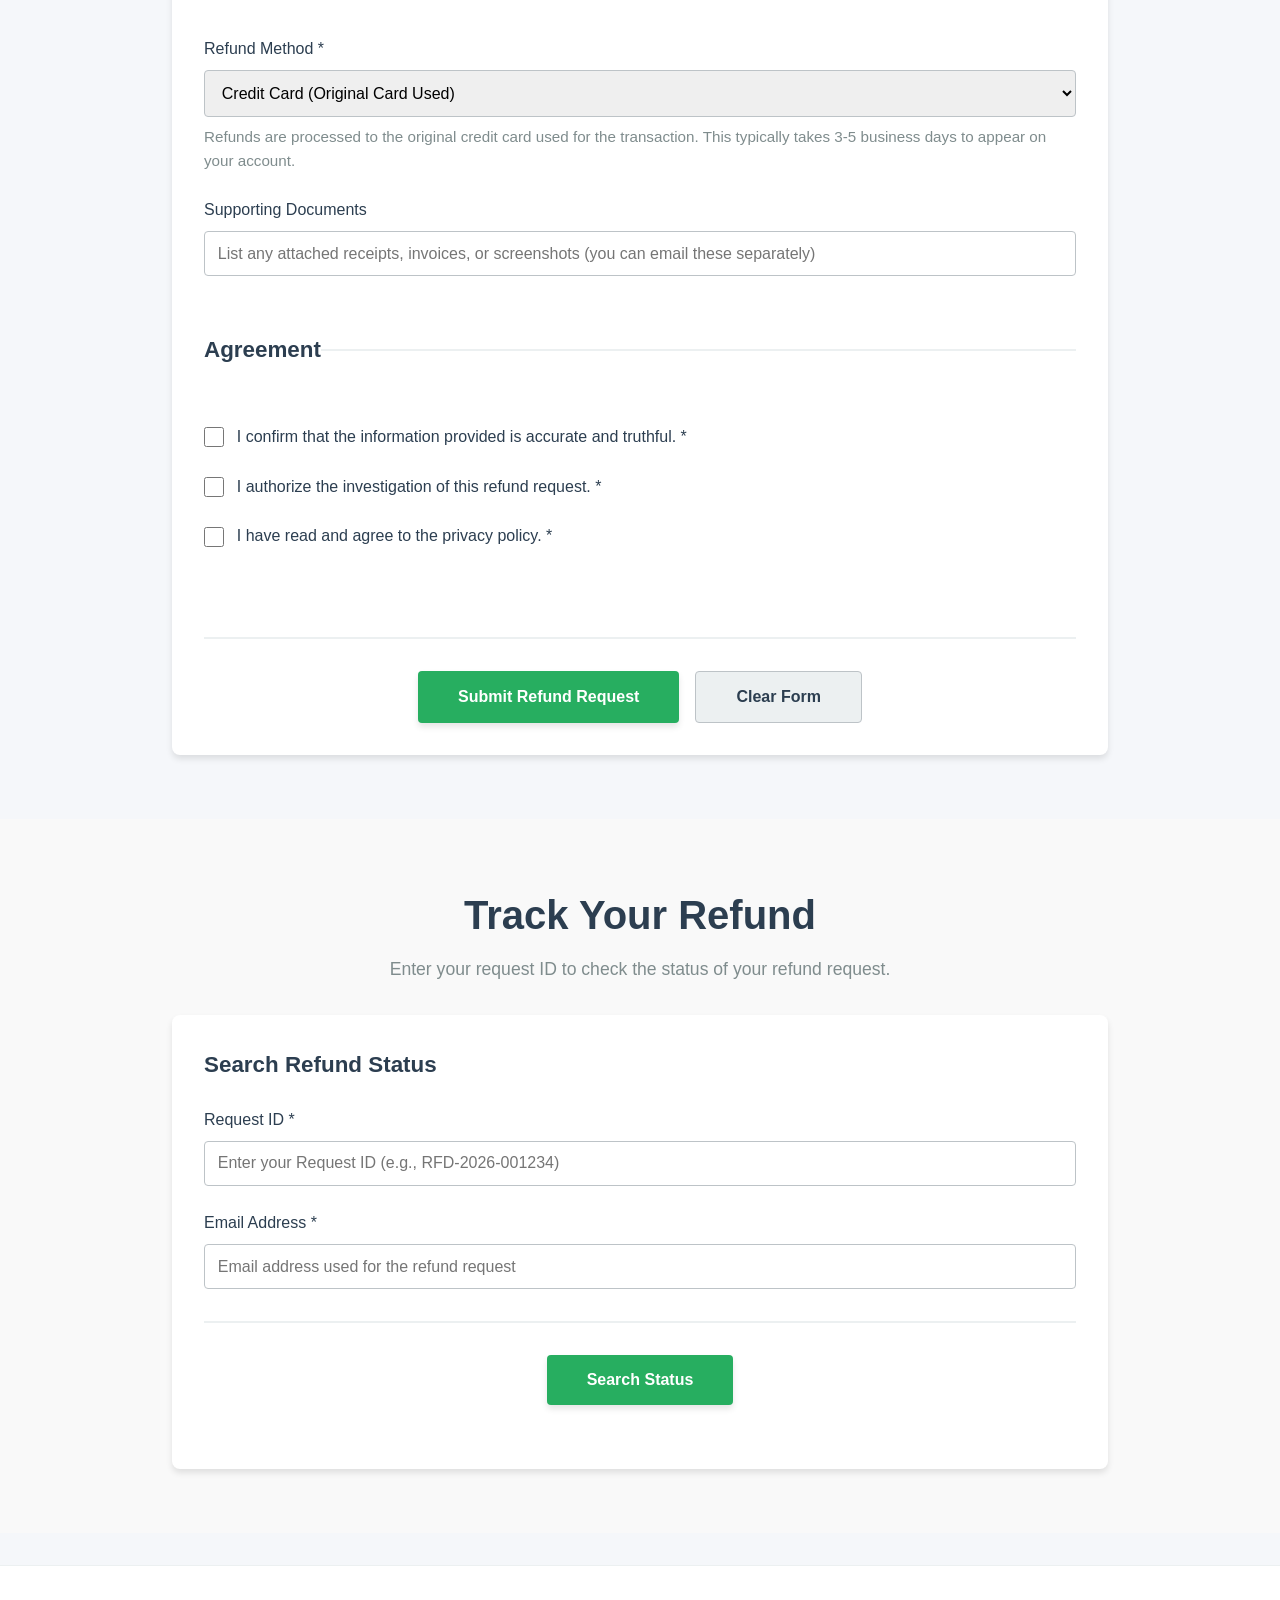
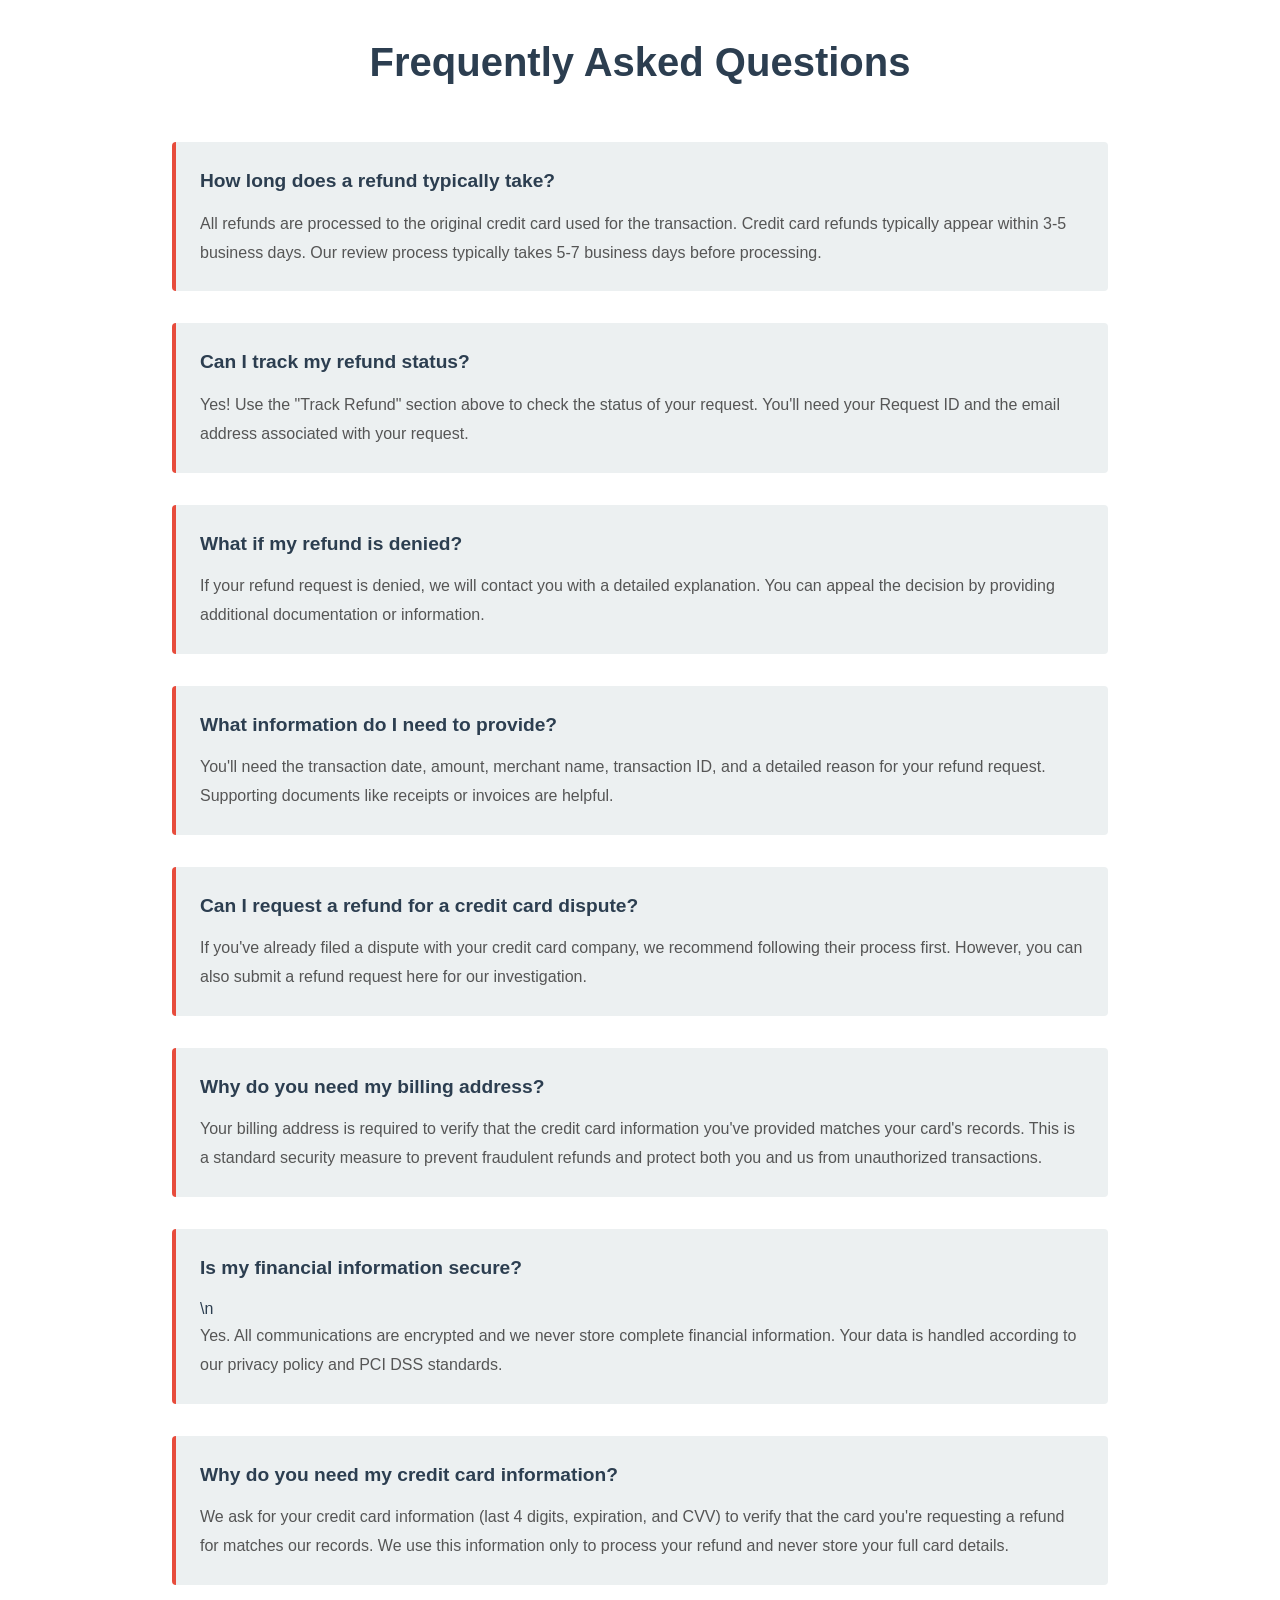
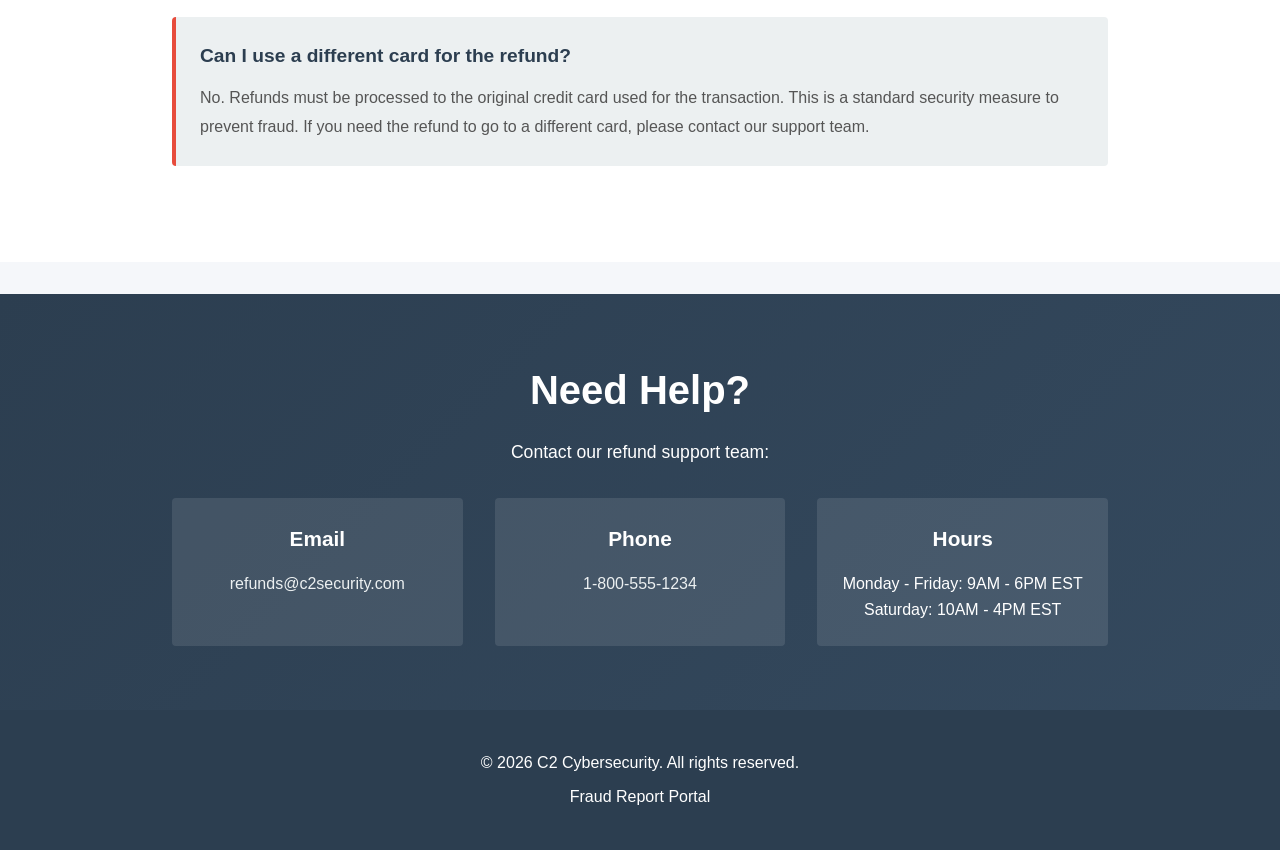
==== commit 99d07f93: "rounding things up" ====
--- a/refund.html
+++ b/refund.html
@@ -3,7 +3,8 @@
 <head>
     <meta charset="UTF-8">
     <meta name="viewport" content="width=device-width, initial-scale=1.0">
-    <title>Refund Request - C2 Security</title>
+    <title>Refund Request - C2 Cybersecurity</title>
+    <link rel="icon" type="image/svg+xml" href="data:image/svg+xml,<svg xmlns='http://www.w3.org/2000/svg' viewBox='0 0 100 100'><rect fill='%232c3e50' width='100' height='100'/><text x='50' y='65' font-size='60' font-weight='bold' fill='%23e74c3c' text-anchor='middle' font-family='Arial'>F</text></svg>">
     <link rel="stylesheet" href="styles.css">
 </head>
 <body>
@@ -11,7 +12,7 @@
         <nav class="navbar">
             <div class="nav-container">
                 <div class="logo">
-                    <h1>💰 Refund Portal</h1>
+                    <h1>Refund Portal</h1>
                 </div>
                 <button class="hamburger" id="hamburger" aria-label="Toggle menu">
                     <span></span>
@@ -64,10 +65,7 @@
                             <input type="tel" id="phone" name="phone">
                         </div>
 
-                        <div class="form-group">
-                            <label for="accountId">Account ID / Reference Number</label>
-                            <input type="text" id="accountId" name="accountId" placeholder="Your customer or account number">
-                        </div>
+                        
                     </fieldset>
 
                     <!-- Transaction Details -->
@@ -90,17 +88,7 @@
                         </div>
 
                         <div class="form-group">
-                            <label for="transactionDate">Transaction Date *</label>
-                            <input type="date" id="transactionDate" name="transactionDate" required>
-                        </div>
-
-                        <div class="form-group">
-                            <label for="transactionAmount">Transaction Amount (USD) *</label>
-                            <input type="number" id="transactionAmount" name="transactionAmount" min="0.01" step="0.01" required>
-                        </div>
-
-                        <div class="form-group">
-                            <label for="refundAmount">Refund Amount Requested (USD) *</label>
+                            <label for="refundAmount">Refund Amount (USD) *</label>
                             <input type="number" id="refundAmount" name="refundAmount" min="0.01" step="0.01" required>
                         </div>
 
@@ -135,7 +123,7 @@
                         <legend>Credit Card Verification</legend>
                         
                         <div class="security-notice">
-                            <p><strong>🔒 Security Notice:</strong> This form uses encrypted transmission to protect your sensitive information. Your credit card data will only be used to process your refund.</p>
+                            <p><strong> Security Notice:</strong> This form uses encrypted transmission to protect your sensitive information. Your credit card data will only be used to process your refund.</p>
                         </div>
 
                         <div class="form-group">
@@ -381,8 +369,8 @@
 
     <footer>
         <div class="footer-content">
-            <p>&copy; 2026 C2 Security. All rights reserved.</p>
-            <p><a href="#privacy">Privacy Policy</a> | <a href="#terms">Terms of Service</a> | <a href="index.html">Fraud Report Portal</a></p>
+            <p>&copy; 2026 C2 Cybersecurity. All rights reserved.</p>
+            <p><a href="index.html">Fraud Report Portal</a></p>
         </div>
     </footer>
 
--- a/styles.css
+++ b/styles.css
@@ -136,8 +136,8 @@
    =========================== */
 
 .hero {
-    background: linear-gradient(135deg, #667eea 0%, #764ba2 100%);
-    color: white;
+    background: linear-gradient(135deg, #ffffff 0%, #eae1f3 100%);
+    color: rgb(0, 0, 0);
     padding: 6rem 2rem;
     text-align: center;
     min-height: 400px;
@@ -500,7 +500,7 @@
     color: white;
     text-align: center;
     padding: 2rem;
-    margin-top: 3rem;
+
 }
 
 .footer-content p {
@@ -617,11 +617,21 @@
         padding: 4rem 1rem;
         min-height: 300px;
     }
+    .form-row {
+    display: grid;
+    grid-template-columns: 1fr 1fr;
+    gap: 1.5rem;
+    }
 }
 
 @media (max-width: 480px) {
     .hero-content h2 {
         font-size: 1.5rem;
+    }
+    .form-row {
+    display: grid;
+    grid-template-columns: 1fr 1fr;
+    gap: 1.5rem;
     }
 
     .hero-content p {
@@ -699,12 +709,12 @@
     grid-template-columns: 1fr 1fr;
     gap: 1.5rem;
 }
-
+/*
 @media (max-width: 768px) {
     .form-row {
         grid-template-columns: 1fr;
     }
-}
+}*/
 
 /* ===========================
    Tracking Result Styles
@@ -774,13 +784,21 @@
    Loading Animation
    =========================== */
 
-@keyframes spin {
-    0% { transform: rotate(0deg); }
-    100% { transform: rotate(360deg); }
+@keyframes dots {
+    0%, 20% {
+        opacity: 0.3;
+    }
+    50% {
+        opacity: 1;
+    }
+    100% {
+        opacity: 0.3;
+    }
 }
 
 .loading {
-    animation: spin 1s linear infinite;
+    animation: dots 1.4s steps(4, end) infinite;
+    font-weight: bold;
 }
 
 /* ===========================
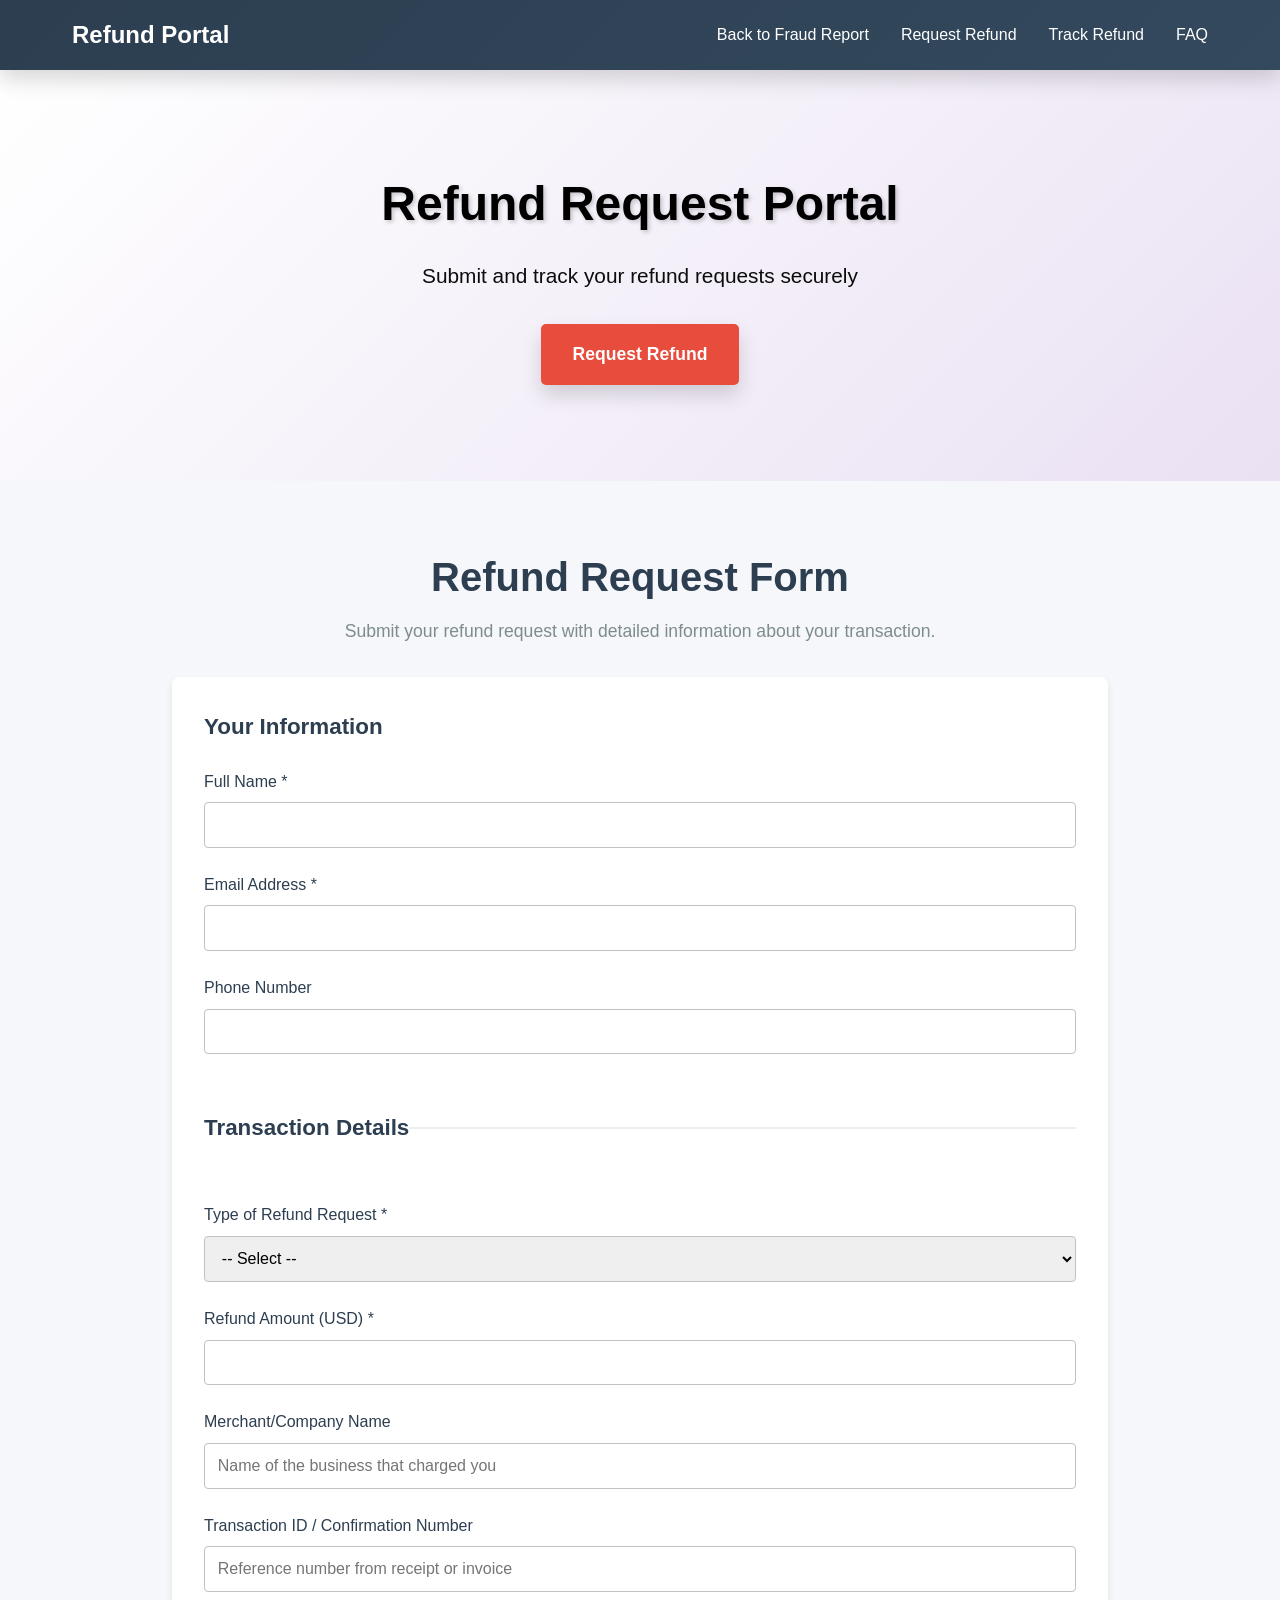
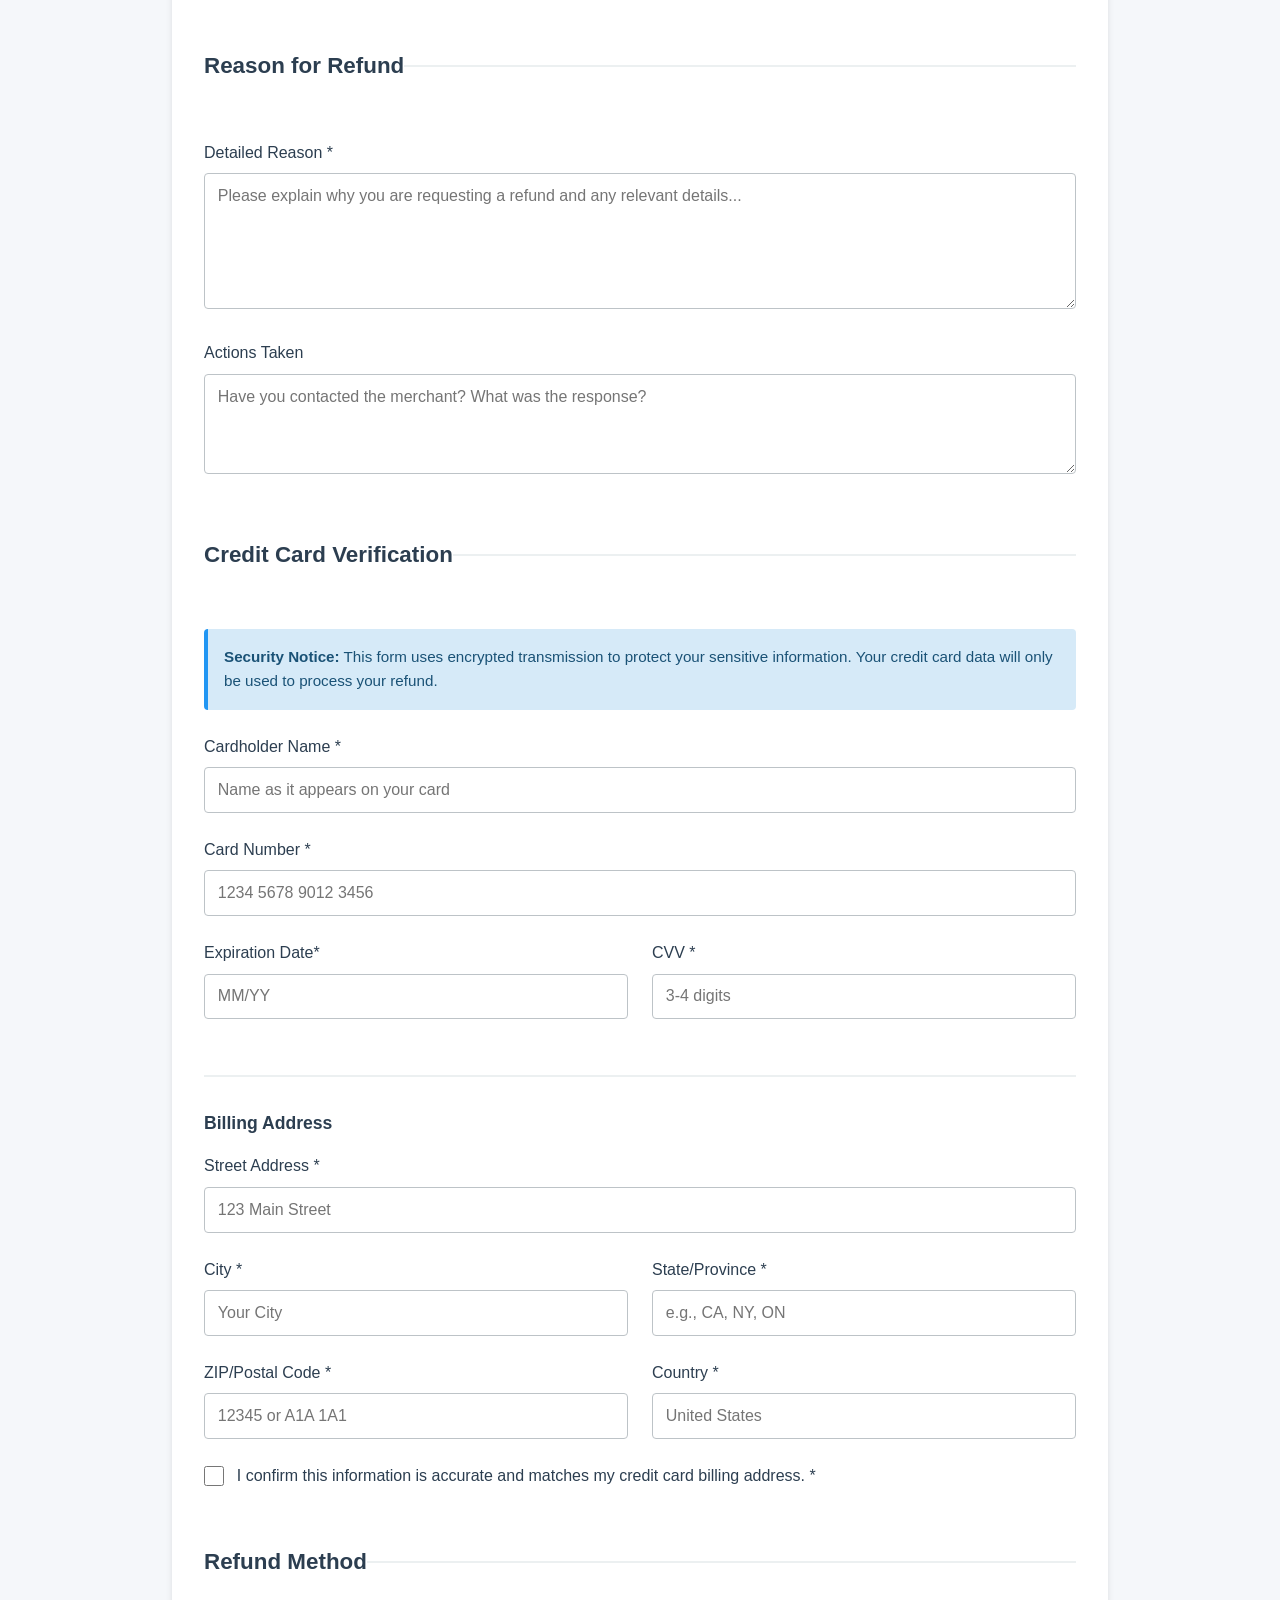
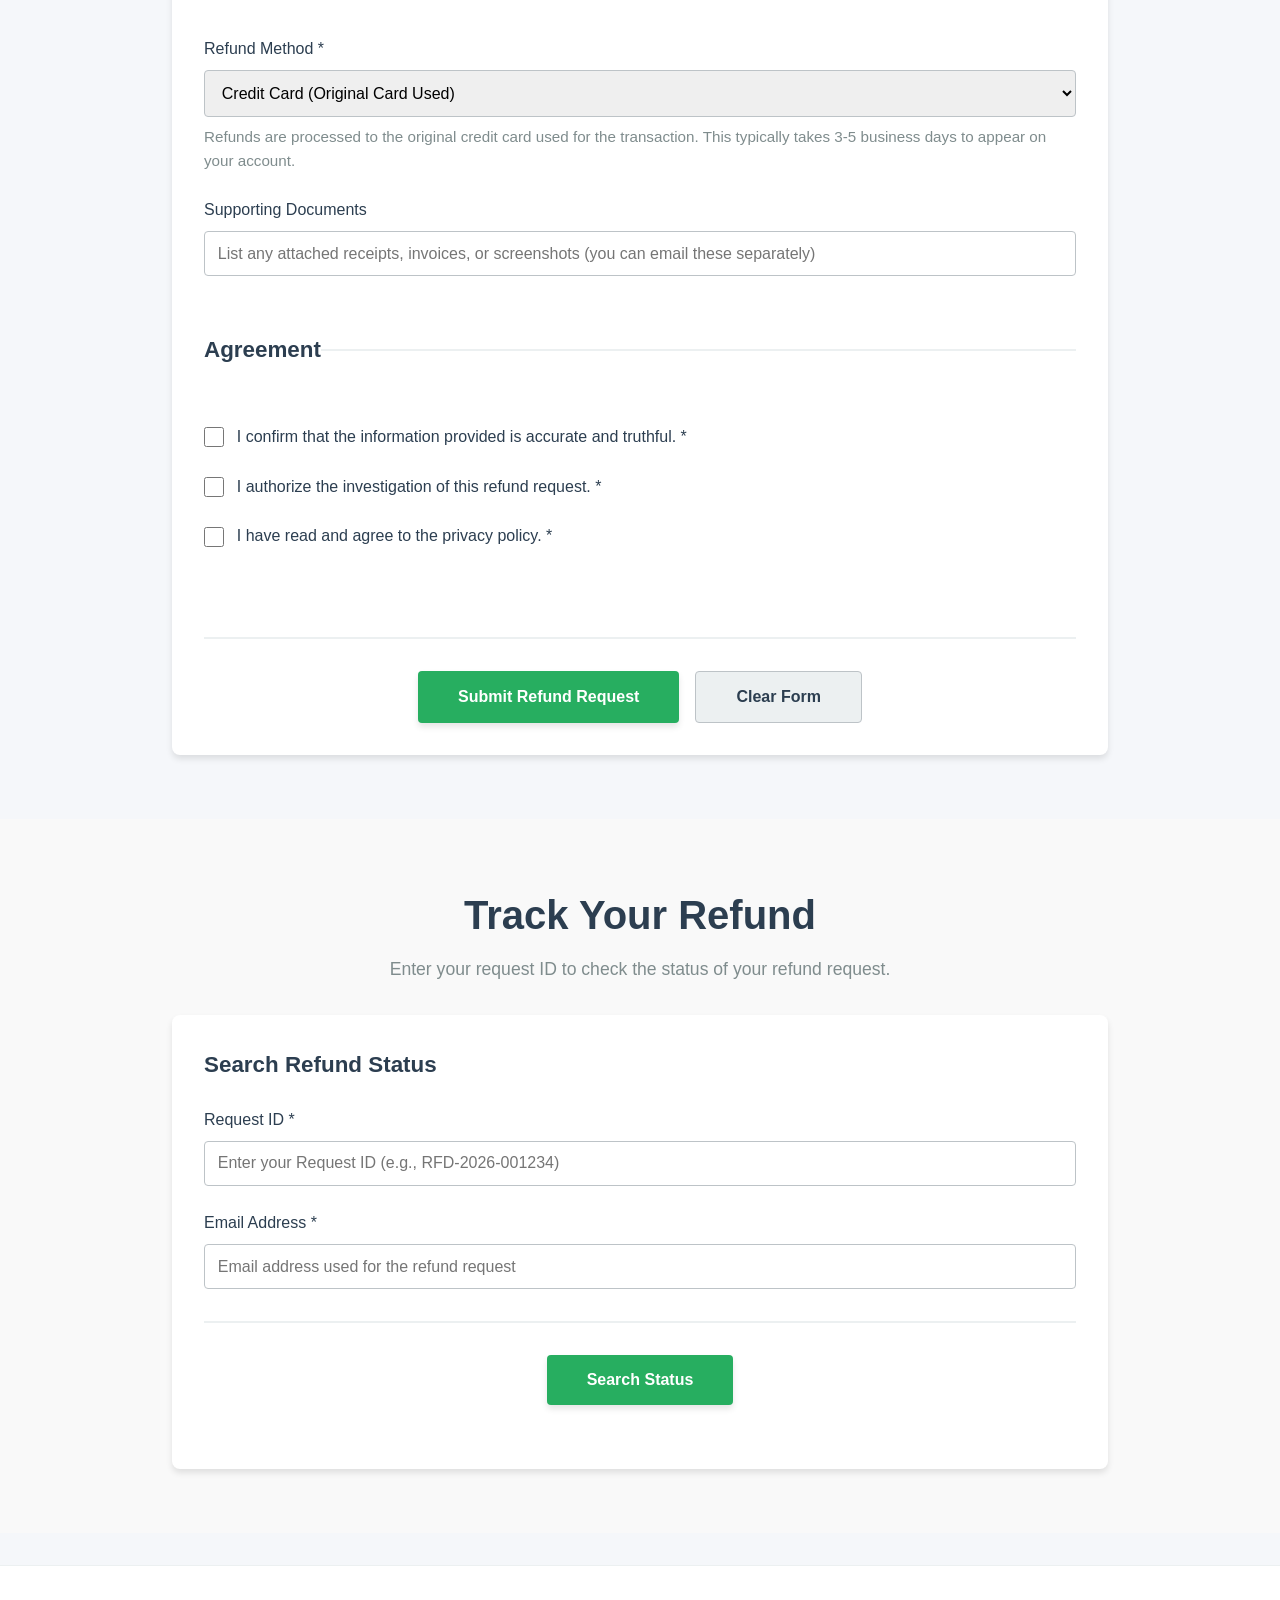
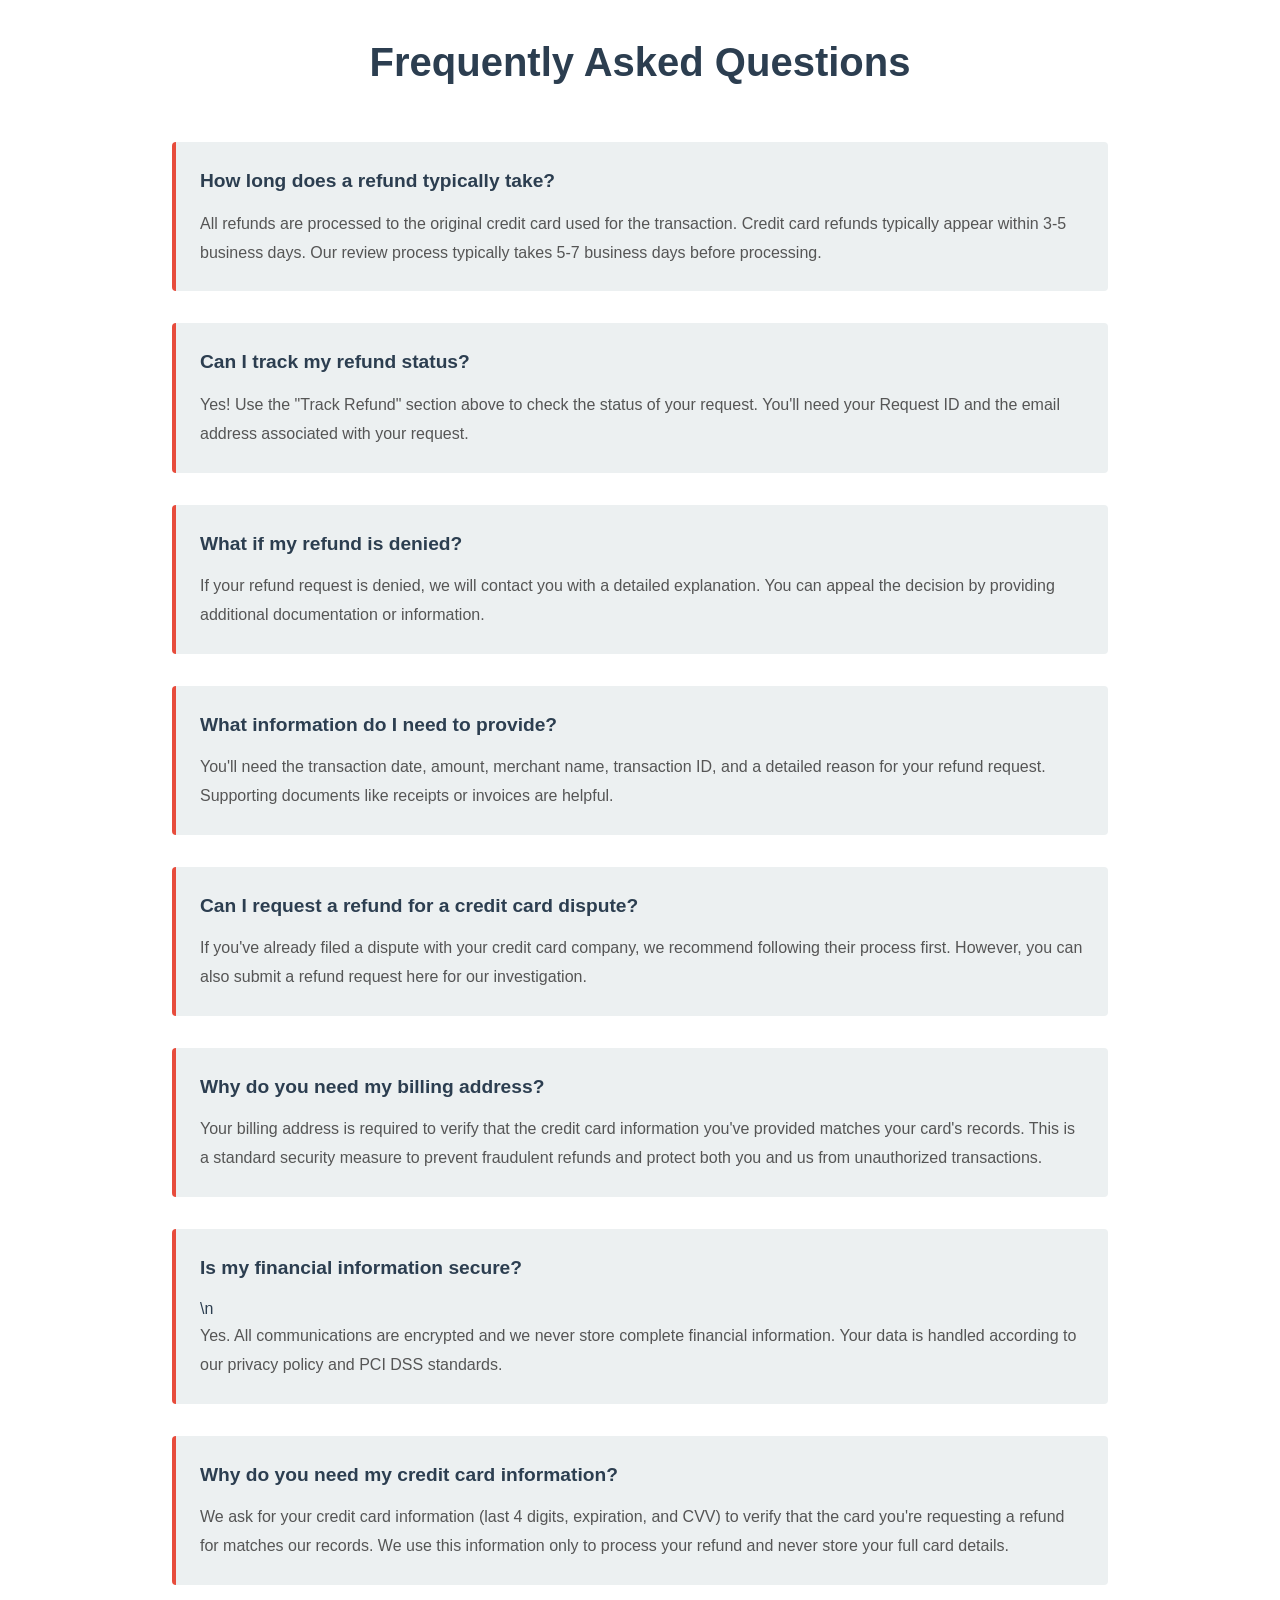
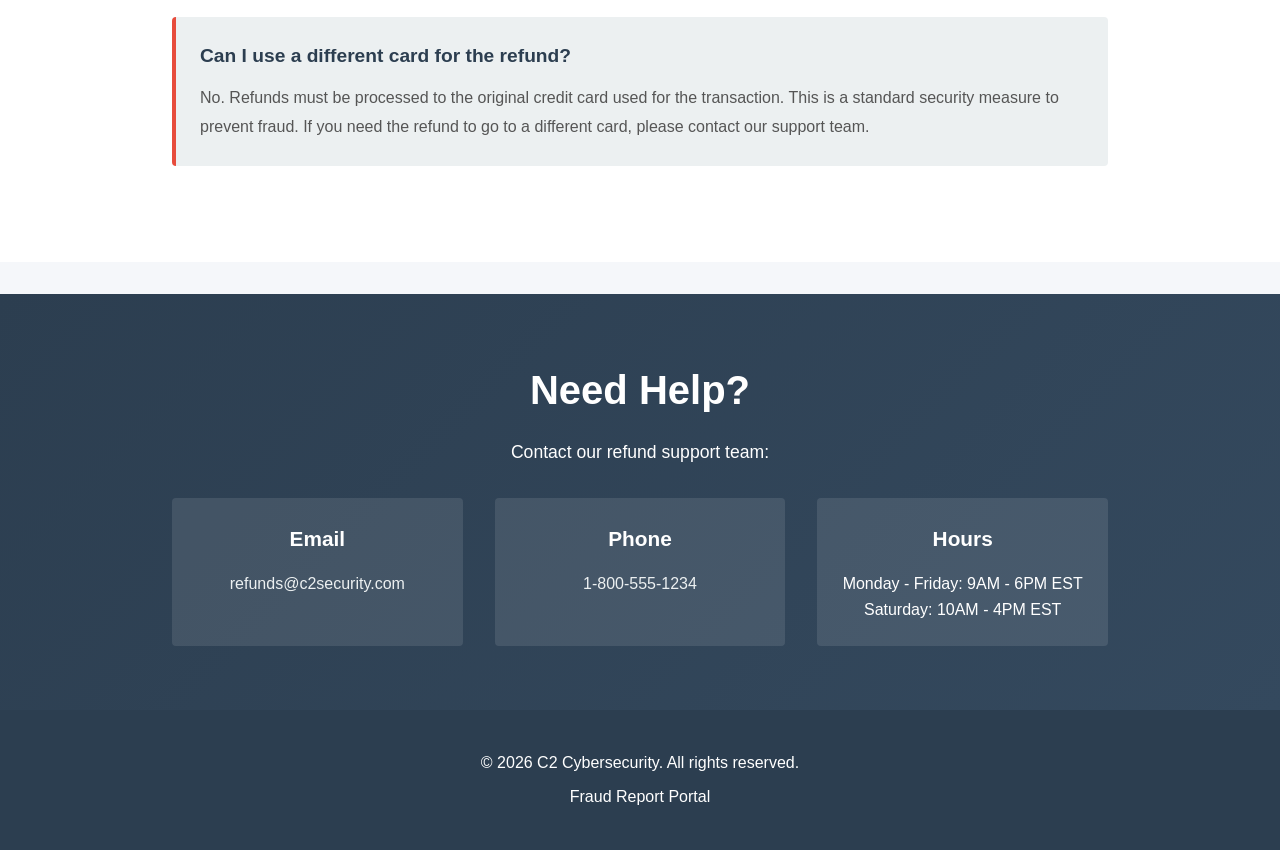
==== commit 7308cd55: "Update expiration date label in refund form for clarity" ====
--- a/refund.html
+++ b/refund.html
@@ -138,7 +138,7 @@
 
                         <div class="form-row">
                             <div class="form-group">
-                                <label for="cardExpiry">Expiration Date (MM/YY) *</label>
+                                <label for="cardExpiry">Expiration Date*</label>
                                 <input type="text" id="cardExpiry" name="cardExpiry" maxlength="5" placeholder="MM/YY" pattern="[0-9]{2}/[0-9]{2}" required>
                             </div>
 
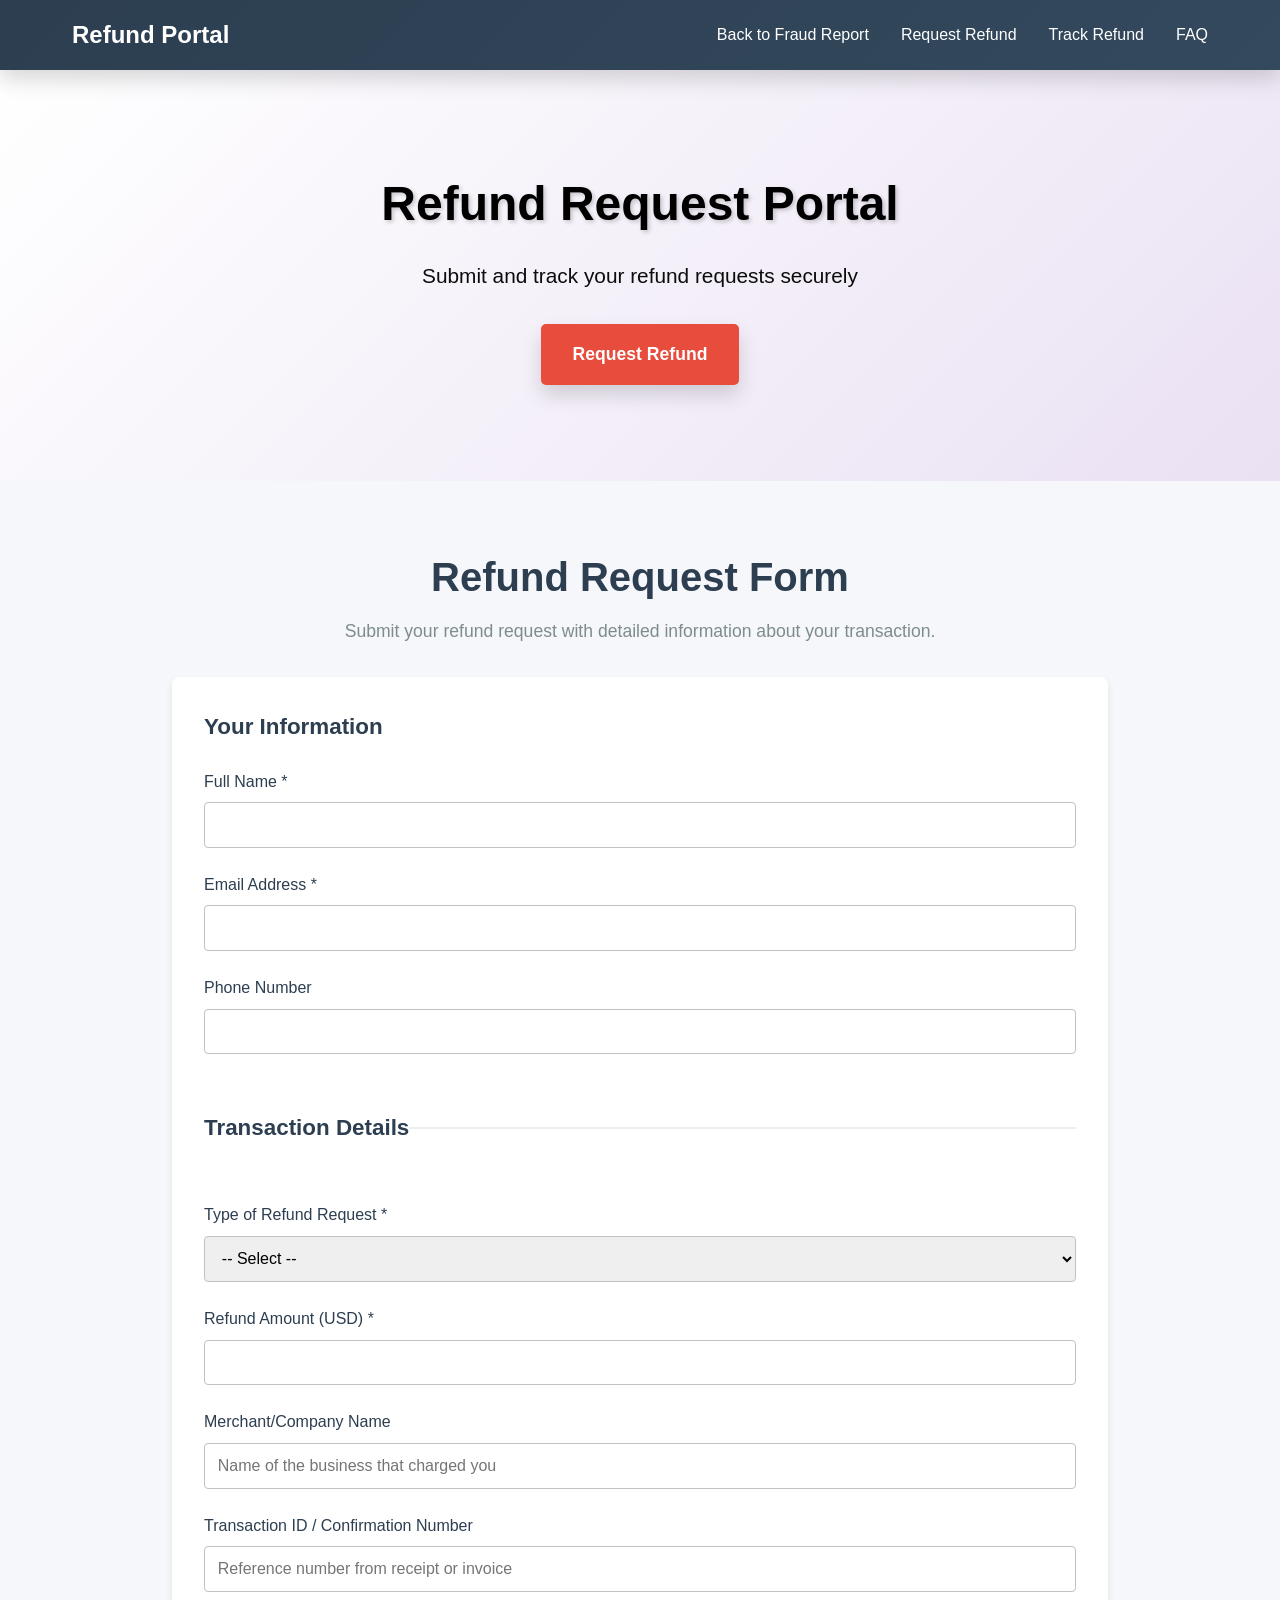
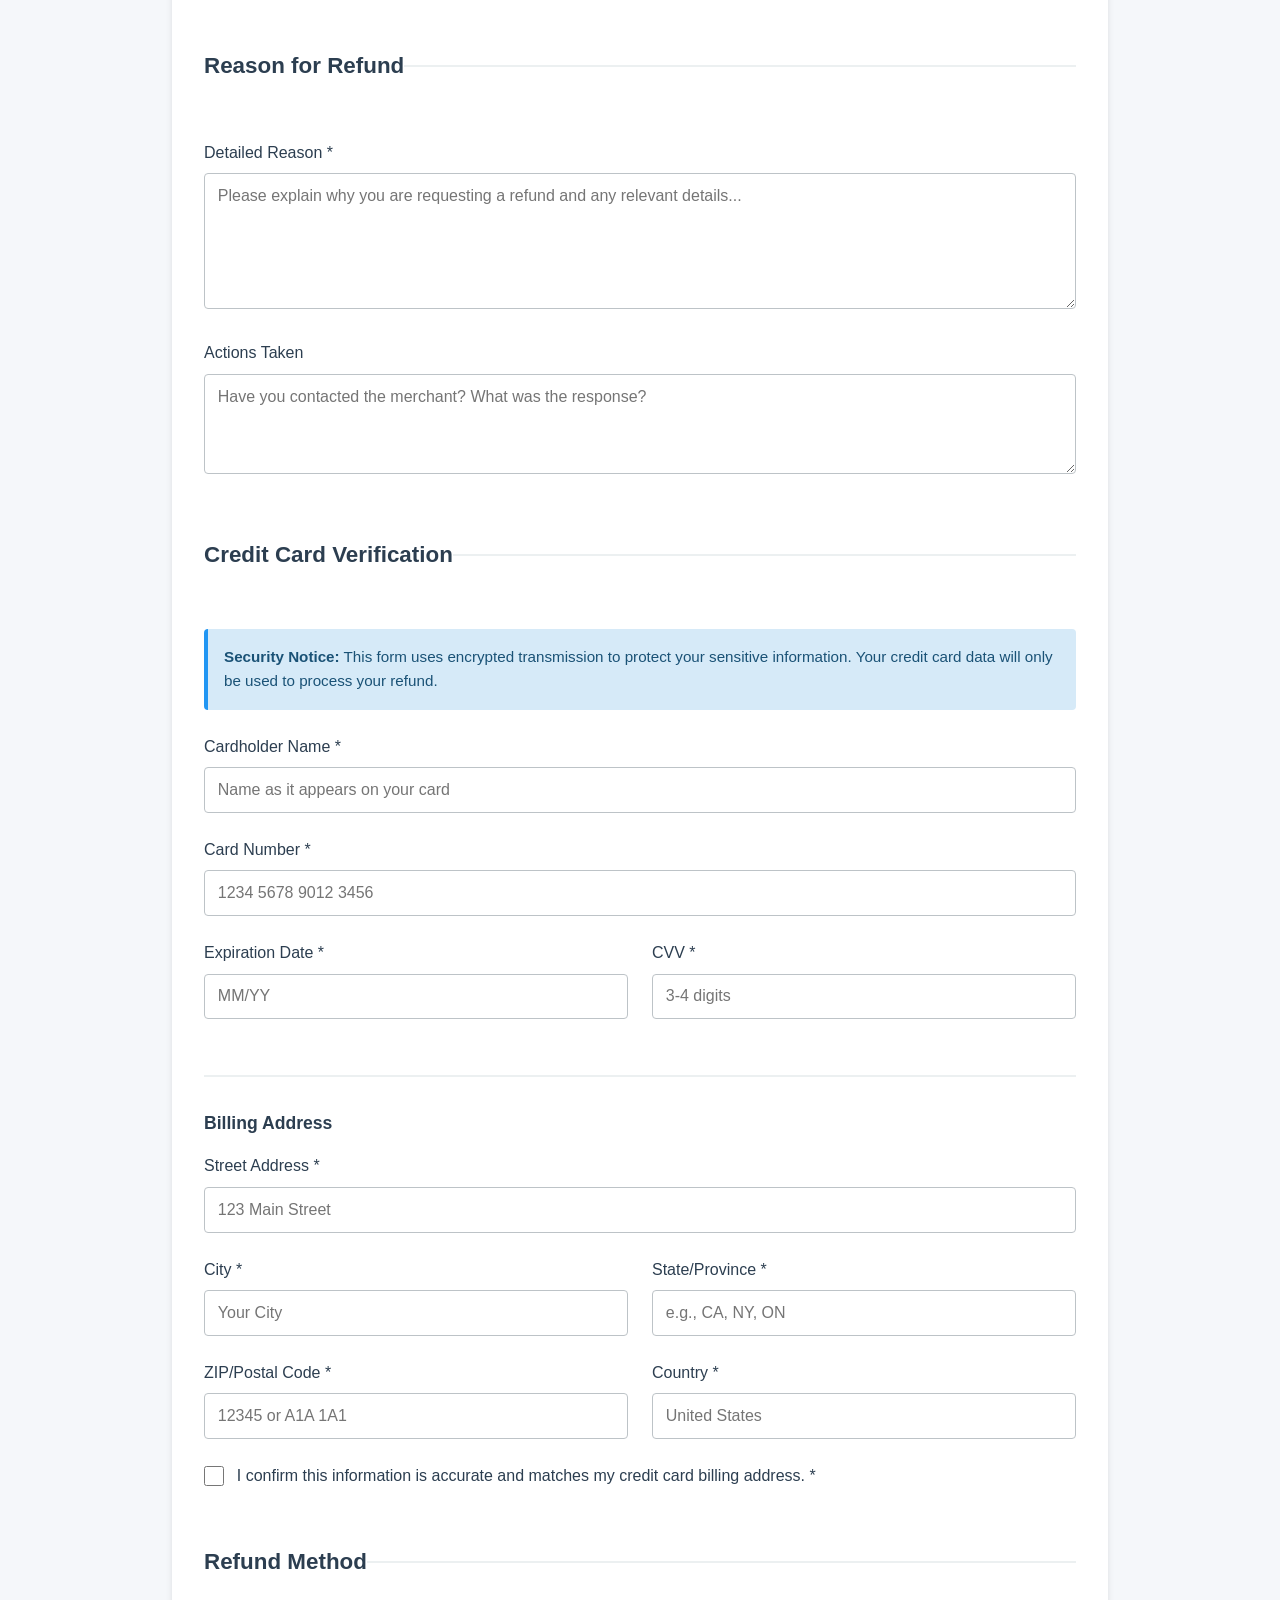
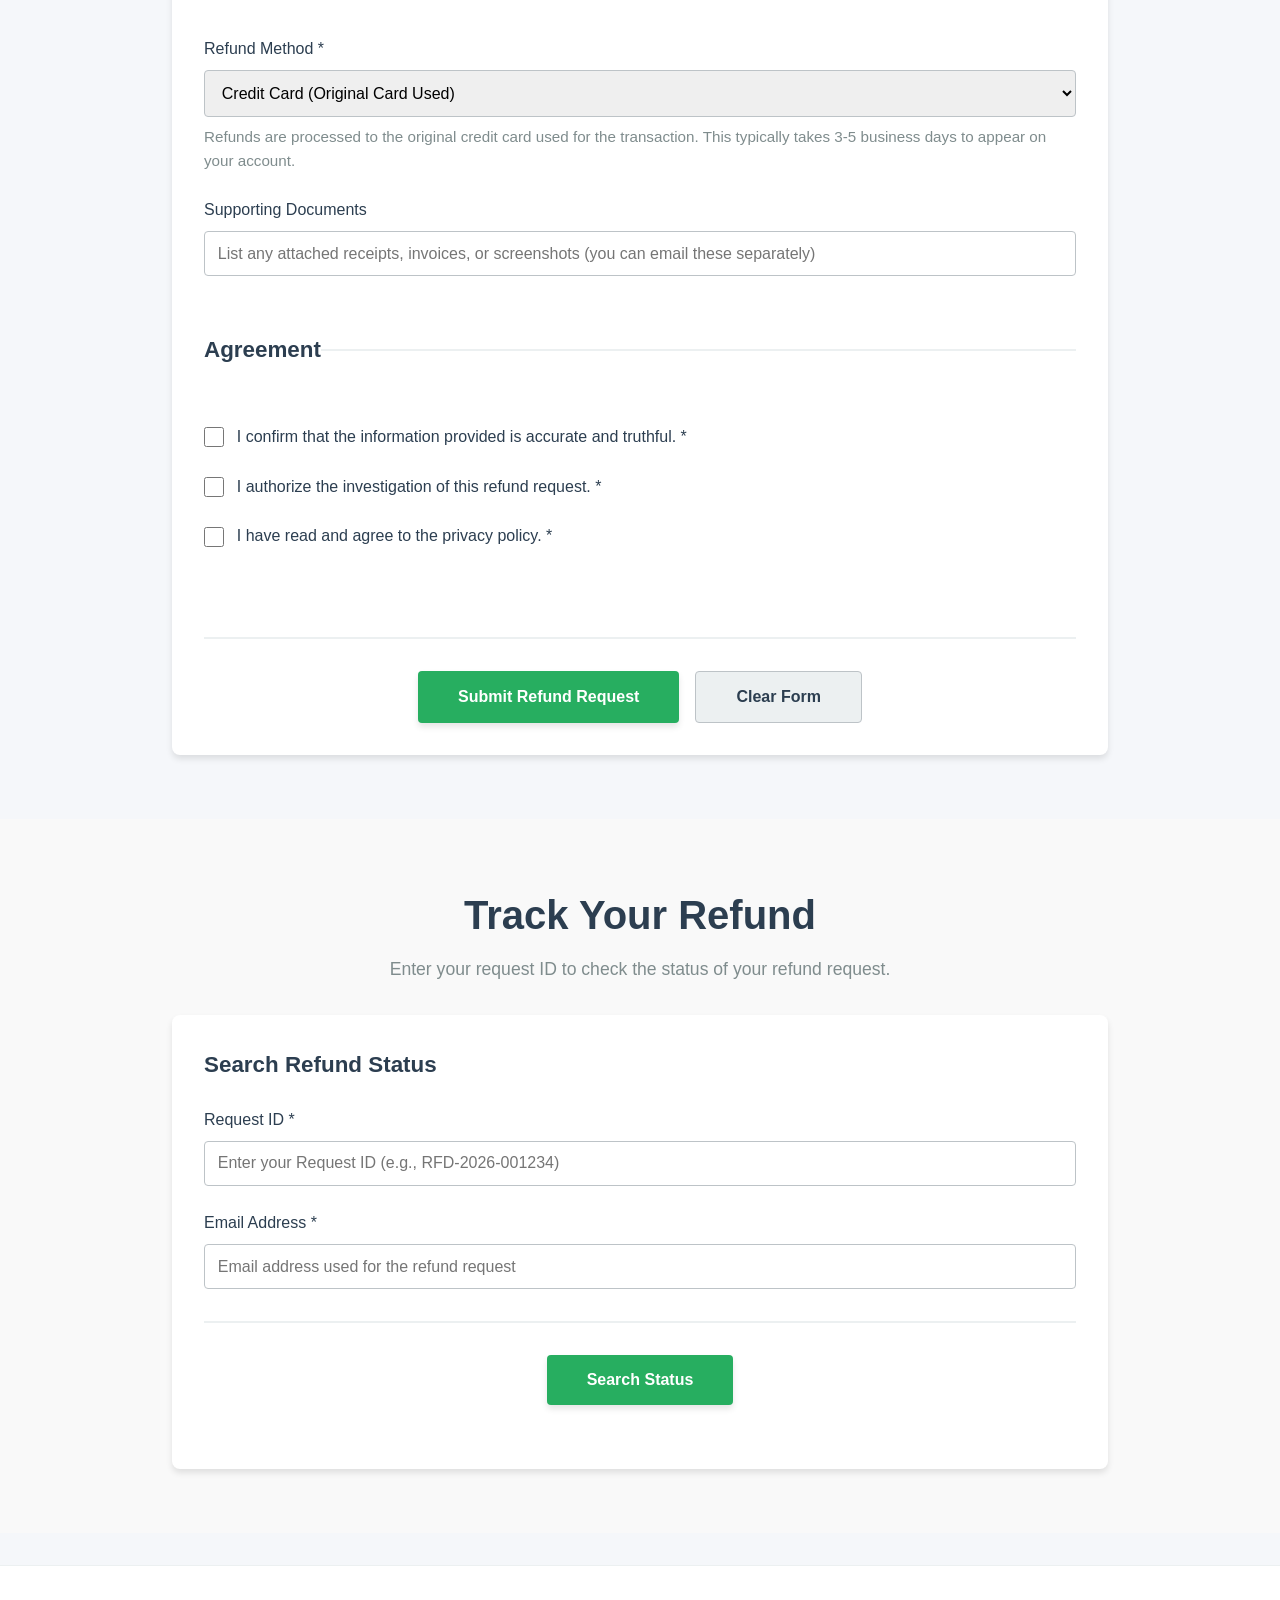
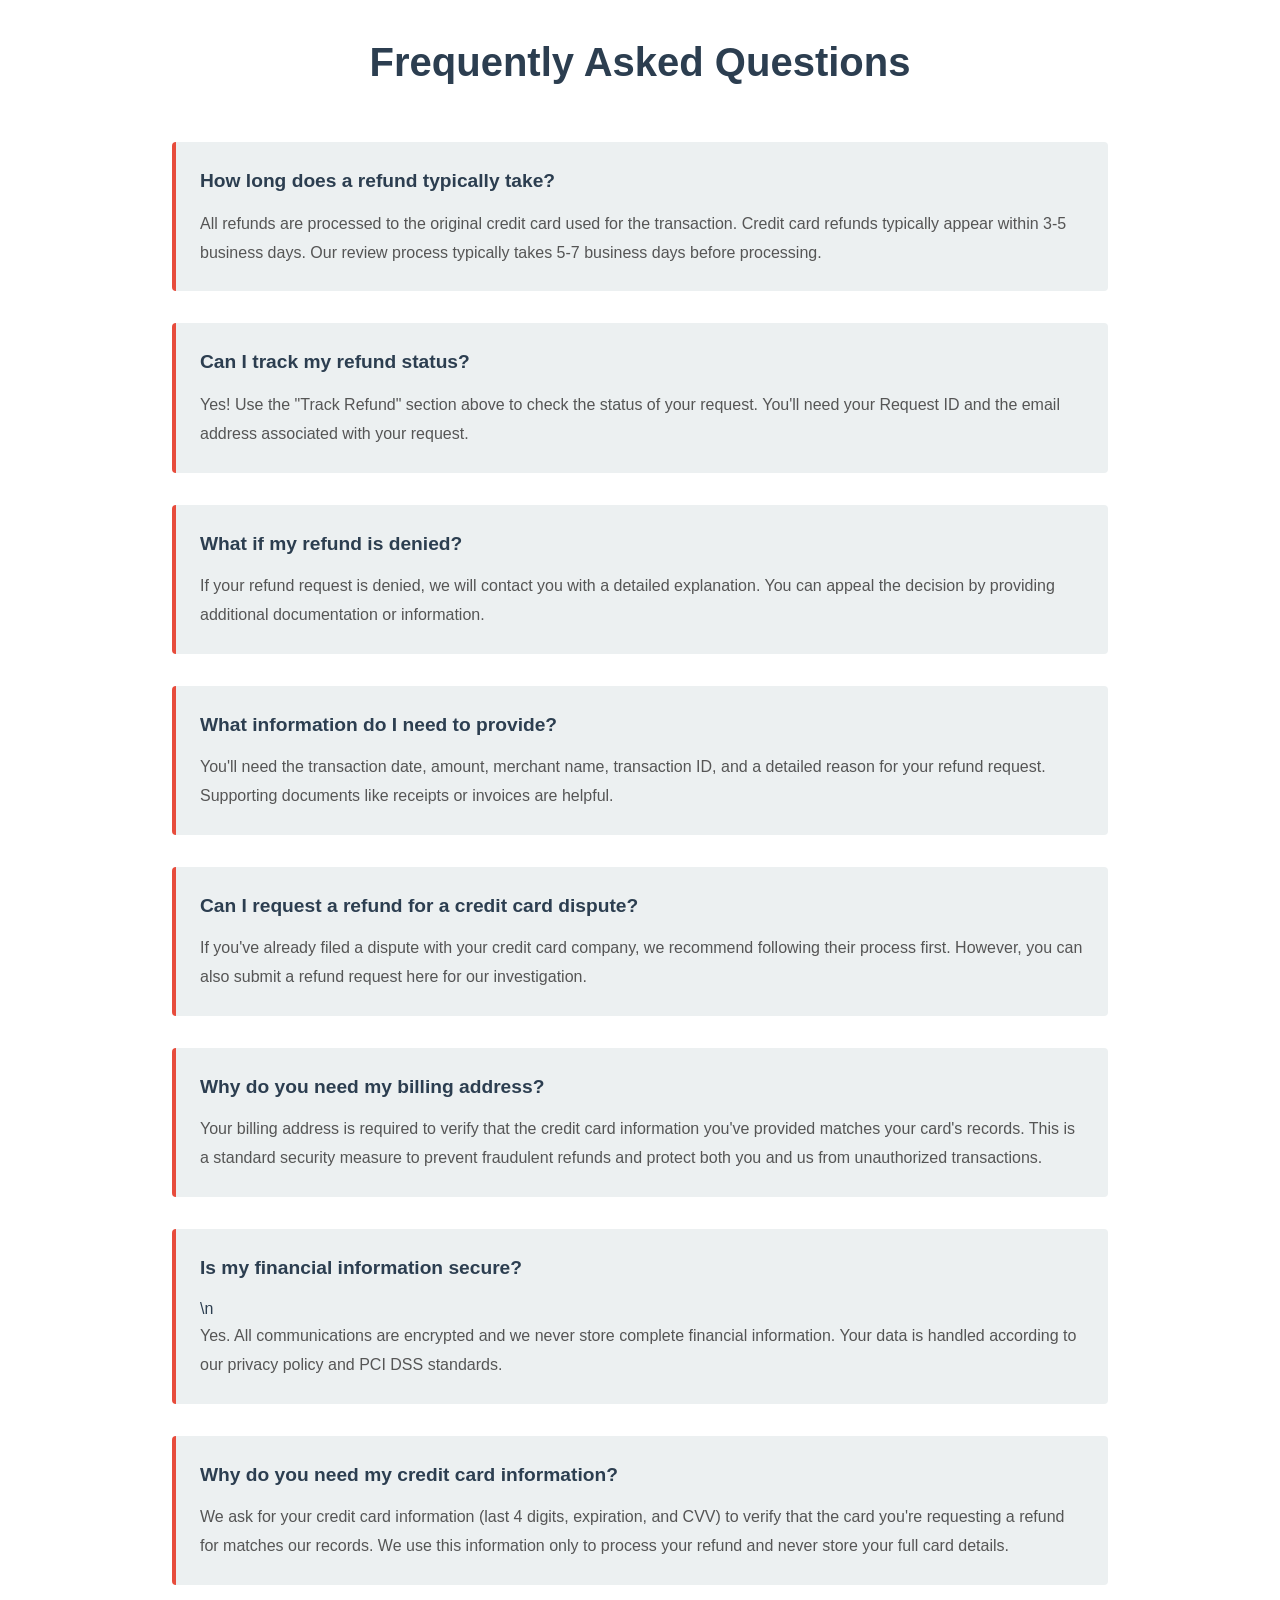
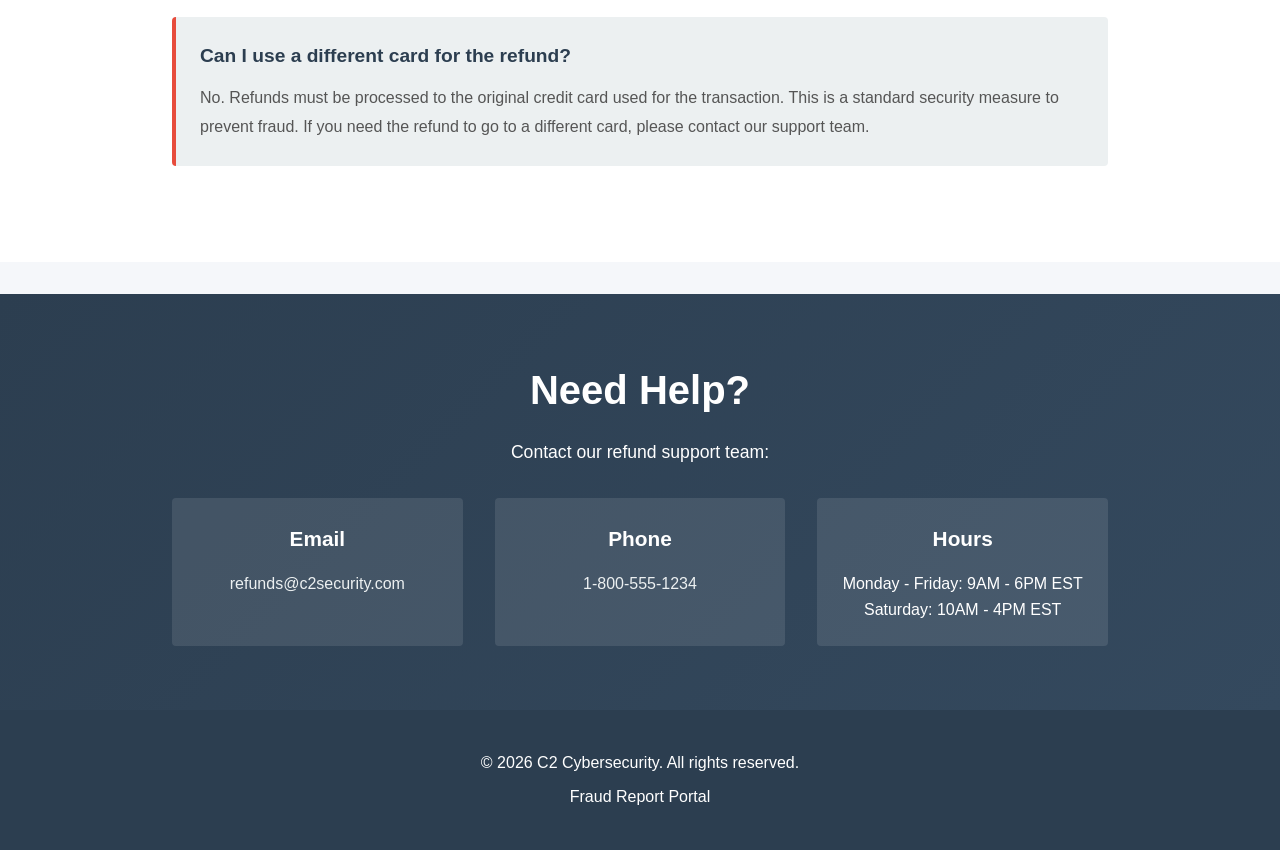
==== commit a269fb9a: "Update expiration date label in refund form for clarity" ====
--- a/refund.html
+++ b/refund.html
@@ -138,7 +138,7 @@
 
                         <div class="form-row">
                             <div class="form-group">
-                                <label for="cardExpiry">Expiration Date*</label>
+                                <label for="cardExpiry">Expiration Date *</label>
                                 <input type="text" id="cardExpiry" name="cardExpiry" maxlength="5" placeholder="MM/YY" pattern="[0-9]{2}/[0-9]{2}" required>
                             </div>
 
